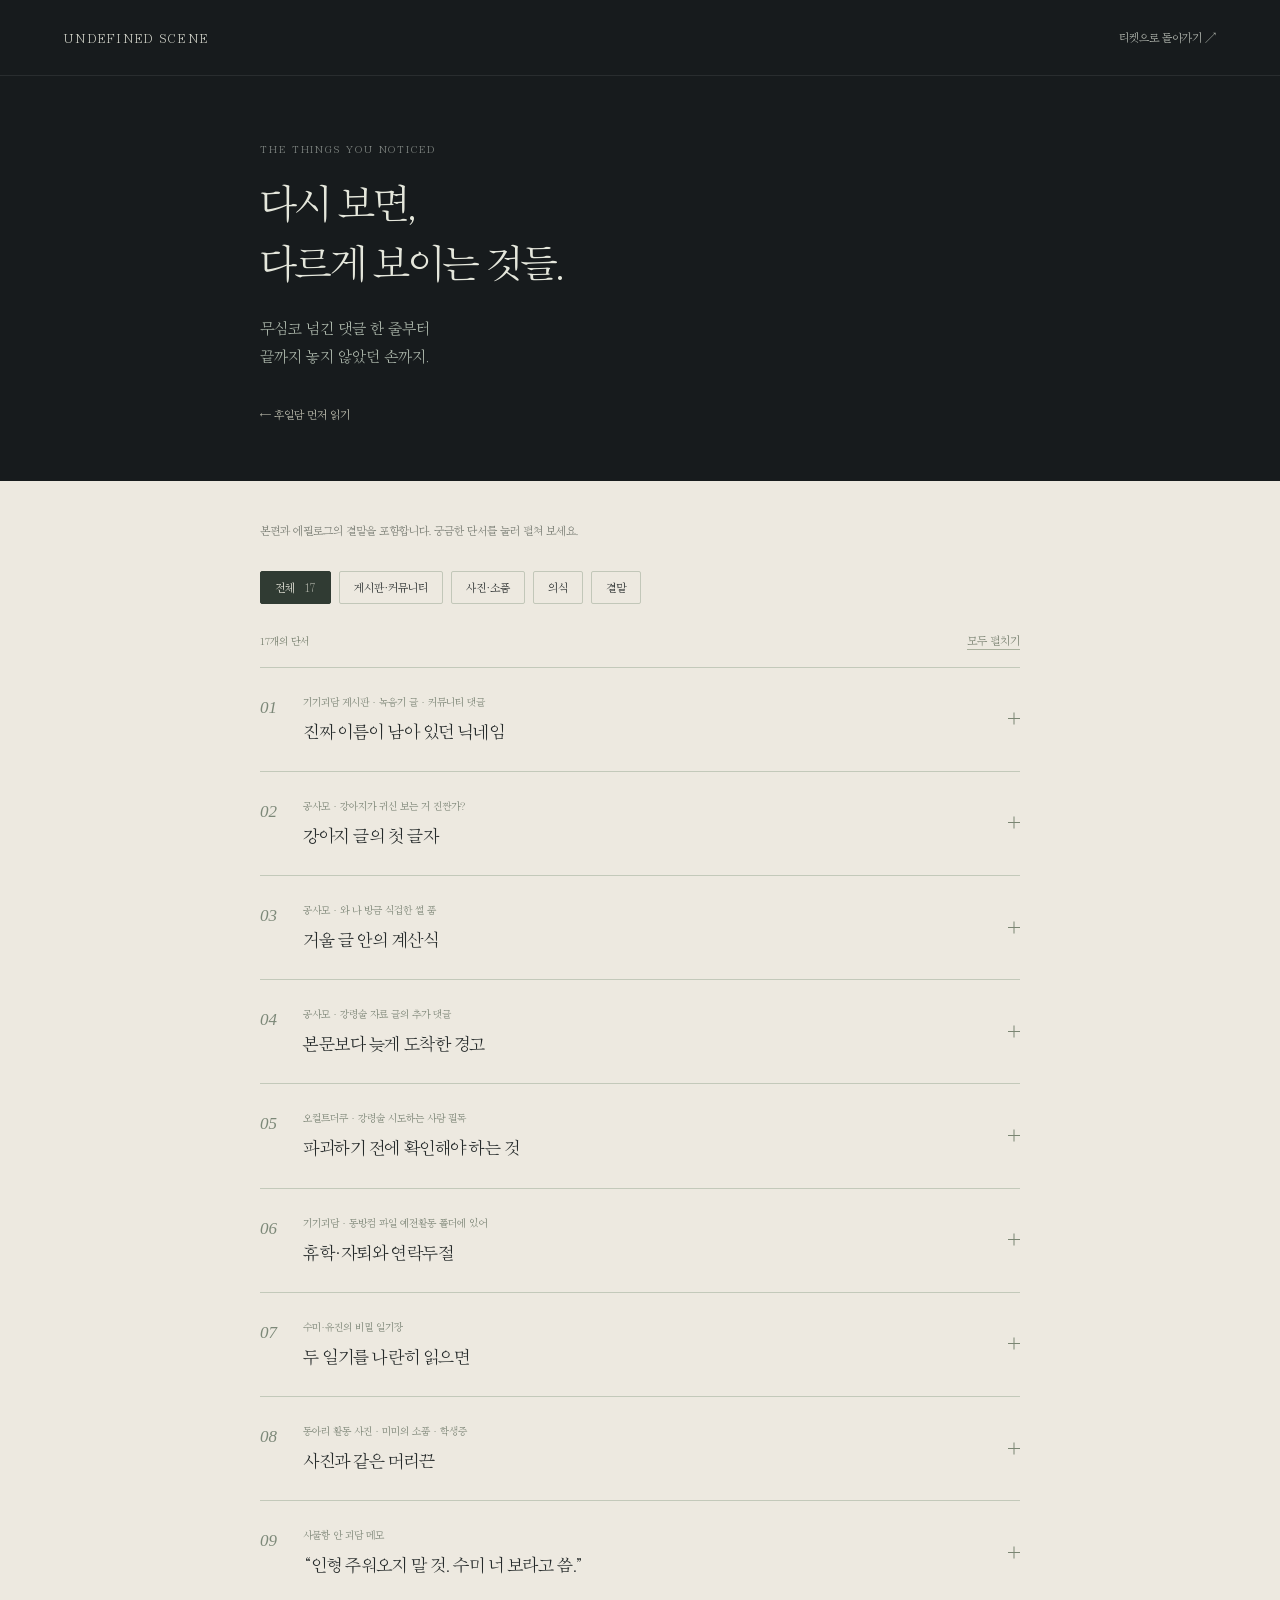
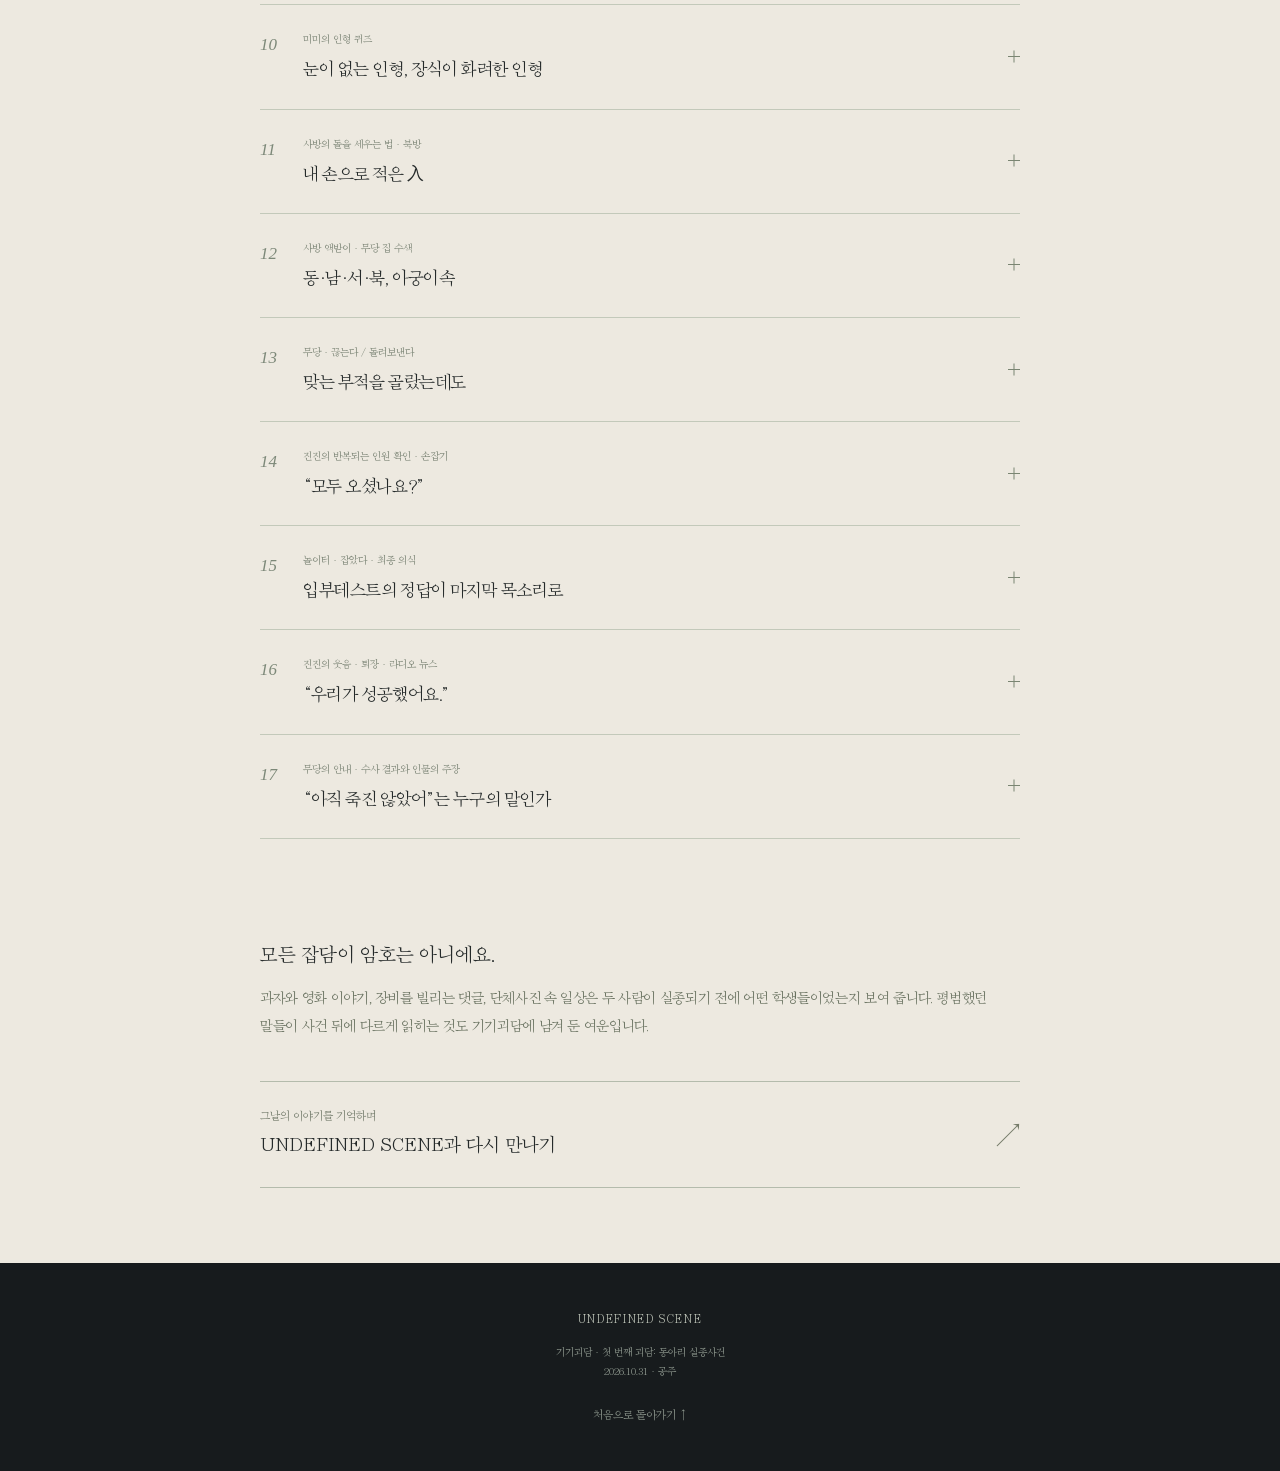
==== clues.html @ 936af092 "Center QR landing layout with prominent buttons and Pretendard typography" ====
<!doctype html><html lang="ko"><head><meta charset="utf-8"><meta name="viewport" content="width=device-width,initial-scale=1,viewport-fit=cover"><meta name="theme-color" content="#171b1d"><meta name="robots" content="noindex,nofollow"><title>숨은 단서와 이스터에그 · 기기괴담</title><meta name="description" content="게시판, 일기, 소품, 의식에 남겨 둔 단서를 다시 읽습니다."><meta property="og:title" content="기기괴담 · epilogue"><meta property="og:description" content="탐정 여러분께 남기는 마지막 이야기."><link rel="icon" href="assets/favicon.svg" type="image/svg+xml"><link rel="preload" href="assets/bookk-light.woff2" as="font" type="font/woff2" crossorigin><link rel="stylesheet" href="style.css?v=center-2"><script src="app.js" defer></script></head><body class="reading clues-page"><a class="skip" href="#main">본문으로 건너뛰기</a><header class="site-header"><a class="home-brand brand" href="./">UNDEFINED SCENE</a><a class="header-link" href="./">티켓으로 돌아가기 ↗</a></header>
<main id="main"><section class="clues-intro"><span class="eyebrow">THE THINGS YOU NOTICED</span><h1>다시 보면,<br>다르게 보이는 것들.</h1><p>무심코 넘긴 댓글 한 줄부터<br>끝까지 놓지 않았던 손까지.</p><a class="back-story" href="epilogue.html">← 후일담 먼저 읽기</a></section>
<div class="paper clues-paper"><div class="clues-column"><p class="reader-note">본편과 에필로그의 결말을 포함합니다. 궁금한 단서를 눌러 펼쳐 보세요.</p>
<nav class="clue-filters" aria-label="단서 분류"><button type="button" data-filter="all" aria-pressed="true">전체 <span>17</span></button><button type="button" data-filter="community" aria-pressed="false">게시판·커뮤니티</button><button type="button" data-filter="objects" aria-pressed="false">사진·소품</button><button type="button" data-filter="ritual" aria-pressed="false">의식</button><button type="button" data-filter="ending" aria-pressed="false">결말</button></nav>
<div class="clue-tools"><span id="clue-count" role="status">17개의 단서</span><button type="button" id="expand-all" aria-expanded="false">모두 펼치기</button></div><div id="clue-list"><details class="clue" data-category="community" id="clue-1"><summary><span class="clue-number">01</span><span><small>기기괴담 게시판 · 녹음기 글 · 커뮤니티 댓글</small><strong>진짜 이름이 남아 있던 닉네임</strong></span><span class="plus" aria-hidden="true"></span></summary><div class="clue-body"><p><b>jinjining은 박유진, itsme는 김수미</b>입니다. 녹음기 글에서 itsme가 “유진아”라고 부르면 jinjining이 자기 폰에 녹음이 있다고 답합니다. 공사모와 오컬트더쿠에서도 같은 닉네임이 이어지죠.</p><p>여러 커뮤니티의 기록은 두 학생이 정보를 구하고 의식을 준비한 하나의 동선입니다. 진진·미미라는 이름도 본명을 알고 나면 다시 들립니다.</p></div></details><details class="clue" data-category="community" id="clue-2"><summary><span class="clue-number">02</span><span><small>공사모 · 강아지가 귀신 보는 거 진짠가?</small><strong>강아지 글의 첫 글자</strong></span><span class="plus" aria-hidden="true"></span></summary><div class="clue-body"><p>줄바꿈을 따라 <b>각 줄의 첫 글자</b>를 읽으면 “강아지의 날 한 달 후”가 됩니다. 무서운 경험담처럼 보이는 글 안에 날짜를 찾는 지시가 들어 있습니다.</p><div class="acrostic" data-acrostic><p><b>강</b>아지가 귀신 본다는 거 진짜야?</p><p><b>아</b>니.. 요즘 우리 강아지가…</p><p><b>지</b>랄견 아니고 진짜…</p><p><b>의</b>젓하거든?</p><p><b>날</b> 진짜 좋아해서…</p><p><b>한</b>참을 짖는 거…</p><p><b>달</b>려가서 계속 그러니까…</p><p><b>후</b>.. 혹시 님들은 이런 적 없음?</p><button type="button" class="reveal-button" aria-pressed="false">첫 글자 표시하기</button></div><p>첨부 자료의 암호를 찾으라는 작성자의 말은, 같은 사람이 쓴 다른 글을 읽어 보라는 안내였습니다.</p></div></details><details class="clue" data-category="community" id="clue-3"><summary><span class="clue-number">03</span><span><small>공사모 · 와 나 방금 식겁한 썰 품</small><strong>거울 글 안의 계산식</strong></span><span class="plus" aria-hidden="true"></span></summary><div class="clue-body"><p>이 글도 같은 방식으로 읽습니다. 첫 글자는 <b>오 / 빼 / 기 / 이 / 더 / 하 / 기 / 사</b>. 즉, <b>5 − 2 + 4 = 7</b>입니다.</p><p>작성자 이름의 riddle과 “이전에 썼던 글”을 읽으라는 말이 풀이 방식의 힌트였습니다. 글의 공포 내용뿐 아니라 문장이 놓인 모양도 단서였던 거예요.</p></div></details><details class="clue" data-category="community" id="clue-4"><summary><span class="clue-number">04</span><span><small>공사모 · 강령술 자료 글의 추가 댓글</small><strong>본문보다 늦게 도착한 경고</strong></span><span class="plus" aria-hidden="true"></span></summary><div class="clue-body"><p>작성자는 가이드 음성을 메일로 보냈다고 한 뒤, 댓글에 빠진 절차를 덧붙입니다. <b>“끝내도 되겠습니까?”라고 물어야 한다</b>는 내용입니다.</p><p>본문이나 음성만 따라가고 추가 댓글을 놓치면 시작하는 법은 알면서 끝내는 법은 놓치게 됩니다. 학생들이 “그만하자”고 생각한 것과 실제로 의식이 끝난 것은 다를 수 있었습니다.</p></div></details><details class="clue" data-category="community" id="clue-5"><summary><span class="clue-number">05</span><span><small>오컬트더쿠 · 강령술 시도하는 사람 필독</small><strong>파괴하기 전에 확인해야 하는 것</strong></span><span class="plus" aria-hidden="true"></span></summary><div class="clue-body"><p>공지에는 “잡았다. 이제 네 자리는 없어.”라는 혼 파괴의 주술이 있지만, 더 중요한 문장이 뒤따릅니다. <b>그 안의 혼이 누구인지 먼저 확인하라.</b> 귀신이 이미 사람의 몸을 빼앗았을 수도 있다는 경고입니다.</p><p>인형에 든 것은 무조건 악귀이고 사람의 얼굴을 한 것은 무조건 사람이라고 믿으면 잘못된 대상을 공격할 수 있습니다. 마지막 환혼 의식과 이 공지의 파괴 주술은 같은 절차가 아닙니다.</p></div></details><details class="clue" data-category="community" id="clue-6"><summary><span class="clue-number">06</span><span><small>기기괴담 · 동방컴 파일 예전활동 폴더에 있어</small><strong>휴학·자퇴와 연락두절</strong></span><span class="plus" aria-hidden="true"></span></summary><div class="clue-body"><p>학교 명단에는 “휴학·자퇴”, 동아리 노트에는 “연락두절”이라고 적혀 있습니다. <b>같은 사람의 부재가 서로 다르게 기록</b>된 것입니다.</p><p>두 학생이 첫 사례가 아닐 수 있다는 복선입니다. 무당의 2년 전 과거와 선배의 실종이 이 기록에 연결됩니다. 특정 선배가 지금 어느 인형인지는 확정하지 않았습니다.</p></div></details><details class="clue" data-category="objects" id="clue-7"><summary><span class="clue-number">07</span><span><small>수미·유진의 비밀 일기장</small><strong>두 일기를 나란히 읽으면</strong></span><span class="plus" aria-hidden="true"></span></summary><div class="clue-body"><p>수미는 “전화한 적이 없다”고 쓰고 유진은 실제로 전화를 받았다고 씁니다. 수미는 집에 있었다고 하지만 유진은 동아리방에서 수미를 봤고 사진까지 갖고 있습니다.</p><p>어느 한쪽의 거짓말로는 설명되지 않습니다. <b>같은 몸에 다른 의지가 끼어들고 있다는 흔적</b>이 두 시점으로 남아 있습니다. 일기장은 필수 통과 문제 바깥에서 사건을 더 일찍 짐작하게 하는 보너스 기록입니다.</p></div></details><details class="clue" data-category="objects" id="clue-8"><summary><span class="clue-number">08</span><span><small>동아리 활동 사진 · 미미의 소품 · 학생증</small><strong>사진과 같은 머리끈</strong></span><span class="plus" aria-hidden="true"></span></summary><div class="clue-body"><p>미미는 사진 속 김수미와 같은 머리끈을 착용합니다. 학생증의 얼굴과 이름도 현장에서 만난 사람을 다시 보게 합니다.</p><p><b>머리끈은 몸의 주인을 알려 주지만 그 안의 혼까지 보증하지는 않습니다.</b> 본명을 불렀을 때의 순간적인 반응도 같은 방향의 단서입니다. 사진과 소품을 직접 이어 보도록 남겨 둔 복선입니다.</p></div></details><details class="clue" data-category="objects" id="clue-9"><summary><span class="clue-number">09</span><span><small>사물함 안 괴담 메모</small><strong>“인형 주워오지 말 것. 수미 너 보라고 씀.”</strong></span><span class="plus" aria-hidden="true"></span></summary><div class="clue-body"><p>웃으며 쓴 경고처럼 보이지만 실제로 수미는 길에서 인형을 주워 옵니다. 같은 메모에는 <b>이름 없는 인형에 이름을 붙이면 이름을 준 사람을 기억한다</b>는 이야기도 있습니다.</p><p>1막의 짧은 괴담이 2막 미미의 이름 짓기와 “이제 너희를 기억할 거야”라는 말로 돌아옵니다. 이름 짓기는 교환 조건이면서 여러분과 인형 사이에 개인적인 연결을 만드는 장면입니다.</p></div></details><details class="clue" data-category="objects" id="clue-10"><summary><span class="clue-number">10</span><span><small>미미의 인형 퀴즈</small><strong>눈이 없는 인형, 장식이 화려한 인형</strong></span><span class="plus" aria-hidden="true"></span></summary><div class="clue-body"><p>미미의 갑작스러운 비명과 자랑은 무작위로 하는 말이 아닙니다. 눈이 떨어진 인형의 고통, 화려한 장식을 좋아하는 인형의 욕망을 대신 말합니다.</p><p><b>이름을 붙인 네 인형, 퀴즈에서 고른 두 인형, 받아 온 빈 받이 두 개</b>는 서로 다른 역할입니다. 미미가 인형의 말을 듣는다는 설정이 퍼즐의 방식이 된 장면입니다.</p></div></details><details class="clue" data-category="ritual" id="clue-11"><summary><span class="clue-number">11</span><span><small>사방의 돌을 세우는 법 · 북방</small><strong>내 손으로 적은 入</strong></span><span class="plus" aria-hidden="true"></span></summary><div class="clue-body"><p>북방 돌의 안내는 빈 면에 <b>入(들 입)</b>을 적고 그 면을 의식의 중앙으로 향하게 하라고 합니다. 마지막 글자는 반드시 <b>의식에 참여하는 산 자가 제 손으로</b> 써야 한다고 강조합니다.</p><p>막는 돌이라고 믿고 준비했지만 문서의 말은 “귀환의 문”을 완성하라고 합니다. 참가자가 직접 결계의 마지막 조건을 완성하게 만든 단서입니다. 진진이 돌을 그대로 두게 한 것도 의식이 끝날 때까지 경계를 유지하려는 행동입니다.</p></div></details><details class="clue" data-category="ritual" id="clue-12"><summary><span class="clue-number">12</span><span><small>사방 액받이 · 무당 집 수색</small><strong>동·남·서·북, 아궁이속</strong></span><span class="plus" aria-hidden="true"></span></summary><div class="clue-body"><p>청룡(동·푸른 실), 주작(남·붉은 실), 백호(서·흰 실), 현무(북·검은 실)을 고릅니다. 동쪽에서 해가 움직이는 방향으로 읽으면 <b>아 → 궁 → 이 → 속</b>이 되어 의식도구를 찾을 장소가 나옵니다.</p><p>사방의 돌 네 개는 의식장의 경계를, 사방 인형 네 개는 중앙 의식의 네 방향을 맡습니다. 미미에게 받은 빈 받이 두 개와도 별개입니다. 각 팀은 서로 다른 부분을 완성하고 있었습니다.</p></div></details><details class="clue" data-category="ritual" id="clue-13"><summary><span class="clue-number">13</span><span><small>무당 · 끊는다 / 돌려보낸다</small><strong>맞는 부적을 골랐는데도</strong></span><span class="plus" aria-hidden="true"></span></summary><div class="clue-body"><p>‘붙은 것을 떼어내고 보내기’라는 질문에 맞는 답은 <b>끊는다 + 돌려보낸다</b>입니다. 그렇다고 그 부적을 건넨 사람이 여러분 편이라는 뜻은 아닙니다.</p><p>무당은 실제 지식과 그럴듯한 도움으로 신뢰를 얻습니다. 관건은 <b>누구의 연결을 끊고 무엇을 어디로 보내는 의식인지</b>였습니다. 작은 절차의 정답이 전체 목적의 안전함을 보장하지는 않았습니다.</p></div></details><details class="clue" data-category="ritual" id="clue-14"><summary><span class="clue-number">14</span><span><small>진진의 반복되는 인원 확인 · 손잡기</small><strong>“모두 오셨나요?”</strong></span><span class="plus" aria-hidden="true"></span></summary><div class="clue-body"><p>처음에는 뒤처진 사람을 챙기는 친절로 보입니다. 결말 뒤에는 의식에 필요한 몸이 모두 모였는지 확인하는 행동으로 읽힙니다.</p><p>서로 손을 잡게 하고 “놓으라고 하기 전까지” 이어 두는 것도 사람들을 환혼 의식에 연결하는 행위입니다. <b>진진에게 중요한 것은 한 사람도 빠지지 않는 것</b>이었습니다.</p></div></details><details class="clue" data-category="ending" id="clue-15"><summary><span class="clue-number">15</span><span><small>놀이터 · 잡았다 · 최종 의식</small><strong>입부테스트의 정답이 마지막 목소리로</strong></span><span class="plus" aria-hidden="true"></span></summary><div class="clue-body"><p>놀이터에서 귀신이 나타난 세 장소의 글자를 순서대로 이으면 <b>잡았다</b>가 됩니다. 복원된 제작 기록에서는 두 학생이 만든 장난스러운 공포 연출이었죠.</p><p>마지막에는 같은 세 글자가 여러분을 향합니다. 귀신을 찾는 게임으로 출발한 탐정들이 누군가에게 붙잡힌 대상이 되는 반전입니다.</p></div></details><details class="clue" data-category="ending" id="clue-16"><summary><span class="clue-number">16</span><span><small>진진의 웃음 · 퇴장 · 라디오 뉴스</small><strong>“우리가 성공했어요.”</strong></span><span class="plus" aria-hidden="true"></span></summary><div class="clue-body"><p>진진은 학생들을 구했다고 말하지 않고 <b>“우리가 성공했어요”</b>라고 기뻐합니다. 그 ‘우리’는 같은 의식을 하던 탐정들과 같은 편이 아니었습니다.</p><p>이어지는 집단 실종 보도가 그 말의 뜻을 뒤집습니다. 괴담을 해결하려고 모인 사람들의 사건이 또 하나 생겼고, 에필로그는 무당과 악귀 쪽에서 그 성공을 보여 줍니다.</p></div></details><details class="clue" data-category="ending" id="clue-17"><summary><span class="clue-number">17</span><span><small>무당의 안내 · 수사 결과와 인물의 주장</small><strong>“아직 죽진 않았어”는 누구의 말인가</strong></span><span class="plus" aria-hidden="true"></span></summary><div class="clue-body"><p>인물이 확신하는 말과 이야기 속에서 확인된 사실은 다릅니다. <b>무당의 구출 가능성에 대한 말은 참가자를 움직이기 위한 발언</b>으로 읽어야 합니다.</p><p>수사 화면에서 두 학생의 흔적을 찾았다는 것, 현장 협조자를 소개받았다는 것만으로 그 협조자의 정체가 검증되지는 않습니다. 반대로 한도윤까지 공모자였다는 설정은 없습니다.</p></div></details></div>
<aside class="afterword"><h2>모든 잡담이 암호는 아니에요.</h2><p>과자와 영화 이야기, 장비를 빌리는 댓글, 단체사진 속 일상은 두 사람이 실종되기 전에 어떤 학생들이었는지 보여 줍니다. 평범했던 말들이 사건 뒤에 다르게 읽히는 것도 기기괴담에 남겨 둔 여운입니다.</p></aside>
<a class="next-page" href="./"><span><small>그날의 이야기를 기억하며</small><strong>UNDEFINED SCENE과 다시 만나기</strong></span><span aria-hidden="true">↗</span></a>
</div></div></main><footer class="footer"><span>UNDEFINED SCENE</span><p>기기괴담 · 첫 번째 괴담: 동아리 실종사건<br>2026.10.31 · 공주</p><a href="./">처음으로 돌아가기 ↑</a></footer></body></html>
---- style.css ----
@font-face{font-family:Bookk;src:url("assets/bookk-light.woff2") format("woff2");font-weight:400;font-display:swap}
@font-face{font-family:Bookk;src:url("assets/bookk-bold.woff2") format("woff2");font-weight:700;font-display:swap}
:root{--ink:#252a2a;--night:#171b1d;--paper:#ede9e0;--muted:#858b87;--gold:#c4b4a0;--line:rgba(196,180,160,.24)}
*{box-sizing:border-box}html{scroll-behavior:smooth;scroll-padding-top:90px}body{margin:0;font-family:Bookk,serif;color:var(--ink);background:var(--night);word-break:keep-all;-webkit-font-smoothing:antialiased}a{color:inherit;text-decoration:none}button{font:inherit;color:inherit;cursor:pointer}img{display:block;max-width:100%}button,a,summary{-webkit-tap-highlight-color:transparent}a:focus-visible,button:focus-visible,summary:focus-visible{outline:2px solid #aa8053;outline-offset:5px}[hidden]{display:none!important}::selection{background:#b4bdb3;color:#171b1d}.skip{position:fixed;top:-100px;left:16px;z-index:99;padding:12px 18px;background:var(--paper);color:var(--ink)}.skip:focus{top:12px}.brand{font-size:12px;letter-spacing:.19em}.eyebrow{display:block;font-size:10px;letter-spacing:.19em;color:var(--muted)}.english-title{font-family:Georgia,"Times New Roman",serif;font-weight:400!important;letter-spacing:-.045em}.landing{color:#e7e3d9}.landing-grid{max-width:1600px;min-height:100svh;margin:auto;display:grid;grid-template-columns:1fr 1fr}.cover{position:relative;overflow:hidden;min-height:820px}.cover-image{position:absolute;width:100%;height:100%;object-fit:cover;object-position:64% center;max-width:none}.cover-shade{position:absolute;inset:0;background:linear-gradient(180deg,rgba(10,15,18,.62),rgba(10,15,18,.06) 54%,rgba(10,15,18,.8))}.cover-type{position:absolute;top:9%;left:12%;right:12%;display:flex;flex-direction:column;align-items:center}.cover-type .brand{margin-bottom:37px;color:#e0d9cb}.title-art{position:relative;overflow:hidden;aspect-ratio:1385/400;width:100%;max-width:400px}.title-art img{position:absolute;width:110.9%;max-width:none;left:-5.4%;top:-52%}.subtitle-art{position:relative;overflow:hidden;aspect-ratio:2420/340;width:88%;max-width:350px;margin-top:13px}.subtitle-art img{position:absolute;width:111.07%;max-width:none;left:-5.99%;top:-161.8%}.cover-date{font-size:11px;letter-spacing:.23em;margin-top:23px;color:#c7bdb1}.cover-epilogue{position:absolute;bottom:6%;left:11%;font:italic clamp(64px,7.5vw,115px)/1 Georgia,serif;color:#e9e4d8;letter-spacing:-.07em;opacity:.86}.landing-copy{padding:84px clamp(36px,5.2vw,84px) 36px;display:flex;flex-direction:column;justify-content:center}.landing-heading h1{font-size:clamp(29px,2.8vw,42px);font-weight:400;letter-spacing:-.05em;margin:23px 0 29px}.landing-heading p{font-size:15px;line-height:1.95;color:#c1c4bd;margin:0 0 17px}.link-list{border-top:1px solid var(--line);margin-top:30px}.link-row{display:flex;width:100%;align-items:center;gap:19px;padding:23px 0;border:0;border-bottom:1px solid var(--line);background:transparent;text-align:left;transition:color .2s,padding .2s}.link-no{font-size:10px;color:#93958c;align-self:flex-start;margin-top:5px}.link-row strong{display:block;font-size:17px;font-weight:400;letter-spacing:.02em}.link-row small{display:block;font-size:11px;color:#a1a69f;line-height:1.7;margin-top:7px}.row-arrow{font-family:serif;margin-left:auto;color:var(--gold);font-size:22px}.link-row:hover{color:white;padding-left:6px}.epilogue-link .english-title{font-size:30px;line-height:1}.spoiler-note{font-size:11px;color:#969d97;line-height:1.8;margin:23px 0 0}.link-status{font-size:12px;line-height:1.7;color:var(--gold);margin:10px 0 0;min-height:20px}.small-note{font-size:12px;line-height:1.8}.landing-signature{margin-top:26px;font-size:11px;color:#8a938e;line-height:2}.landing-signature span{display:block;letter-spacing:.14em;font-size:10px}.site-header{height:76px;padding:0 5vw;display:flex;align-items:center;justify-content:space-between;color:#d5d7cd;border-bottom:1px solid rgba(255,255,255,.08)}.header-link{font-size:11px;color:#b7bcb4}.article-hero{position:relative;overflow:hidden;min-height:590px;display:flex;align-items:center}.hero-photo{position:absolute;inset:0;background:linear-gradient(90deg,rgba(17,23,25,.98),rgba(17,23,25,.82) 45%,rgba(17,23,25,.18)),url("assets/corridor.webp") 70% 50%/cover}.article-hero-copy{position:relative;max-width:800px;width:100%;margin:auto;padding:62px 40px;color:#ece8df}.hero-english{font-size:56px;display:block;color:var(--gold);margin-bottom:37px}.edition{font-size:11px;letter-spacing:.04em;color:#afb8b1}.article-hero h1{font-size:clamp(32px,4.5vw,52px);font-weight:400;letter-spacing:-.05em;margin:18px 0 24px}.article-hero p{font-size:16px;line-height:1.85;color:#b9c0b8}.hero-meta{margin-top:33px;font-size:11px;color:#8f9a93}.hero-meta span{margin:0 12px}.paper{background:var(--paper)}.reading-nav{display:flex;gap:35px;justify-content:center;border-bottom:1px solid #d6d4c9;padding:24px;font-size:12px}.reading-nav a:hover{color:#8a5f39}.story-column{max-width:760px;padding:40px 40px 90px;margin:auto}.reader-note{font-size:11px;line-height:1.8;color:#767a71;margin:0 0 44px}.story-chapter{margin-bottom:72px}.chapter-no{display:block;font:italic 19px Georgia,serif;color:#8c887a;margin-bottom:17px}.story-chapter h2{font-weight:400;font-size:26px;letter-spacing:-.04em;margin:0 0 30px}.story-chapter p,.truth-section>p,.clue-body p,.afterword p{font-size:16px;line-height:2.05;margin:0 0 21px;letter-spacing:-.025em}.story-chapter .dialogue{margin:30px 0;font-size:19px;color:#525c51}.truth-section{border-top:1px solid #bbbeb1;padding-top:60px;margin-top:100px}.truth-section h2{font-weight:400;font-size:32px;line-height:1.5;letter-spacing:-.04em;margin:20px 0 32px}.identity-list{margin:36px 0 48px}.identity-list>div{display:grid;grid-template-columns:78px 1fr;gap:22px;padding:22px 0;border-bottom:1px solid #d5d5c8}.identity-list h3{margin:4px 0;font-size:16px;font-weight:700}.identity-list p{margin:0;font-size:14px;line-height:1.95;color:#555c52}.question-heading{font-size:18px;font-weight:700;margin:35px 0 17px}.next-page{display:flex;justify-content:space-between;align-items:center;gap:20px;padding:28px 0;border-top:1px solid #b4bbac;border-bottom:1px solid #b4bbac;margin-top:70px}.next-page small{display:block;color:#737b6b;font-size:11px;margin-bottom:11px}.next-page strong{font-weight:400;font-size:18px;line-height:1.5}.next-page>span:last-child{font-size:24px;color:#747a68}.thank-you{text-align:center;margin-top:85px}.thank-you h2{font-size:23px;line-height:1.7;font-weight:400}.thank-you p{font-size:14px;line-height:1.95;color:#697264;margin:22px 0 30px}.thank-you a{font-size:11px;border-bottom:1px solid #abb39f;padding-bottom:7px}.footer{padding:46px 24px 50px;text-align:center;color:#909a90}.footer>span{font-size:11px;letter-spacing:.15em;color:#c1c7bb}.footer p{font-size:10px;line-height:1.9;margin:18px 0 24px}.footer a{font-size:11px}.clues-intro{max-width:840px;margin:auto;padding:68px 40px 60px;color:#e5e7dc}.clues-intro h1{font-size:39px;font-weight:400;line-height:1.55;letter-spacing:-.05em;margin:20px 0}.clues-intro p{font-size:15px;line-height:1.9;color:#aeb9ad}.back-story{display:inline-block;font-size:11px;color:#c7c7b7;margin-top:22px}.clues-column{max-width:840px;padding:40px 40px 75px;margin:auto}.clues-column>.reader-note{margin-bottom:30px}.clue-filters{display:flex;gap:8px;flex-wrap:wrap}.clue-filters button{border:1px solid #c2c7b9;background:transparent;border-radius:2px;font-size:11px;padding:10px 14px}.clue-filters button[aria-pressed=true]{background:#303b33;color:#f0efe4;border-color:#303b33}.clue-filters span{margin-left:6px;opacity:.65}.clue-tools{display:flex;justify-content:space-between;align-items:center;color:#757e6d;font-size:10px;padding:28px 0 17px}.clue-tools button{border:0;border-bottom:1px solid #a9b09d;padding:3px 0;background:transparent;font-size:11px}.clue{border-top:1px solid #c3c9ba;scroll-margin-top:30px}.clue:last-child{border-bottom:1px solid #c3c9ba}.clue summary{list-style:none;display:flex;align-items:center;gap:20px;padding:26px 0;cursor:pointer}.clue summary::-webkit-details-marker{display:none}.clue-number{font:italic 17px Georgia,serif;color:#7c8878;align-self:flex-start;margin-top:4px;min-width:23px}.clue summary small{display:block;font-size:10px;line-height:1.6;color:#7b8475;margin-bottom:8px}.clue summary strong{font-size:17px;font-weight:400;line-height:1.6;letter-spacing:-.025em}.plus{margin-left:auto;min-width:12px;height:12px;position:relative}.plus:before,.plus:after{content:"";position:absolute;top:5px;width:12px;height:1px;background:#7a8572}.plus:after{transform:rotate(90deg)}.clue[open] .plus:after{display:none}.clue-body{padding:0 32px 24px 43px}.clue-body p{font-size:14px;line-height:2}.clue-body b{font-weight:700;color:#344333}.acrostic{padding:22px 24px;margin:26px 0;background:#e1e2d7;border-left:2px solid #9ca991}.acrostic p{font-size:12px;margin:0 0 8px;line-height:1.8}.acrostic b{font-weight:400;transition:background .2s}.acrostic.revealed b{background:#bccaa9;color:#253326;font-weight:700;padding:2px}.reveal-button{background:transparent;border:0;border-bottom:1px solid #97a18d;font-size:11px;padding:7px 0;margin-top:8px}.afterword{margin-top:55px;padding-top:35px}.afterword h2{font-size:19px;font-weight:400;margin-bottom:20px}.afterword p{font-size:14px;color:#697260}.clues-column>.next-page{margin-top:40px}
@media(min-width:1600px){.cover{min-height:950px}.landing-copy{padding-top:80px;padding-bottom:70px}}
@media(max-width:760px){.landing-grid{display:block}.cover{min-height:0;height:48svh;max-height:440px;min-height:350px}.cover-image{object-position:55% 60%}.cover-shade{background:linear-gradient(180deg,rgba(10,15,18,.5),rgba(10,15,18,.04) 47%,#171b1d)}.cover-type{top:9%;left:17%;right:17%}.cover-type .brand{font-size:9px;margin-bottom:21px}.subtitle-art{margin-top:10px}.cover-date{font-size:10px;margin-top:16px}.cover-epilogue{font-size:65px;bottom:7%;left:9%}.landing-copy{padding:25px 9% 38px}.landing-heading .eyebrow{font-size:9px}.landing-heading h1{font-size:29px;margin:18px 0 22px}.landing-heading p{font-size:14px;line-height:1.9;margin-bottom:14px}.link-list{margin-top:20px}.link-row{padding:21px 0;gap:16px}.link-row strong{font-size:16px}.link-row small{font-size:10px}.epilogue-link .english-title{font-size:28px}.landing-signature{margin-top:20px}.site-header{height:66px;padding:0 6%}.site-header .brand{font-size:9px;letter-spacing:.12em}.header-link{font-size:10px}.article-hero{min-height:500px}.article-hero-copy{padding:45px 8%}.hero-photo{background-image:linear-gradient(90deg,rgba(17,23,25,.93),rgba(17,23,25,.62)),url("assets/corridor.webp");background-position:62% center}.hero-english{font-size:48px;margin-bottom:37px}.article-hero h1{font-size:34px}.article-hero p{font-size:14px}.reading-nav{font-size:11px;padding:21px 20px;gap:30px}.story-column{padding:30px 8% 64px}.reader-note{font-size:10px;margin-bottom:40px}.story-chapter{margin-bottom:58px}.story-chapter h2{font-size:23px;margin-bottom:25px}.story-chapter p,.truth-section>p{font-size:15px;line-height:2.05}.story-chapter .dialogue{font-size:17px}.truth-section{margin-top:70px;padding-top:45px}.truth-section h2{font-size:28px}.identity-list>div{grid-template-columns:55px 1fr;gap:16px}.identity-list h3{font-size:14px}.identity-list p{font-size:13px}.question-heading{font-size:17px}.next-page{margin-top:50px;padding:25px 0}.next-page strong{font-size:16px}.next-page small{font-size:10px}.thank-you{margin-top:65px}.thank-you h2{font-size:21px}.thank-you p{font-size:13px}.thank-you a{font-size:10px}.clues-intro{padding:48px 8% 45px}.clues-intro h1{font-size:31px}.clues-intro p{font-size:14px}.clues-column{padding:30px 7% 55px}.clue-filters{gap:6px}.clue-filters button{font-size:10px;padding:9px 10px}.clue summary{gap:13px;padding:22px 0}.clue summary strong{font-size:15px}.clue summary small{font-size:9px}.clue-body{padding:0 0 20px 0}.clue-body p{font-size:14px}.clue-number{font-size:15px;min-width:21px}.acrostic{padding:17px 14px}.acrostic p{font-size:11px}.afterword h2{font-size:18px}}
@media(prefers-reduced-motion:reduce){html{scroll-behavior:auto}*{transition:none!important}}

/* Centered QR landing */
@font-face{font-family:Pretendard;src:url("assets/pretendard-regular.woff2") format("woff2");font-weight:400;font-display:swap}
@font-face{font-family:Pretendard;src:url("assets/pretendard-semibold.woff2") format("woff2");font-weight:600;font-display:swap}
.landing{font-family:Pretendard,-apple-system,BlinkMacSystemFont,"Apple SD Gothic Neo",sans-serif}
.landing-grid{display:flex;flex-direction:column;align-items:center;justify-content:center;min-height:100svh;max-width:none;padding:42px 0 30px;position:relative;isolation:isolate}
.landing .cover{position:static;min-height:0;height:auto;max-height:none;width:min(410px,100%);padding:0 30px 25px;overflow:visible}
.landing .cover-image{position:fixed;inset:0;width:100%;height:100%;object-fit:cover;object-position:68% center;z-index:-2}
.landing .cover-shade{position:fixed;inset:0;z-index:-1;background:linear-gradient(180deg,rgba(12,18,22,.64),rgba(12,18,22,.8) 55%,rgba(12,18,22,.95))}
.landing .cover-type{position:relative;top:auto;left:auto;right:auto;align-items:center;text-align:center}
.landing .cover-type .brand{font-size:10px;font-weight:600;letter-spacing:.22em;margin-bottom:26px;color:#dddcd5}
.landing .title-art{width:100%}.landing .subtitle-art{width:88%;margin-top:10px}
.landing .cover-date{font-size:10px;letter-spacing:.22em;margin-top:18px;color:#b7bdbd}
.landing .cover-epilogue{position:static;display:block;text-align:center;font:italic 37px/1.1 Georgia,serif;letter-spacing:-.055em;opacity:1;color:#e5e0d6;margin-top:24px}
.landing .landing-copy{display:flex;align-items:stretch;width:min(470px,100%);padding:0 24px;text-align:center}
.landing .link-list{display:grid;gap:12px;border:0;margin:0}
.landing .link-row{position:relative;display:flex;justify-content:center;align-items:center;min-height:84px;padding:19px 45px;border:1px solid #515b5e;border-radius:12px;background:rgba(37,46,51,.94);text-align:center;color:#f1f1ed;gap:0;box-shadow:0 5px 20px rgba(0,0,0,.1);transition:background .18s,border-color .18s,transform .18s}
.landing .link-row strong{font-size:17px;font-weight:600;letter-spacing:.01em;line-height:1.35}
.landing .link-row small{font-size:11px;line-height:1.5;color:#bdc5c7;margin-top:6px;letter-spacing:0}
.landing .row-arrow{position:absolute;right:22px;margin:0;font-family:Pretendard,sans-serif;font-size:21px;color:#b6c0c3}
.landing .link-row:hover{padding-left:45px;background:#354247;border-color:#7e929b;transform:translateY(-2px)}
.landing .epilogue-link{background:#e8e3d8;color:#242c2f;border-color:#e8e3d8}
.landing .epilogue-link .english-title{font-size:30px;line-height:1.1}
.landing .epilogue-link small,.landing .epilogue-link .row-arrow{color:#596264}
.landing .epilogue-link:hover{background:#f6f1e7;border-color:#f6f1e7}
.landing .spoiler-note{font-size:11px;line-height:1.7;color:#b0b8ba;text-align:center;margin:20px 0 0}
.landing .landing-signature{font-size:10px;line-height:1.6;color:#89979c;margin-top:23px;text-align:center}
@media(max-width:760px){.landing-grid{padding:32px 0 25px}.landing .cover{width:320px;max-width:100%;padding:0 23px 23px}.landing .cover-type .brand{font-size:9px;margin-bottom:23px}.landing .cover-epilogue{font-size:34px;margin-top:20px}.landing .landing-copy{width:min(420px,100%);padding:0 24px}.landing .link-row{min-height:80px;padding:17px 35px}.landing .link-row:hover{padding-left:35px}.landing .link-row strong{font-size:16px}.landing .link-row small{font-size:10px}.landing .row-arrow{right:17px;font-size:19px}.landing .spoiler-note{font-size:10px;margin-top:18px}.landing .landing-signature{margin-top:20px}.landing .cover-image{object-position:66% center}}
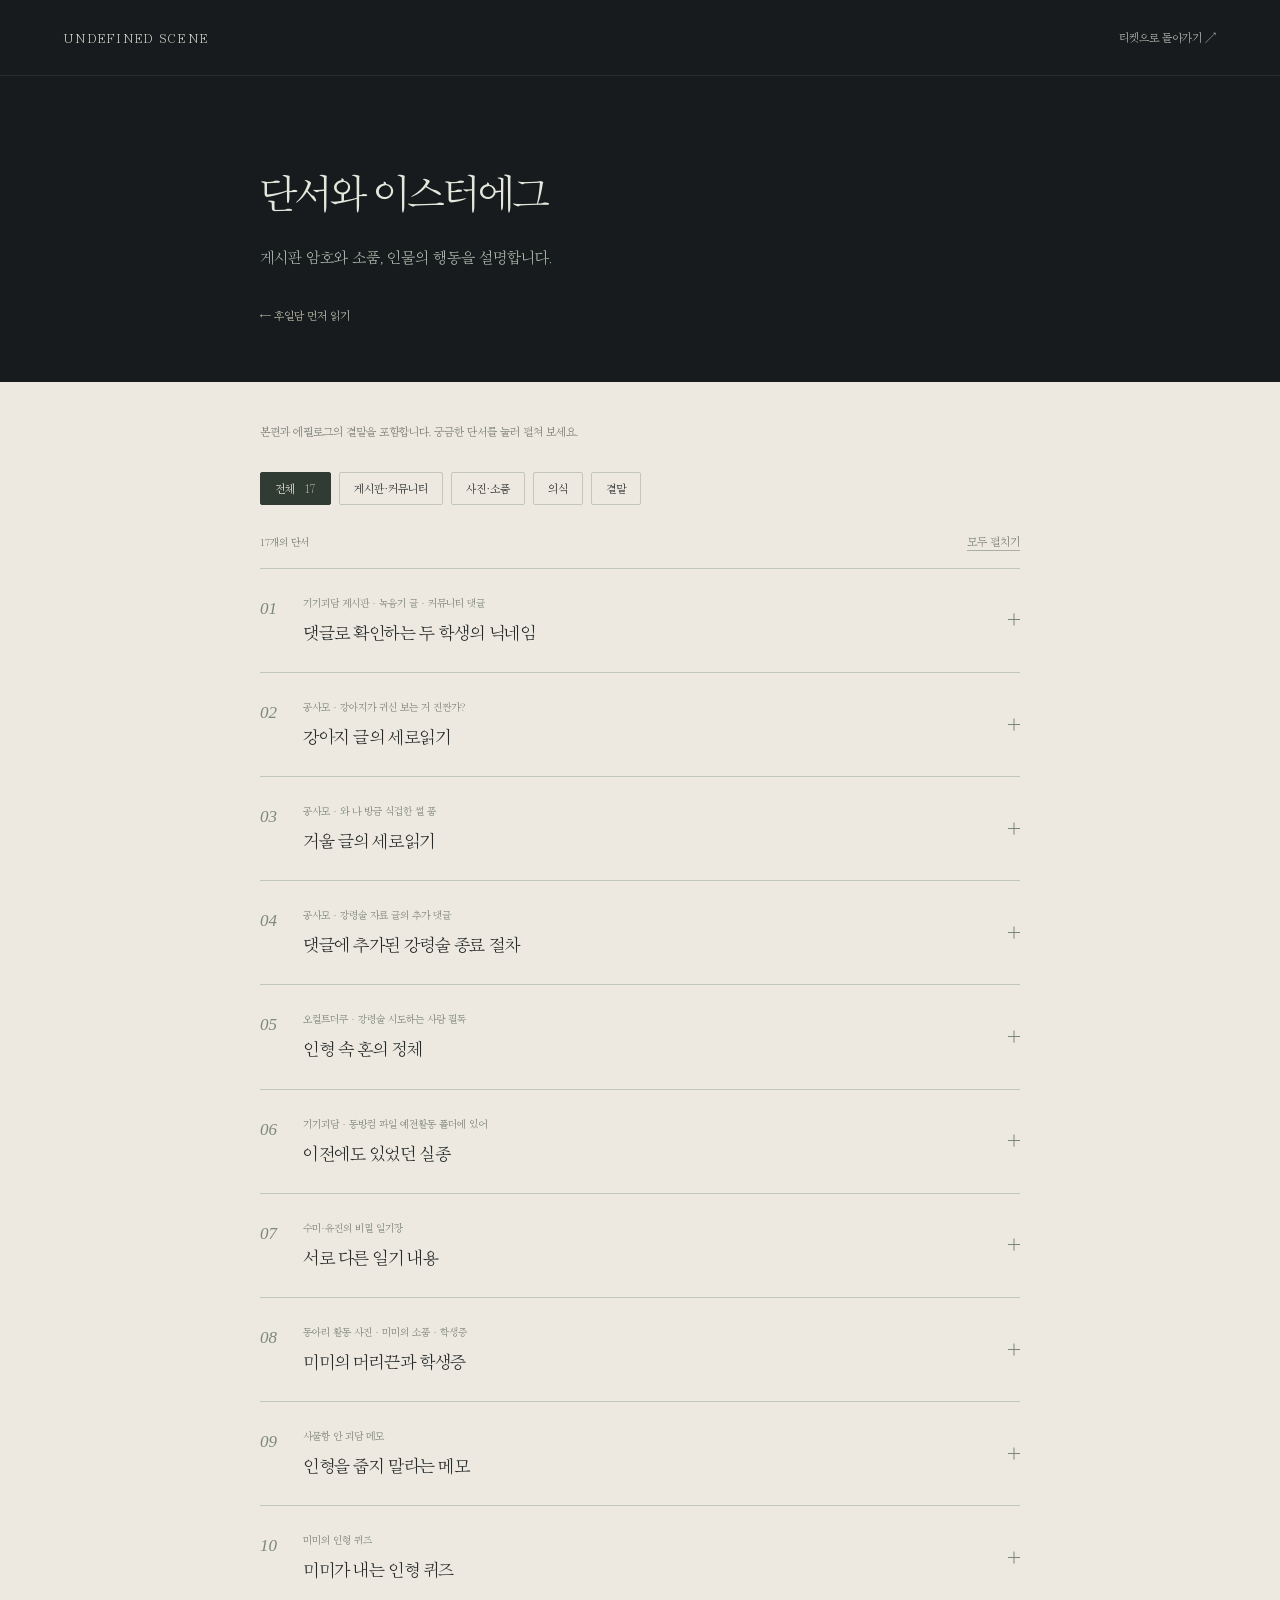
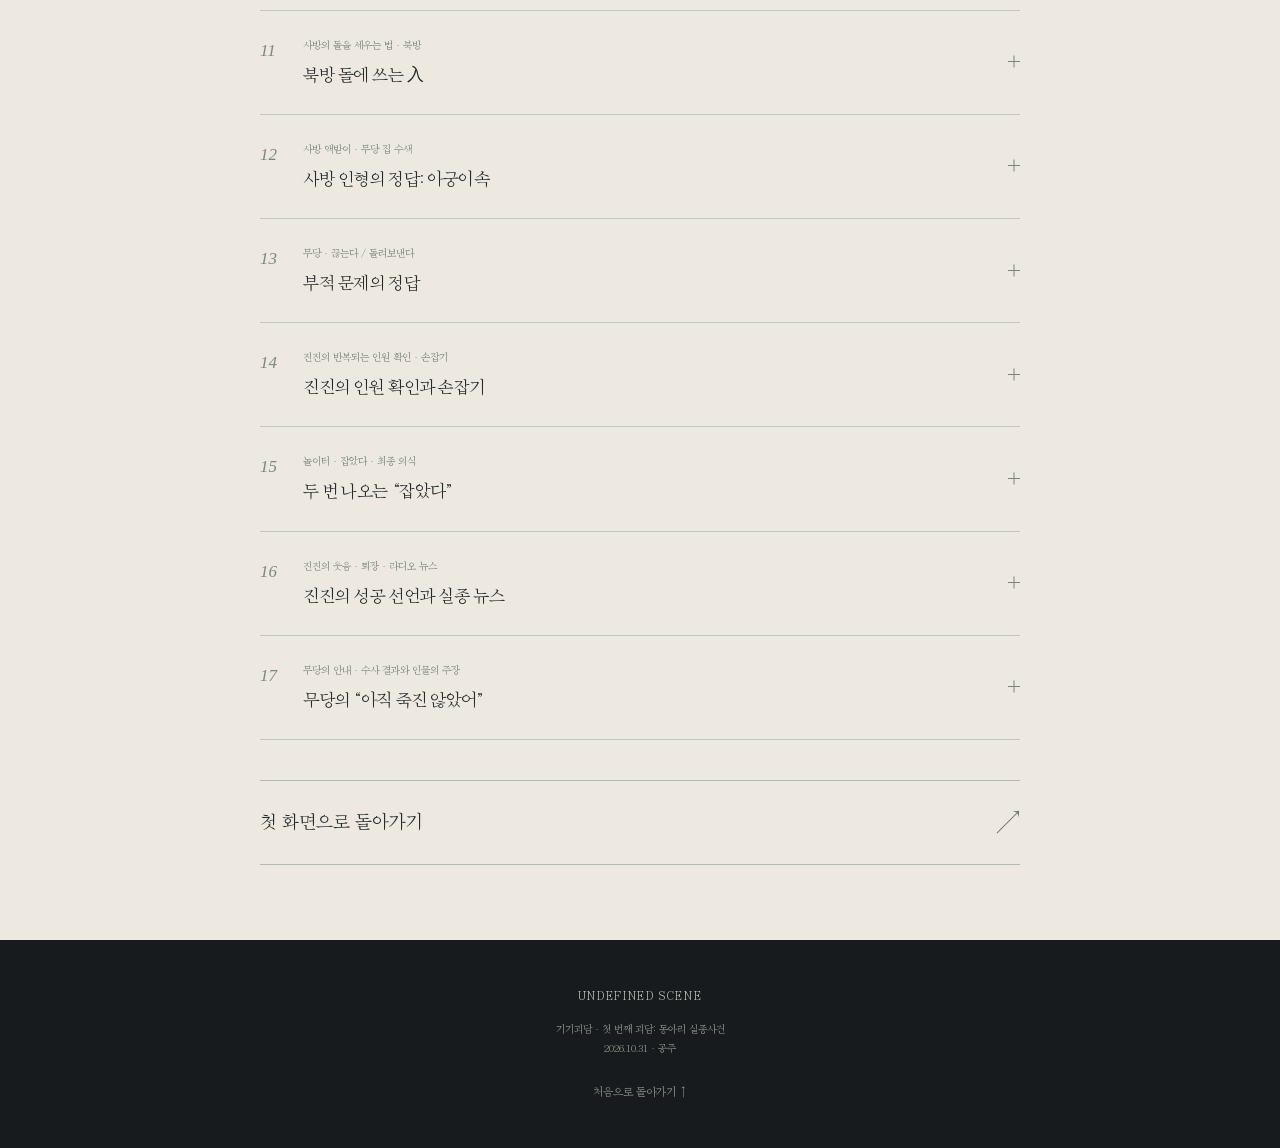
==== commit 8d26d6e5: "Rewrite epilogue as short scenes and simplify all clue explanations" ====
--- a/clues.html
+++ b/clues.html
@@ -1,8 +1,8 @@
-<!doctype html><html lang="ko"><head><meta charset="utf-8"><meta name="viewport" content="width=device-width,initial-scale=1,viewport-fit=cover"><meta name="theme-color" content="#171b1d"><meta name="robots" content="noindex,nofollow"><title>숨은 단서와 이스터에그 · 기기괴담</title><meta name="description" content="게시판, 일기, 소품, 의식에 남겨 둔 단서를 다시 읽습니다."><meta property="og:title" content="기기괴담 · epilogue"><meta property="og:description" content="탐정 여러분께 남기는 마지막 이야기."><link rel="icon" href="assets/favicon.svg" type="image/svg+xml"><link rel="preload" href="assets/bookk-light.woff2" as="font" type="font/woff2" crossorigin><link rel="stylesheet" href="style.css?v=center-2"><script src="app.js" defer></script></head><body class="reading clues-page"><a class="skip" href="#main">본문으로 건너뛰기</a><header class="site-header"><a class="home-brand brand" href="./">UNDEFINED SCENE</a><a class="header-link" href="./">티켓으로 돌아가기 ↗</a></header>
-<main id="main"><section class="clues-intro"><span class="eyebrow">THE THINGS YOU NOTICED</span><h1>다시 보면,<br>다르게 보이는 것들.</h1><p>무심코 넘긴 댓글 한 줄부터<br>끝까지 놓지 않았던 손까지.</p><a class="back-story" href="epilogue.html">← 후일담 먼저 읽기</a></section>
+<!doctype html><html lang="ko"><head><meta charset="utf-8"><meta name="viewport" content="width=device-width,initial-scale=1,viewport-fit=cover"><meta name="theme-color" content="#171b1d"><meta name="robots" content="noindex,nofollow"><title>숨은 단서와 이스터에그 · 기기괴담</title><meta name="description" content="게시판, 일기, 소품, 의식에 남겨 둔 단서를 다시 읽습니다."><meta property="og:title" content="기기괴담 · epilogue"><meta property="og:description" content="기기괴담 후일담과 해설."><link rel="icon" href="assets/favicon.svg" type="image/svg+xml"><link rel="preload" href="assets/bookk-light.woff2?v=copy-3" as="font" type="font/woff2" crossorigin><link rel="stylesheet" href="style.css?v=copy-3"><script src="app.js" defer></script></head><body class="reading clues-page"><a class="skip" href="#main">본문으로 건너뛰기</a><header class="site-header"><a class="home-brand brand" href="./">UNDEFINED SCENE</a><a class="header-link" href="./">티켓으로 돌아가기 ↗</a></header>
+<main id="main"><section class="clues-intro"><h1>단서와 이스터에그</h1><p>게시판 암호와 소품, 인물의 행동을 설명합니다.</p><a class="back-story" href="epilogue.html">← 후일담 먼저 읽기</a></section>
 <div class="paper clues-paper"><div class="clues-column"><p class="reader-note">본편과 에필로그의 결말을 포함합니다. 궁금한 단서를 눌러 펼쳐 보세요.</p>
 <nav class="clue-filters" aria-label="단서 분류"><button type="button" data-filter="all" aria-pressed="true">전체 <span>17</span></button><button type="button" data-filter="community" aria-pressed="false">게시판·커뮤니티</button><button type="button" data-filter="objects" aria-pressed="false">사진·소품</button><button type="button" data-filter="ritual" aria-pressed="false">의식</button><button type="button" data-filter="ending" aria-pressed="false">결말</button></nav>
-<div class="clue-tools"><span id="clue-count" role="status">17개의 단서</span><button type="button" id="expand-all" aria-expanded="false">모두 펼치기</button></div><div id="clue-list"><details class="clue" data-category="community" id="clue-1"><summary><span class="clue-number">01</span><span><small>기기괴담 게시판 · 녹음기 글 · 커뮤니티 댓글</small><strong>진짜 이름이 남아 있던 닉네임</strong></span><span class="plus" aria-hidden="true"></span></summary><div class="clue-body"><p><b>jinjining은 박유진, itsme는 김수미</b>입니다. 녹음기 글에서 itsme가 “유진아”라고 부르면 jinjining이 자기 폰에 녹음이 있다고 답합니다. 공사모와 오컬트더쿠에서도 같은 닉네임이 이어지죠.</p><p>여러 커뮤니티의 기록은 두 학생이 정보를 구하고 의식을 준비한 하나의 동선입니다. 진진·미미라는 이름도 본명을 알고 나면 다시 들립니다.</p></div></details><details class="clue" data-category="community" id="clue-2"><summary><span class="clue-number">02</span><span><small>공사모 · 강아지가 귀신 보는 거 진짠가?</small><strong>강아지 글의 첫 글자</strong></span><span class="plus" aria-hidden="true"></span></summary><div class="clue-body"><p>줄바꿈을 따라 <b>각 줄의 첫 글자</b>를 읽으면 “강아지의 날 한 달 후”가 됩니다. 무서운 경험담처럼 보이는 글 안에 날짜를 찾는 지시가 들어 있습니다.</p><div class="acrostic" data-acrostic><p><b>강</b>아지가 귀신 본다는 거 진짜야?</p><p><b>아</b>니.. 요즘 우리 강아지가…</p><p><b>지</b>랄견 아니고 진짜…</p><p><b>의</b>젓하거든?</p><p><b>날</b> 진짜 좋아해서…</p><p><b>한</b>참을 짖는 거…</p><p><b>달</b>려가서 계속 그러니까…</p><p><b>후</b>.. 혹시 님들은 이런 적 없음?</p><button type="button" class="reveal-button" aria-pressed="false">첫 글자 표시하기</button></div><p>첨부 자료의 암호를 찾으라는 작성자의 말은, 같은 사람이 쓴 다른 글을 읽어 보라는 안내였습니다.</p></div></details><details class="clue" data-category="community" id="clue-3"><summary><span class="clue-number">03</span><span><small>공사모 · 와 나 방금 식겁한 썰 품</small><strong>거울 글 안의 계산식</strong></span><span class="plus" aria-hidden="true"></span></summary><div class="clue-body"><p>이 글도 같은 방식으로 읽습니다. 첫 글자는 <b>오 / 빼 / 기 / 이 / 더 / 하 / 기 / 사</b>. 즉, <b>5 − 2 + 4 = 7</b>입니다.</p><p>작성자 이름의 riddle과 “이전에 썼던 글”을 읽으라는 말이 풀이 방식의 힌트였습니다. 글의 공포 내용뿐 아니라 문장이 놓인 모양도 단서였던 거예요.</p></div></details><details class="clue" data-category="community" id="clue-4"><summary><span class="clue-number">04</span><span><small>공사모 · 강령술 자료 글의 추가 댓글</small><strong>본문보다 늦게 도착한 경고</strong></span><span class="plus" aria-hidden="true"></span></summary><div class="clue-body"><p>작성자는 가이드 음성을 메일로 보냈다고 한 뒤, 댓글에 빠진 절차를 덧붙입니다. <b>“끝내도 되겠습니까?”라고 물어야 한다</b>는 내용입니다.</p><p>본문이나 음성만 따라가고 추가 댓글을 놓치면 시작하는 법은 알면서 끝내는 법은 놓치게 됩니다. 학생들이 “그만하자”고 생각한 것과 실제로 의식이 끝난 것은 다를 수 있었습니다.</p></div></details><details class="clue" data-category="community" id="clue-5"><summary><span class="clue-number">05</span><span><small>오컬트더쿠 · 강령술 시도하는 사람 필독</small><strong>파괴하기 전에 확인해야 하는 것</strong></span><span class="plus" aria-hidden="true"></span></summary><div class="clue-body"><p>공지에는 “잡았다. 이제 네 자리는 없어.”라는 혼 파괴의 주술이 있지만, 더 중요한 문장이 뒤따릅니다. <b>그 안의 혼이 누구인지 먼저 확인하라.</b> 귀신이 이미 사람의 몸을 빼앗았을 수도 있다는 경고입니다.</p><p>인형에 든 것은 무조건 악귀이고 사람의 얼굴을 한 것은 무조건 사람이라고 믿으면 잘못된 대상을 공격할 수 있습니다. 마지막 환혼 의식과 이 공지의 파괴 주술은 같은 절차가 아닙니다.</p></div></details><details class="clue" data-category="community" id="clue-6"><summary><span class="clue-number">06</span><span><small>기기괴담 · 동방컴 파일 예전활동 폴더에 있어</small><strong>휴학·자퇴와 연락두절</strong></span><span class="plus" aria-hidden="true"></span></summary><div class="clue-body"><p>학교 명단에는 “휴학·자퇴”, 동아리 노트에는 “연락두절”이라고 적혀 있습니다. <b>같은 사람의 부재가 서로 다르게 기록</b>된 것입니다.</p><p>두 학생이 첫 사례가 아닐 수 있다는 복선입니다. 무당의 2년 전 과거와 선배의 실종이 이 기록에 연결됩니다. 특정 선배가 지금 어느 인형인지는 확정하지 않았습니다.</p></div></details><details class="clue" data-category="objects" id="clue-7"><summary><span class="clue-number">07</span><span><small>수미·유진의 비밀 일기장</small><strong>두 일기를 나란히 읽으면</strong></span><span class="plus" aria-hidden="true"></span></summary><div class="clue-body"><p>수미는 “전화한 적이 없다”고 쓰고 유진은 실제로 전화를 받았다고 씁니다. 수미는 집에 있었다고 하지만 유진은 동아리방에서 수미를 봤고 사진까지 갖고 있습니다.</p><p>어느 한쪽의 거짓말로는 설명되지 않습니다. <b>같은 몸에 다른 의지가 끼어들고 있다는 흔적</b>이 두 시점으로 남아 있습니다. 일기장은 필수 통과 문제 바깥에서 사건을 더 일찍 짐작하게 하는 보너스 기록입니다.</p></div></details><details class="clue" data-category="objects" id="clue-8"><summary><span class="clue-number">08</span><span><small>동아리 활동 사진 · 미미의 소품 · 학생증</small><strong>사진과 같은 머리끈</strong></span><span class="plus" aria-hidden="true"></span></summary><div class="clue-body"><p>미미는 사진 속 김수미와 같은 머리끈을 착용합니다. 학생증의 얼굴과 이름도 현장에서 만난 사람을 다시 보게 합니다.</p><p><b>머리끈은 몸의 주인을 알려 주지만 그 안의 혼까지 보증하지는 않습니다.</b> 본명을 불렀을 때의 순간적인 반응도 같은 방향의 단서입니다. 사진과 소품을 직접 이어 보도록 남겨 둔 복선입니다.</p></div></details><details class="clue" data-category="objects" id="clue-9"><summary><span class="clue-number">09</span><span><small>사물함 안 괴담 메모</small><strong>“인형 주워오지 말 것. 수미 너 보라고 씀.”</strong></span><span class="plus" aria-hidden="true"></span></summary><div class="clue-body"><p>웃으며 쓴 경고처럼 보이지만 실제로 수미는 길에서 인형을 주워 옵니다. 같은 메모에는 <b>이름 없는 인형에 이름을 붙이면 이름을 준 사람을 기억한다</b>는 이야기도 있습니다.</p><p>1막의 짧은 괴담이 2막 미미의 이름 짓기와 “이제 너희를 기억할 거야”라는 말로 돌아옵니다. 이름 짓기는 교환 조건이면서 여러분과 인형 사이에 개인적인 연결을 만드는 장면입니다.</p></div></details><details class="clue" data-category="objects" id="clue-10"><summary><span class="clue-number">10</span><span><small>미미의 인형 퀴즈</small><strong>눈이 없는 인형, 장식이 화려한 인형</strong></span><span class="plus" aria-hidden="true"></span></summary><div class="clue-body"><p>미미의 갑작스러운 비명과 자랑은 무작위로 하는 말이 아닙니다. 눈이 떨어진 인형의 고통, 화려한 장식을 좋아하는 인형의 욕망을 대신 말합니다.</p><p><b>이름을 붙인 네 인형, 퀴즈에서 고른 두 인형, 받아 온 빈 받이 두 개</b>는 서로 다른 역할입니다. 미미가 인형의 말을 듣는다는 설정이 퍼즐의 방식이 된 장면입니다.</p></div></details><details class="clue" data-category="ritual" id="clue-11"><summary><span class="clue-number">11</span><span><small>사방의 돌을 세우는 법 · 북방</small><strong>내 손으로 적은 入</strong></span><span class="plus" aria-hidden="true"></span></summary><div class="clue-body"><p>북방 돌의 안내는 빈 면에 <b>入(들 입)</b>을 적고 그 면을 의식의 중앙으로 향하게 하라고 합니다. 마지막 글자는 반드시 <b>의식에 참여하는 산 자가 제 손으로</b> 써야 한다고 강조합니다.</p><p>막는 돌이라고 믿고 준비했지만 문서의 말은 “귀환의 문”을 완성하라고 합니다. 참가자가 직접 결계의 마지막 조건을 완성하게 만든 단서입니다. 진진이 돌을 그대로 두게 한 것도 의식이 끝날 때까지 경계를 유지하려는 행동입니다.</p></div></details><details class="clue" data-category="ritual" id="clue-12"><summary><span class="clue-number">12</span><span><small>사방 액받이 · 무당 집 수색</small><strong>동·남·서·북, 아궁이속</strong></span><span class="plus" aria-hidden="true"></span></summary><div class="clue-body"><p>청룡(동·푸른 실), 주작(남·붉은 실), 백호(서·흰 실), 현무(북·검은 실)을 고릅니다. 동쪽에서 해가 움직이는 방향으로 읽으면 <b>아 → 궁 → 이 → 속</b>이 되어 의식도구를 찾을 장소가 나옵니다.</p><p>사방의 돌 네 개는 의식장의 경계를, 사방 인형 네 개는 중앙 의식의 네 방향을 맡습니다. 미미에게 받은 빈 받이 두 개와도 별개입니다. 각 팀은 서로 다른 부분을 완성하고 있었습니다.</p></div></details><details class="clue" data-category="ritual" id="clue-13"><summary><span class="clue-number">13</span><span><small>무당 · 끊는다 / 돌려보낸다</small><strong>맞는 부적을 골랐는데도</strong></span><span class="plus" aria-hidden="true"></span></summary><div class="clue-body"><p>‘붙은 것을 떼어내고 보내기’라는 질문에 맞는 답은 <b>끊는다 + 돌려보낸다</b>입니다. 그렇다고 그 부적을 건넨 사람이 여러분 편이라는 뜻은 아닙니다.</p><p>무당은 실제 지식과 그럴듯한 도움으로 신뢰를 얻습니다. 관건은 <b>누구의 연결을 끊고 무엇을 어디로 보내는 의식인지</b>였습니다. 작은 절차의 정답이 전체 목적의 안전함을 보장하지는 않았습니다.</p></div></details><details class="clue" data-category="ritual" id="clue-14"><summary><span class="clue-number">14</span><span><small>진진의 반복되는 인원 확인 · 손잡기</small><strong>“모두 오셨나요?”</strong></span><span class="plus" aria-hidden="true"></span></summary><div class="clue-body"><p>처음에는 뒤처진 사람을 챙기는 친절로 보입니다. 결말 뒤에는 의식에 필요한 몸이 모두 모였는지 확인하는 행동으로 읽힙니다.</p><p>서로 손을 잡게 하고 “놓으라고 하기 전까지” 이어 두는 것도 사람들을 환혼 의식에 연결하는 행위입니다. <b>진진에게 중요한 것은 한 사람도 빠지지 않는 것</b>이었습니다.</p></div></details><details class="clue" data-category="ending" id="clue-15"><summary><span class="clue-number">15</span><span><small>놀이터 · 잡았다 · 최종 의식</small><strong>입부테스트의 정답이 마지막 목소리로</strong></span><span class="plus" aria-hidden="true"></span></summary><div class="clue-body"><p>놀이터에서 귀신이 나타난 세 장소의 글자를 순서대로 이으면 <b>잡았다</b>가 됩니다. 복원된 제작 기록에서는 두 학생이 만든 장난스러운 공포 연출이었죠.</p><p>마지막에는 같은 세 글자가 여러분을 향합니다. 귀신을 찾는 게임으로 출발한 탐정들이 누군가에게 붙잡힌 대상이 되는 반전입니다.</p></div></details><details class="clue" data-category="ending" id="clue-16"><summary><span class="clue-number">16</span><span><small>진진의 웃음 · 퇴장 · 라디오 뉴스</small><strong>“우리가 성공했어요.”</strong></span><span class="plus" aria-hidden="true"></span></summary><div class="clue-body"><p>진진은 학생들을 구했다고 말하지 않고 <b>“우리가 성공했어요”</b>라고 기뻐합니다. 그 ‘우리’는 같은 의식을 하던 탐정들과 같은 편이 아니었습니다.</p><p>이어지는 집단 실종 보도가 그 말의 뜻을 뒤집습니다. 괴담을 해결하려고 모인 사람들의 사건이 또 하나 생겼고, 에필로그는 무당과 악귀 쪽에서 그 성공을 보여 줍니다.</p></div></details><details class="clue" data-category="ending" id="clue-17"><summary><span class="clue-number">17</span><span><small>무당의 안내 · 수사 결과와 인물의 주장</small><strong>“아직 죽진 않았어”는 누구의 말인가</strong></span><span class="plus" aria-hidden="true"></span></summary><div class="clue-body"><p>인물이 확신하는 말과 이야기 속에서 확인된 사실은 다릅니다. <b>무당의 구출 가능성에 대한 말은 참가자를 움직이기 위한 발언</b>으로 읽어야 합니다.</p><p>수사 화면에서 두 학생의 흔적을 찾았다는 것, 현장 협조자를 소개받았다는 것만으로 그 협조자의 정체가 검증되지는 않습니다. 반대로 한도윤까지 공모자였다는 설정은 없습니다.</p></div></details></div>
-<aside class="afterword"><h2>모든 잡담이 암호는 아니에요.</h2><p>과자와 영화 이야기, 장비를 빌리는 댓글, 단체사진 속 일상은 두 사람이 실종되기 전에 어떤 학생들이었는지 보여 줍니다. 평범했던 말들이 사건 뒤에 다르게 읽히는 것도 기기괴담에 남겨 둔 여운입니다.</p></aside>
-<a class="next-page" href="./"><span><small>그날의 이야기를 기억하며</small><strong>UNDEFINED SCENE과 다시 만나기</strong></span><span aria-hidden="true">↗</span></a>
+<div class="clue-tools"><span id="clue-count" role="status">17개의 단서</span><button type="button" id="expand-all" aria-expanded="false">모두 펼치기</button></div><div id="clue-list"><details class="clue" data-category="community" id="clue-1"><summary><span class="clue-number">01</span><span><small>기기괴담 게시판 · 녹음기 글 · 커뮤니티 댓글</small><strong>댓글로 확인하는 두 학생의 닉네임</strong></span><span class="plus" aria-hidden="true"></span></summary><div class="clue-body"><p><b>jinjining은 박유진, itsme는 김수미</b>입니다. 녹음기 글에서 itsme가 “유진아”라고 부르자 jinjining이 자기 휴대폰에 녹음돼 있다고 답합니다.</p><p>두 계정은 공사모와 오컬트더쿠에서도 활동합니다. 같은 닉네임으로 쓴 글과 댓글을 모으면 강령술 정보를 찾아보고 의식을 준비한 과정을 확인할 수 있습니다.</p></div></details><details class="clue" data-category="community" id="clue-2"><summary><span class="clue-number">02</span><span><small>공사모 · 강아지가 귀신 보는 거 진짠가?</small><strong>강아지 글의 세로읽기</strong></span><span class="plus" aria-hidden="true"></span></summary><div class="clue-body"><p>각 줄의 첫 글자를 읽으면 <b>“강아지의 날 한 달 후”</b>가 됩니다. 첨부 자료의 암호를 풀기 위한 날짜 힌트입니다.</p><div class="acrostic" data-acrostic><p><b>강</b>아지가 귀신 본다는 거 진짜야?</p><p><b>아</b>니.. 요즘 우리 강아지가…</p><p><b>지</b>랄견 아니고 진짜…</p><p><b>의</b>젓하거든?</p><p><b>날</b> 진짜 좋아해서…</p><p><b>한</b>참을 짖는 거…</p><p><b>달</b>려가서 계속 그러니까…</p><p><b>후</b>.. 혹시 님들은 이런 적 없음?</p><button type="button" class="reveal-button" aria-pressed="false">첫 글자 표시하기</button></div><p>작성자가 전에 쓴 글을 찾아보라고 한 이유가 이 암호 때문입니다.</p></div></details><details class="clue" data-category="community" id="clue-3"><summary><span class="clue-number">03</span><span><small>공사모 · 와 나 방금 식겁한 썰 품</small><strong>거울 글의 세로읽기</strong></span><span class="plus" aria-hidden="true"></span></summary><div class="clue-body"><p>첫 글자를 읽으면 <b>오 / 빼 / 기 / 이 / 더 / 하 / 기 / 사</b>입니다. 계산하면 <b>5 − 2 + 4 = 7</b>이 나옵니다.</p><p>작성자 이름에 들어간 riddle과 이전 글을 읽어 보라는 댓글이 힌트입니다.</p></div></details><details class="clue" data-category="community" id="clue-4"><summary><span class="clue-number">04</span><span><small>공사모 · 강령술 자료 글의 추가 댓글</small><strong>댓글에 추가된 강령술 종료 절차</strong></span><span class="plus" aria-hidden="true"></span></summary><div class="clue-body"><p>가이드 음성을 보낸 작성자는 나중에 댓글로 빠뜨린 절차를 알려 줍니다. 의식을 마치려면 <b>“끝내도 되겠습니까?”라고 물어야 한다</b>는 내용입니다.</p><p>학생들이 의식을 제대로 끝내지 못했을 가능성을 보여 주는 댓글입니다.</p></div></details><details class="clue" data-category="community" id="clue-5"><summary><span class="clue-number">05</span><span><small>오컬트더쿠 · 강령술 시도하는 사람 필독</small><strong>인형 속 혼의 정체</strong></span><span class="plus" aria-hidden="true"></span></summary><div class="clue-body"><p>오컬트더쿠 공지에는 혼을 파괴하는 주술 <b>“잡았다. 이제 네 자리는 없어.”</b>가 나옵니다. 사용하기 전에 인형 안의 혼이 누구인지 확인하라는 경고도 있습니다.</p><p>악귀가 이미 사람의 몸을 차지했다면 인형 안에는 사람의 혼이 갇혀 있을 수 있기 때문입니다. 이 파괴 주술은 마지막에 진행한 환혼 의식과는 별개입니다.</p></div></details><details class="clue" data-category="community" id="clue-6"><summary><span class="clue-number">06</span><span><small>기기괴담 · 동방컴 파일 예전활동 폴더에 있어</small><strong>이전에도 있었던 실종</strong></span><span class="plus" aria-hidden="true"></span></summary><div class="clue-body"><p>같은 선배를 두고 학교 명단에는 <b>“휴학·자퇴”</b>, 동아리 노트에는 <b>“연락두절”</b>이라고 적혀 있습니다.</p><p>수미와 유진 이전에도 실종된 사람이 있었다는 단서입니다. 무당이 악귀와 거래하기 시작한 2년 전부터의 사건과 관련이 있습니다. 선배의 혼이 어느 인형에 있는지는 밝혀지지 않았습니다.</p></div></details><details class="clue" data-category="objects" id="clue-7"><summary><span class="clue-number">07</span><span><small>수미·유진의 비밀 일기장</small><strong>서로 다른 일기 내용</strong></span><span class="plus" aria-hidden="true"></span></summary><div class="clue-body"><p>수미는 전화를 건 적이 없다고 쓰지만 유진은 수미에게 전화를 받았다고 씁니다. 수미가 집에 있었다는 날, 유진은 동아리방에서 수미를 봤고 사진도 찍었습니다.</p><p><b>수미가 기억하지 못하는 동안 악귀가 수미의 몸으로 행동한 것</b>입니다. 두 일기를 비교하면 빙의가 진행되고 있음을 알 수 있습니다.</p></div></details><details class="clue" data-category="objects" id="clue-8"><summary><span class="clue-number">08</span><span><small>동아리 활동 사진 · 미미의 소품 · 학생증</small><strong>미미의 머리끈과 학생증</strong></span><span class="plus" aria-hidden="true"></span></summary><div class="clue-body"><p>미미는 동아리 활동 사진 속 김수미와 같은 머리끈을 하고 있습니다. 학생증의 얼굴도 같습니다.</p><p>미미가 <b>김수미의 몸을 차지하고 있다는 단서</b>입니다. 본명을 불렀을 때 보이는 반응도 관련이 있습니다.</p></div></details><details class="clue" data-category="objects" id="clue-9"><summary><span class="clue-number">09</span><span><small>사물함 안 괴담 메모</small><strong>인형을 줍지 말라는 메모</strong></span><span class="plus" aria-hidden="true"></span></summary><div class="clue-body"><p>사물함 메모에는 <b>“인형 주워오지 말 것. 수미 너 보라고 씀.”</b>이라고 적혀 있습니다. 수미가 인형을 주워 온 일과 연결됩니다.</p><p>같은 메모에는 이름 없는 인형에 이름을 붙이면 이름을 준 사람을 기억한다는 내용도 있습니다. 미미가 이름 짓기를 시킨 뒤 “이제 너희를 기억할 거야”라고 하는 이유입니다.</p></div></details><details class="clue" data-category="objects" id="clue-10"><summary><span class="clue-number">10</span><span><small>미미의 인형 퀴즈</small><strong>미미가 내는 인형 퀴즈</strong></span><span class="plus" aria-hidden="true"></span></summary><div class="clue-body"><p>미미는 눈이 떨어진 인형의 아픔을 표현하고, 장식이 화려한 인형의 자랑을 대신합니다. 말을 듣고 해당 인형을 찾는 문제입니다.</p><p>이 장면에는 <b>이름을 붙이는 네 인형, 퀴즈의 정답인 두 인형, 의식용으로 받는 빈 받이 두 개</b>가 나옵니다. 서로 다른 인형들이므로 구분해야 합니다.</p></div></details><details class="clue" data-category="ritual" id="clue-11"><summary><span class="clue-number">11</span><span><small>사방의 돌을 세우는 법 · 북방</small><strong>북방 돌에 쓰는 入</strong></span><span class="plus" aria-hidden="true"></span></summary><div class="clue-body"><p>안내문은 북방 돌의 빈 면에 <b>入(들 입)</b>을 쓰고 그 면을 의식장 중앙으로 향하게 하라고 합니다. 의식에 참여하는 산 사람이 직접 써야 한다는 조건도 있습니다.</p><p>참가자가 이 글자를 쓰면서 안내문에 적힌 “귀환의 문”이 완성됩니다. 진진이 돌을 치우지 못하게 한 이유는 의식이 끝날 때까지 결계가 필요했기 때문입니다.</p></div></details><details class="clue" data-category="ritual" id="clue-12"><summary><span class="clue-number">12</span><span><small>사방 액받이 · 무당 집 수색</small><strong>사방 인형의 정답: 아궁이속</strong></span><span class="plus" aria-hidden="true"></span></summary><div class="clue-body"><p>청룡은 동쪽·푸른 실, 주작은 남쪽·붉은 실, 백호는 서쪽·흰 실, 현무는 북쪽·검은 실입니다. 해당 인형의 글자를 동·남·서·북 순서로 읽으면 <b>아 → 궁 → 이 → 속</b>이 됩니다. 의식도구를 찾을 장소입니다.</p><p>사방의 돌 네 개는 의식장 경계에, 사방 인형 네 개는 중앙 의식에 사용합니다. 미미에게 받은 빈 받이 두 개도 따로 필요합니다.</p></div></details><details class="clue" data-category="ritual" id="clue-13"><summary><span class="clue-number">13</span><span><small>무당 · 끊는다 / 돌려보낸다</small><strong>부적 문제의 정답</strong></span><span class="plus" aria-hidden="true"></span></summary><div class="clue-body"><p>붙은 것을 떼어 내서 보내려면 <b>끊는다 + 돌려보낸다</b>를 골라야 합니다.</p><p>무당은 문제를 풀게 하고 필요한 물건을 주면서 참가자들이 자신의 지시를 따르도록 합니다. 실제로 준비하고 있던 것은 참가자의 몸을 악귀에게 넘기는 의식이었습니다.</p></div></details><details class="clue" data-category="ritual" id="clue-14"><summary><span class="clue-number">14</span><span><small>진진의 반복되는 인원 확인 · 손잡기</small><strong>진진의 인원 확인과 손잡기</strong></span><span class="plus" aria-hidden="true"></span></summary><div class="clue-body"><p>진진은 의식에 참가시킬 사람이 모두 모였는지 반복해서 확인합니다. 인형 속 악귀들에게 줄 몸이 필요했기 때문입니다.</p><p>참가자들이 서로 손을 잡고 주문을 외우는 것도 환혼 의식의 절차입니다. 진진은 자신이 말하기 전까지 손을 놓지 못하게 합니다.</p></div></details><details class="clue" data-category="ending" id="clue-15"><summary><span class="clue-number">15</span><span><small>놀이터 · 잡았다 · 최종 의식</small><strong>두 번 나오는 “잡았다”</strong></span><span class="plus" aria-hidden="true"></span></summary><div class="clue-body"><p>놀이터에서 귀신이 나타난 세 장소의 글자를 순서대로 이으면 <b>“잡았다”</b>가 됩니다. 수미와 유진이 만든 입부테스트의 정답입니다.</p><p>마지막 의식에서도 같은 말이 나옵니다. 이때는 악귀들이 참가자들을 붙잡았다는 뜻입니다.</p></div></details><details class="clue" data-category="ending" id="clue-16"><summary><span class="clue-number">16</span><span><small>진진의 웃음 · 퇴장 · 라디오 뉴스</small><strong>진진의 성공 선언과 실종 뉴스</strong></span><span class="plus" aria-hidden="true"></span></summary><div class="clue-body"><p>진진이 말한 <b>“우리가 성공했어요”</b>는 인형 속 악귀들이 사람의 몸을 얻는 데 성공했다는 뜻입니다.</p><p>이어서 나오는 집단 실종 뉴스는 의식에 참여한 사람들에게 벌어진 일을 알립니다. 학생들을 구했다고 생각한 참가자들이 실종자가 된 결말입니다.</p></div></details><details class="clue" data-category="ending" id="clue-17"><summary><span class="clue-number">17</span><span><small>무당의 안내 · 수사 결과와 인물의 주장</small><strong>무당의 “아직 죽진 않았어”</strong></span><span class="plus" aria-hidden="true"></span></summary><div class="clue-body"><p>무당은 학생들을 구할 수 있는 것처럼 말하며 참가자들을 의식에 끌어들입니다. <b>무당의 말만으로 두 학생의 생사나 구출 가능성이 확인된 것은 아닙니다.</b></p><p>한도윤은 무당과 진진의 계획을 모르는 협력자입니다. 그가 안내했다고 해서 현장에서 만난 사람들까지 믿을 수 있었던 것은 아닙니다.</p></div></details></div>
+
+<a class="next-page" href="./"><span><strong>첫 화면으로 돌아가기</strong></span><span aria-hidden="true">↗</span></a>
 </div></div></main><footer class="footer"><span>UNDEFINED SCENE</span><p>기기괴담 · 첫 번째 괴담: 동아리 실종사건<br>2026.10.31 · 공주</p><a href="./">처음으로 돌아가기 ↑</a></footer></body></html>
--- a/style.css
+++ b/style.css
@@ -1,5 +1,5 @@
-@font-face{font-family:Bookk;src:url("assets/bookk-light.woff2") format("woff2");font-weight:400;font-display:swap}
-@font-face{font-family:Bookk;src:url("assets/bookk-bold.woff2") format("woff2");font-weight:700;font-display:swap}
+@font-face{font-family:Bookk;src:url("assets/bookk-light.woff2?v=copy-3") format("woff2");font-weight:400;font-display:swap}
+@font-face{font-family:Bookk;src:url("assets/bookk-bold.woff2?v=copy-3") format("woff2");font-weight:700;font-display:swap}
 :root{--ink:#252a2a;--night:#171b1d;--paper:#ede9e0;--muted:#858b87;--gold:#c4b4a0;--line:rgba(196,180,160,.24)}
 *{box-sizing:border-box}html{scroll-behavior:smooth;scroll-padding-top:90px}body{margin:0;font-family:Bookk,serif;color:var(--ink);background:var(--night);word-break:keep-all;-webkit-font-smoothing:antialiased}a{color:inherit;text-decoration:none}button{font:inherit;color:inherit;cursor:pointer}img{display:block;max-width:100%}button,a,summary{-webkit-tap-highlight-color:transparent}a:focus-visible,button:focus-visible,summary:focus-visible{outline:2px solid #aa8053;outline-offset:5px}[hidden]{display:none!important}::selection{background:#b4bdb3;color:#171b1d}.skip{position:fixed;top:-100px;left:16px;z-index:99;padding:12px 18px;background:var(--paper);color:var(--ink)}.skip:focus{top:12px}.brand{font-size:12px;letter-spacing:.19em}.eyebrow{display:block;font-size:10px;letter-spacing:.19em;color:var(--muted)}.english-title{font-family:Georgia,"Times New Roman",serif;font-weight:400!important;letter-spacing:-.045em}.landing{color:#e7e3d9}.landing-grid{max-width:1600px;min-height:100svh;margin:auto;display:grid;grid-template-columns:1fr 1fr}.cover{position:relative;overflow:hidden;min-height:820px}.cover-image{position:absolute;width:100%;height:100%;object-fit:cover;object-position:64% center;max-width:none}.cover-shade{position:absolute;inset:0;background:linear-gradient(180deg,rgba(10,15,18,.62),rgba(10,15,18,.06) 54%,rgba(10,15,18,.8))}.cover-type{position:absolute;top:9%;left:12%;right:12%;display:flex;flex-direction:column;align-items:center}.cover-type .brand{margin-bottom:37px;color:#e0d9cb}.title-art{position:relative;overflow:hidden;aspect-ratio:1385/400;width:100%;max-width:400px}.title-art img{position:absolute;width:110.9%;max-width:none;left:-5.4%;top:-52%}.subtitle-art{position:relative;overflow:hidden;aspect-ratio:2420/340;width:88%;max-width:350px;margin-top:13px}.subtitle-art img{position:absolute;width:111.07%;max-width:none;left:-5.99%;top:-161.8%}.cover-date{font-size:11px;letter-spacing:.23em;margin-top:23px;color:#c7bdb1}.cover-epilogue{position:absolute;bottom:6%;left:11%;font:italic clamp(64px,7.5vw,115px)/1 Georgia,serif;color:#e9e4d8;letter-spacing:-.07em;opacity:.86}.landing-copy{padding:84px clamp(36px,5.2vw,84px) 36px;display:flex;flex-direction:column;justify-content:center}.landing-heading h1{font-size:clamp(29px,2.8vw,42px);font-weight:400;letter-spacing:-.05em;margin:23px 0 29px}.landing-heading p{font-size:15px;line-height:1.95;color:#c1c4bd;margin:0 0 17px}.link-list{border-top:1px solid var(--line);margin-top:30px}.link-row{display:flex;width:100%;align-items:center;gap:19px;padding:23px 0;border:0;border-bottom:1px solid var(--line);background:transparent;text-align:left;transition:color .2s,padding .2s}.link-no{font-size:10px;color:#93958c;align-self:flex-start;margin-top:5px}.link-row strong{display:block;font-size:17px;font-weight:400;letter-spacing:.02em}.link-row small{display:block;font-size:11px;color:#a1a69f;line-height:1.7;margin-top:7px}.row-arrow{font-family:serif;margin-left:auto;color:var(--gold);font-size:22px}.link-row:hover{color:white;padding-left:6px}.epilogue-link .english-title{font-size:30px;line-height:1}.spoiler-note{font-size:11px;color:#969d97;line-height:1.8;margin:23px 0 0}.link-status{font-size:12px;line-height:1.7;color:var(--gold);margin:10px 0 0;min-height:20px}.small-note{font-size:12px;line-height:1.8}.landing-signature{margin-top:26px;font-size:11px;color:#8a938e;line-height:2}.landing-signature span{display:block;letter-spacing:.14em;font-size:10px}.site-header{height:76px;padding:0 5vw;display:flex;align-items:center;justify-content:space-between;color:#d5d7cd;border-bottom:1px solid rgba(255,255,255,.08)}.header-link{font-size:11px;color:#b7bcb4}.article-hero{position:relative;overflow:hidden;min-height:590px;display:flex;align-items:center}.hero-photo{position:absolute;inset:0;background:linear-gradient(90deg,rgba(17,23,25,.98),rgba(17,23,25,.82) 45%,rgba(17,23,25,.18)),url("assets/corridor.webp") 70% 50%/cover}.article-hero-copy{position:relative;max-width:800px;width:100%;margin:auto;padding:62px 40px;color:#ece8df}.hero-english{font-size:56px;display:block;color:var(--gold);margin-bottom:37px}.edition{font-size:11px;letter-spacing:.04em;color:#afb8b1}.article-hero h1{font-size:clamp(32px,4.5vw,52px);font-weight:400;letter-spacing:-.05em;margin:18px 0 24px}.article-hero p{font-size:16px;line-height:1.85;color:#b9c0b8}.hero-meta{margin-top:33px;font-size:11px;color:#8f9a93}.hero-meta span{margin:0 12px}.paper{background:var(--paper)}.reading-nav{display:flex;gap:35px;justify-content:center;border-bottom:1px solid #d6d4c9;padding:24px;font-size:12px}.reading-nav a:hover{color:#8a5f39}.story-column{max-width:760px;padding:40px 40px 90px;margin:auto}.reader-note{font-size:11px;line-height:1.8;color:#767a71;margin:0 0 44px}.story-chapter{margin-bottom:72px}.chapter-no{display:block;font:italic 19px Georgia,serif;color:#8c887a;margin-bottom:17px}.story-chapter h2{font-weight:400;font-size:26px;letter-spacing:-.04em;margin:0 0 30px}.story-chapter p,.truth-section>p,.clue-body p,.afterword p{font-size:16px;line-height:2.05;margin:0 0 21px;letter-spacing:-.025em}.story-chapter .dialogue{margin:30px 0;font-size:19px;color:#525c51}.truth-section{border-top:1px solid #bbbeb1;padding-top:60px;margin-top:100px}.truth-section h2{font-weight:400;font-size:32px;line-height:1.5;letter-spacing:-.04em;margin:20px 0 32px}.identity-list{margin:36px 0 48px}.identity-list>div{display:grid;grid-template-columns:78px 1fr;gap:22px;padding:22px 0;border-bottom:1px solid #d5d5c8}.identity-list h3{margin:4px 0;font-size:16px;font-weight:700}.identity-list p{margin:0;font-size:14px;line-height:1.95;color:#555c52}.question-heading{font-size:18px;font-weight:700;margin:35px 0 17px}.next-page{display:flex;justify-content:space-between;align-items:center;gap:20px;padding:28px 0;border-top:1px solid #b4bbac;border-bottom:1px solid #b4bbac;margin-top:70px}.next-page small{display:block;color:#737b6b;font-size:11px;margin-bottom:11px}.next-page strong{font-weight:400;font-size:18px;line-height:1.5}.next-page>span:last-child{font-size:24px;color:#747a68}.thank-you{text-align:center;margin-top:85px}.thank-you h2{font-size:23px;line-height:1.7;font-weight:400}.thank-you p{font-size:14px;line-height:1.95;color:#697264;margin:22px 0 30px}.thank-you a{font-size:11px;border-bottom:1px solid #abb39f;padding-bottom:7px}.footer{padding:46px 24px 50px;text-align:center;color:#909a90}.footer>span{font-size:11px;letter-spacing:.15em;color:#c1c7bb}.footer p{font-size:10px;line-height:1.9;margin:18px 0 24px}.footer a{font-size:11px}.clues-intro{max-width:840px;margin:auto;padding:68px 40px 60px;color:#e5e7dc}.clues-intro h1{font-size:39px;font-weight:400;line-height:1.55;letter-spacing:-.05em;margin:20px 0}.clues-intro p{font-size:15px;line-height:1.9;color:#aeb9ad}.back-story{display:inline-block;font-size:11px;color:#c7c7b7;margin-top:22px}.clues-column{max-width:840px;padding:40px 40px 75px;margin:auto}.clues-column>.reader-note{margin-bottom:30px}.clue-filters{display:flex;gap:8px;flex-wrap:wrap}.clue-filters button{border:1px solid #c2c7b9;background:transparent;border-radius:2px;font-size:11px;padding:10px 14px}.clue-filters button[aria-pressed=true]{background:#303b33;color:#f0efe4;border-color:#303b33}.clue-filters span{margin-left:6px;opacity:.65}.clue-tools{display:flex;justify-content:space-between;align-items:center;color:#757e6d;font-size:10px;padding:28px 0 17px}.clue-tools button{border:0;border-bottom:1px solid #a9b09d;padding:3px 0;background:transparent;font-size:11px}.clue{border-top:1px solid #c3c9ba;scroll-margin-top:30px}.clue:last-child{border-bottom:1px solid #c3c9ba}.clue summary{list-style:none;display:flex;align-items:center;gap:20px;padding:26px 0;cursor:pointer}.clue summary::-webkit-details-marker{display:none}.clue-number{font:italic 17px Georgia,serif;color:#7c8878;align-self:flex-start;margin-top:4px;min-width:23px}.clue summary small{display:block;font-size:10px;line-height:1.6;color:#7b8475;margin-bottom:8px}.clue summary strong{font-size:17px;font-weight:400;line-height:1.6;letter-spacing:-.025em}.plus{margin-left:auto;min-width:12px;height:12px;position:relative}.plus:before,.plus:after{content:"";position:absolute;top:5px;width:12px;height:1px;background:#7a8572}.plus:after{transform:rotate(90deg)}.clue[open] .plus:after{display:none}.clue-body{padding:0 32px 24px 43px}.clue-body p{font-size:14px;line-height:2}.clue-body b{font-weight:700;color:#344333}.acrostic{padding:22px 24px;margin:26px 0;background:#e1e2d7;border-left:2px solid #9ca991}.acrostic p{font-size:12px;margin:0 0 8px;line-height:1.8}.acrostic b{font-weight:400;transition:background .2s}.acrostic.revealed b{background:#bccaa9;color:#253326;font-weight:700;padding:2px}.reveal-button{background:transparent;border:0;border-bottom:1px solid #97a18d;font-size:11px;padding:7px 0;margin-top:8px}.afterword{margin-top:55px;padding-top:35px}.afterword h2{font-size:19px;font-weight:400;margin-bottom:20px}.afterword p{font-size:14px;color:#697260}.clues-column>.next-page{margin-top:40px}
 @media(min-width:1600px){.cover{min-height:950px}.landing-copy{padding-top:80px;padding-bottom:70px}}
@@ -7,8 +7,8 @@
 @media(prefers-reduced-motion:reduce){html{scroll-behavior:auto}*{transition:none!important}}
 
 /* Centered QR landing */
-@font-face{font-family:Pretendard;src:url("assets/pretendard-regular.woff2") format("woff2");font-weight:400;font-display:swap}
-@font-face{font-family:Pretendard;src:url("assets/pretendard-semibold.woff2") format("woff2");font-weight:600;font-display:swap}
+@font-face{font-family:Pretendard;src:url("assets/pretendard-regular.woff2?v=copy-3") format("woff2");font-weight:400;font-display:swap}
+@font-face{font-family:Pretendard;src:url("assets/pretendard-semibold.woff2?v=copy-3") format("woff2");font-weight:600;font-display:swap}
 .landing{font-family:Pretendard,-apple-system,BlinkMacSystemFont,"Apple SD Gothic Neo",sans-serif}
 .landing-grid{display:flex;flex-direction:column;align-items:center;justify-content:center;min-height:100svh;max-width:none;padding:42px 0 30px;position:relative;isolation:isolate}
 .landing .cover{position:static;min-height:0;height:auto;max-height:none;width:min(410px,100%);padding:0 30px 25px;overflow:visible}
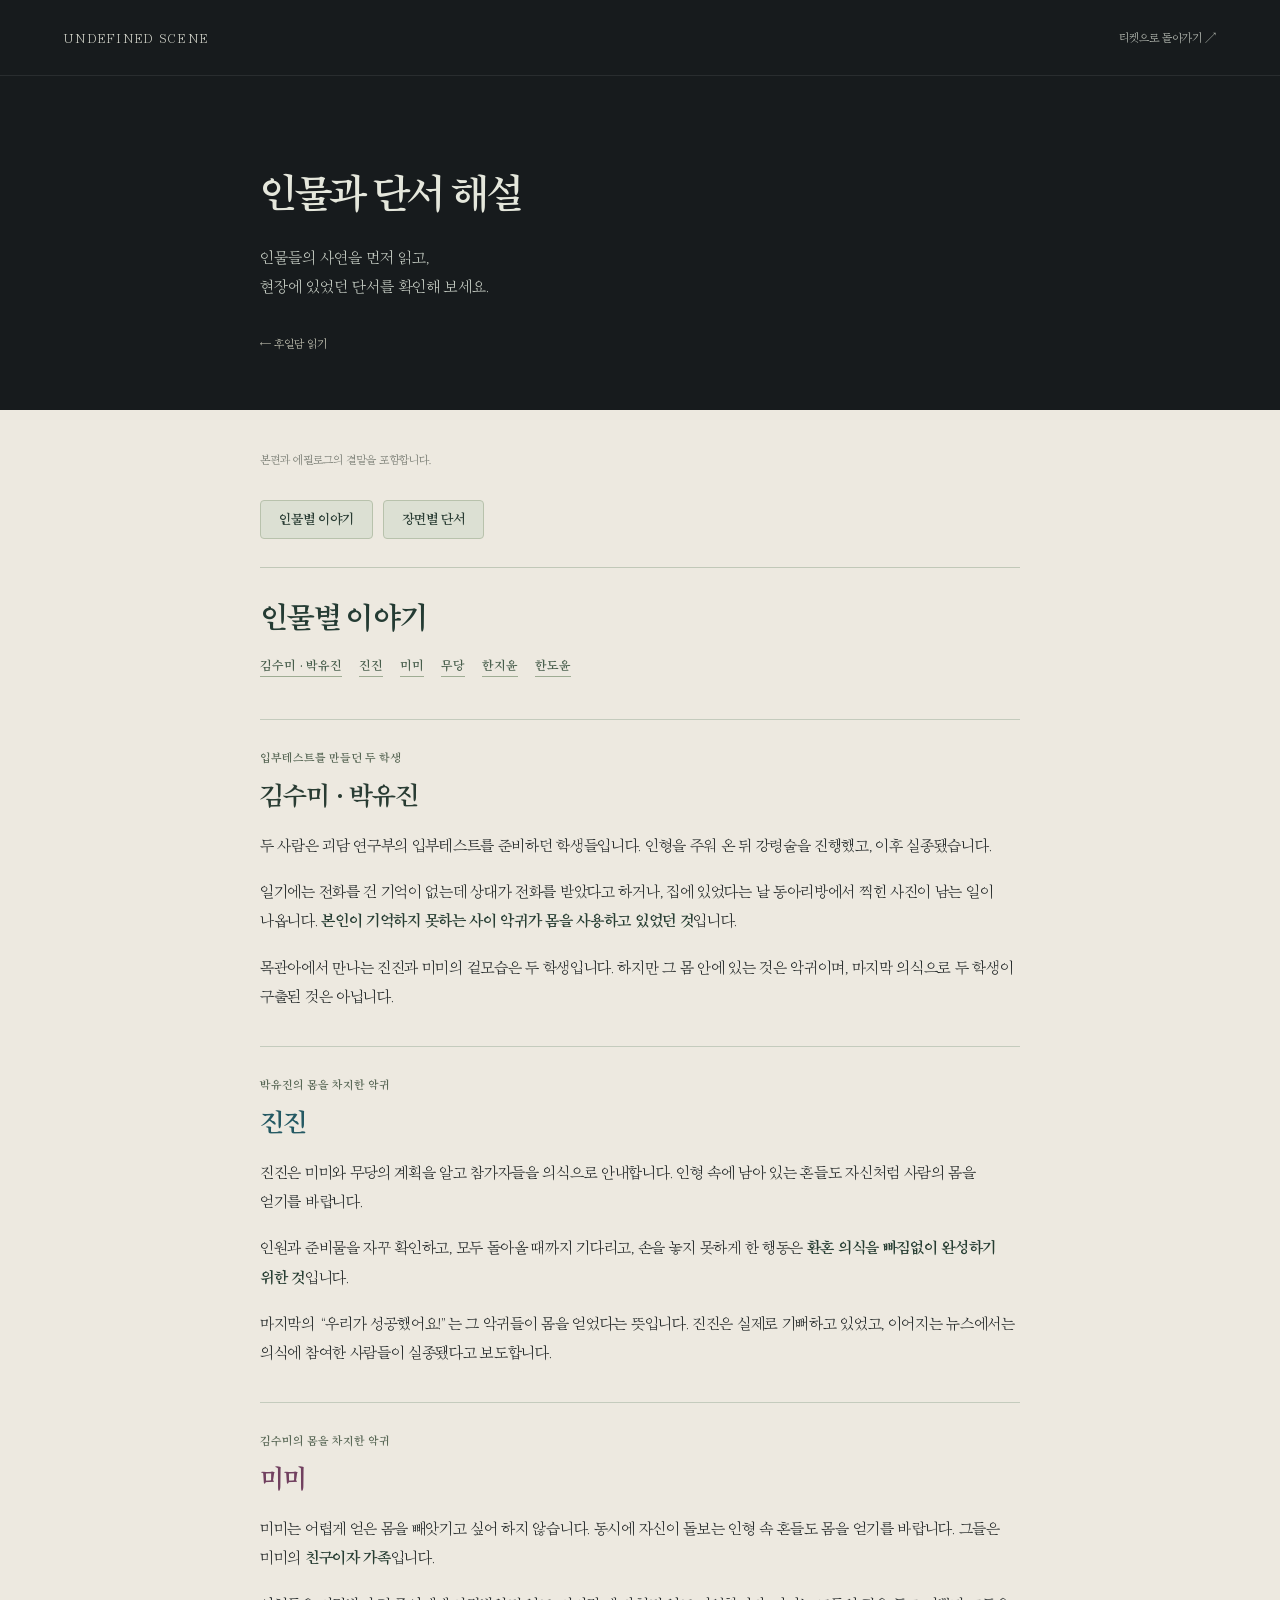
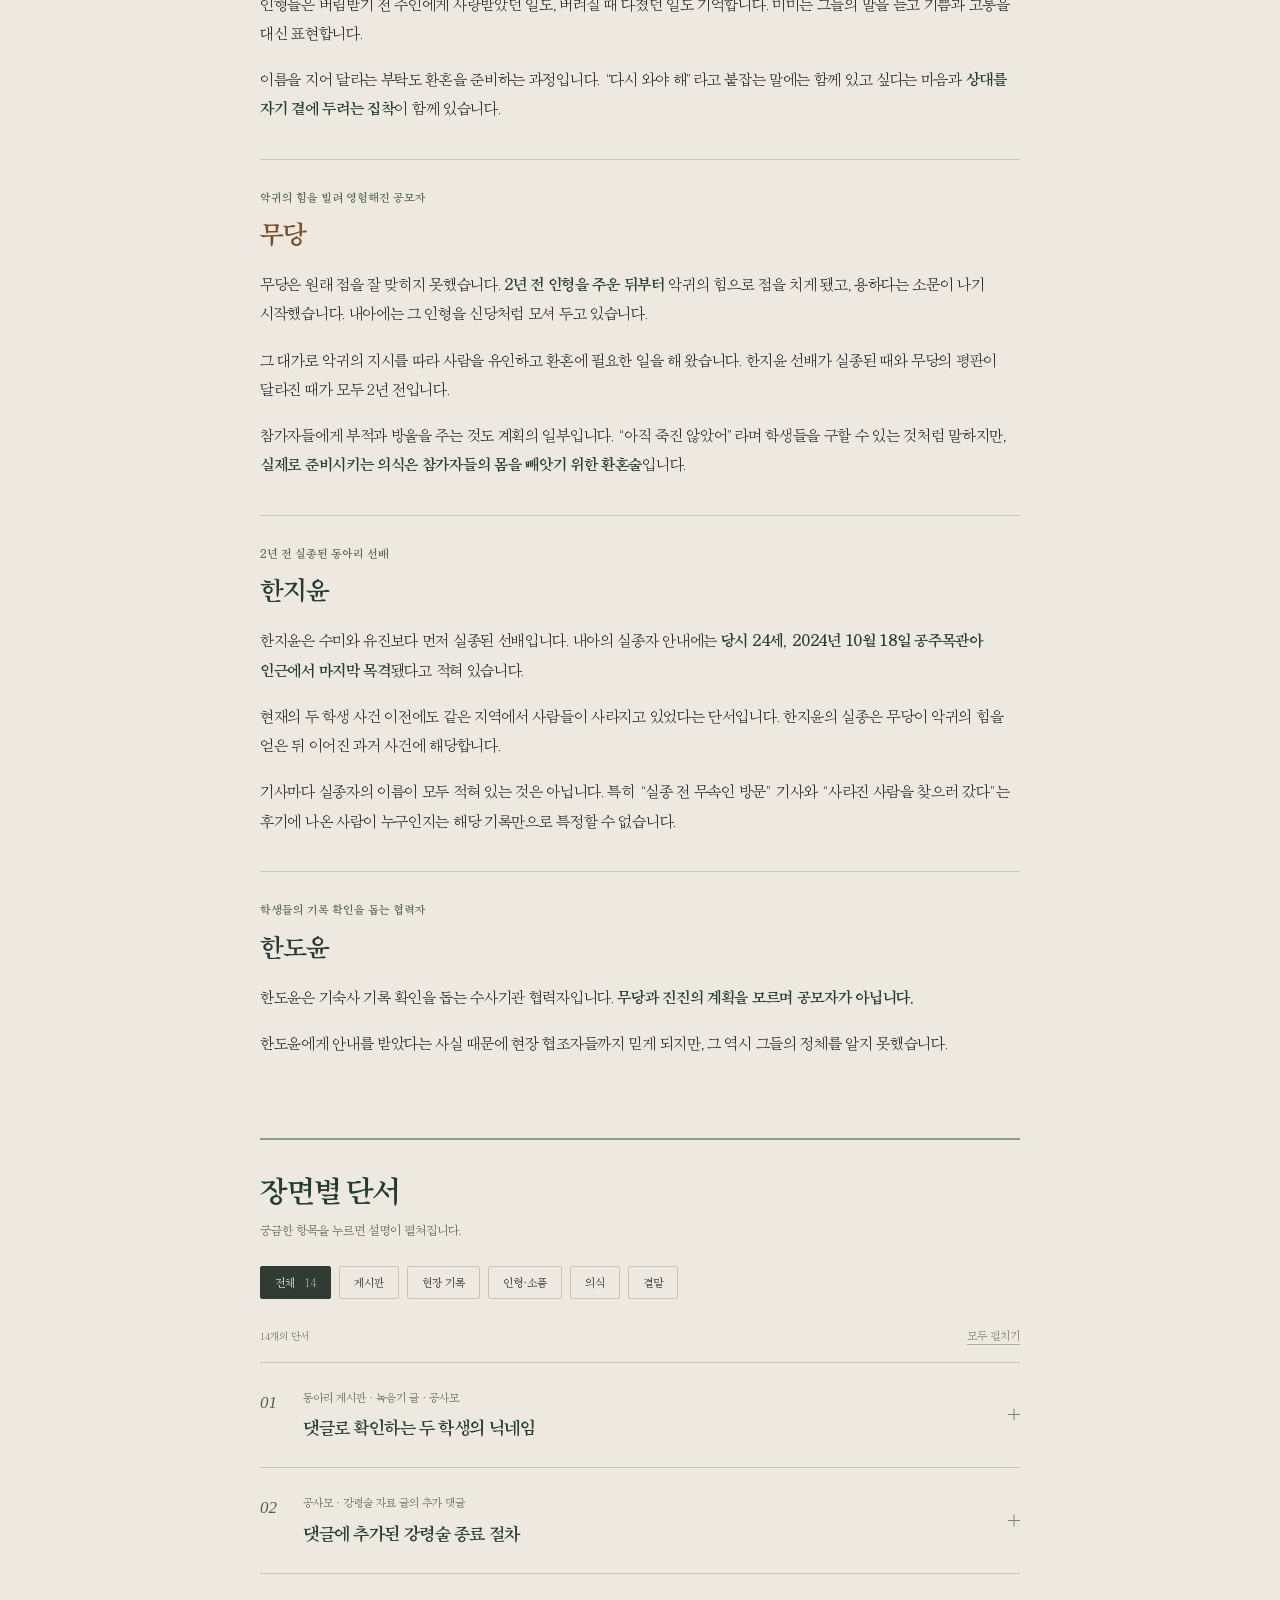
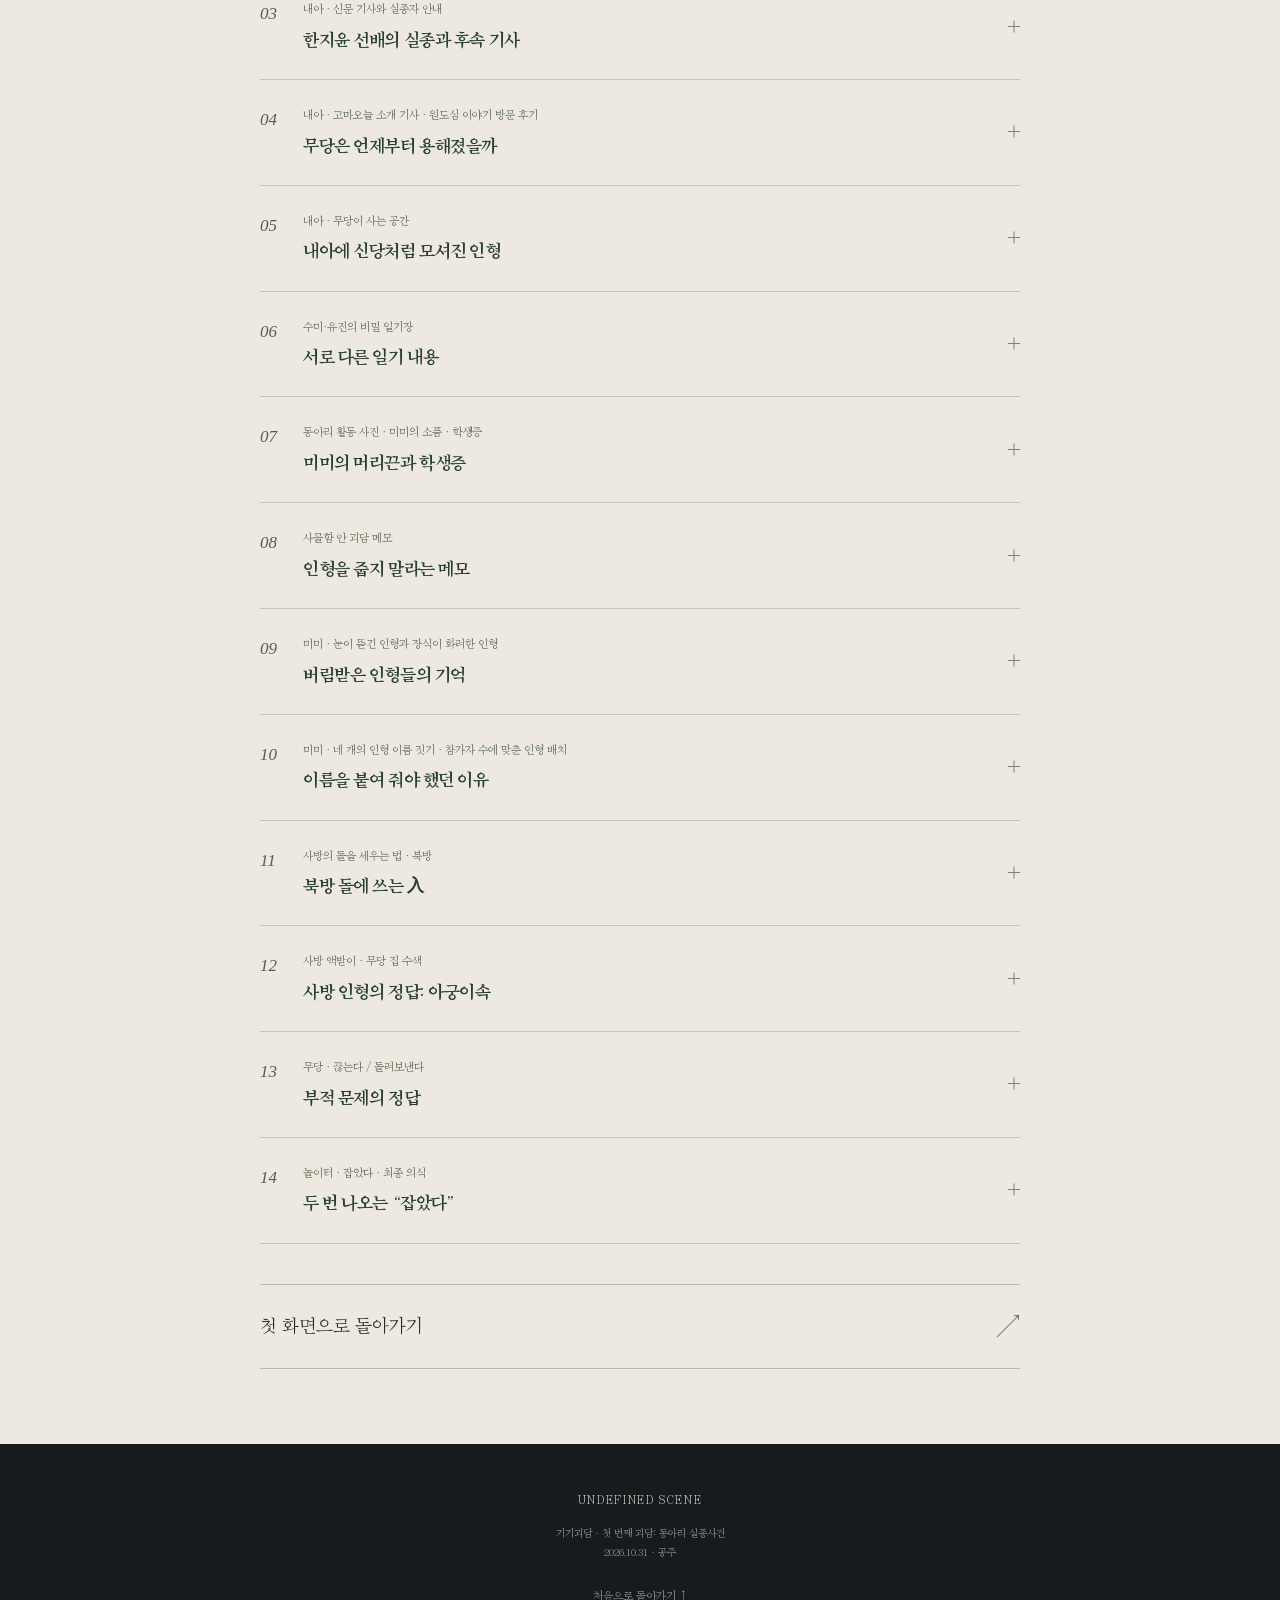
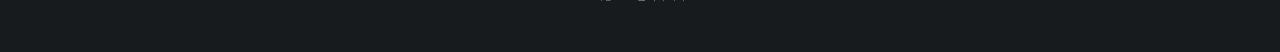
==== commit dcb80892: "Rebuild guide around character stories and current on-site evidence" ====
--- a/clues.html
+++ b/clues.html
@@ -1,8 +1,13 @@
-<!doctype html><html lang="ko"><head><meta charset="utf-8"><meta name="viewport" content="width=device-width,initial-scale=1,viewport-fit=cover"><meta name="theme-color" content="#171b1d"><meta name="robots" content="noindex,nofollow"><title>숨은 단서와 이스터에그 · 기기괴담</title><meta name="description" content="게시판, 일기, 소품, 의식에 남겨 둔 단서를 다시 읽습니다."><meta property="og:title" content="기기괴담 · epilogue"><meta property="og:description" content="기기괴담 후일담과 해설."><link rel="icon" href="assets/favicon.svg" type="image/svg+xml"><link rel="preload" href="assets/bookk-light.woff2?v=copy-3" as="font" type="font/woff2" crossorigin><link rel="stylesheet" href="style.css?v=copy-3"><script src="app.js" defer></script></head><body class="reading clues-page"><a class="skip" href="#main">본문으로 건너뛰기</a><header class="site-header"><a class="home-brand brand" href="./">UNDEFINED SCENE</a><a class="header-link" href="./">티켓으로 돌아가기 ↗</a></header>
-<main id="main"><section class="clues-intro"><h1>단서와 이스터에그</h1><p>게시판 암호와 소품, 인물의 행동을 설명합니다.</p><a class="back-story" href="epilogue.html">← 후일담 먼저 읽기</a></section>
-<div class="paper clues-paper"><div class="clues-column"><p class="reader-note">본편과 에필로그의 결말을 포함합니다. 궁금한 단서를 눌러 펼쳐 보세요.</p>
-<nav class="clue-filters" aria-label="단서 분류"><button type="button" data-filter="all" aria-pressed="true">전체 <span>17</span></button><button type="button" data-filter="community" aria-pressed="false">게시판·커뮤니티</button><button type="button" data-filter="objects" aria-pressed="false">사진·소품</button><button type="button" data-filter="ritual" aria-pressed="false">의식</button><button type="button" data-filter="ending" aria-pressed="false">결말</button></nav>
-<div class="clue-tools"><span id="clue-count" role="status">17개의 단서</span><button type="button" id="expand-all" aria-expanded="false">모두 펼치기</button></div><div id="clue-list"><details class="clue" data-category="community" id="clue-1"><summary><span class="clue-number">01</span><span><small>기기괴담 게시판 · 녹음기 글 · 커뮤니티 댓글</small><strong>댓글로 확인하는 두 학생의 닉네임</strong></span><span class="plus" aria-hidden="true"></span></summary><div class="clue-body"><p><b>jinjining은 박유진, itsme는 김수미</b>입니다. 녹음기 글에서 itsme가 “유진아”라고 부르자 jinjining이 자기 휴대폰에 녹음돼 있다고 답합니다.</p><p>두 계정은 공사모와 오컬트더쿠에서도 활동합니다. 같은 닉네임으로 쓴 글과 댓글을 모으면 강령술 정보를 찾아보고 의식을 준비한 과정을 확인할 수 있습니다.</p></div></details><details class="clue" data-category="community" id="clue-2"><summary><span class="clue-number">02</span><span><small>공사모 · 강아지가 귀신 보는 거 진짠가?</small><strong>강아지 글의 세로읽기</strong></span><span class="plus" aria-hidden="true"></span></summary><div class="clue-body"><p>각 줄의 첫 글자를 읽으면 <b>“강아지의 날 한 달 후”</b>가 됩니다. 첨부 자료의 암호를 풀기 위한 날짜 힌트입니다.</p><div class="acrostic" data-acrostic><p><b>강</b>아지가 귀신 본다는 거 진짜야?</p><p><b>아</b>니.. 요즘 우리 강아지가…</p><p><b>지</b>랄견 아니고 진짜…</p><p><b>의</b>젓하거든?</p><p><b>날</b> 진짜 좋아해서…</p><p><b>한</b>참을 짖는 거…</p><p><b>달</b>려가서 계속 그러니까…</p><p><b>후</b>.. 혹시 님들은 이런 적 없음?</p><button type="button" class="reveal-button" aria-pressed="false">첫 글자 표시하기</button></div><p>작성자가 전에 쓴 글을 찾아보라고 한 이유가 이 암호 때문입니다.</p></div></details><details class="clue" data-category="community" id="clue-3"><summary><span class="clue-number">03</span><span><small>공사모 · 와 나 방금 식겁한 썰 품</small><strong>거울 글의 세로읽기</strong></span><span class="plus" aria-hidden="true"></span></summary><div class="clue-body"><p>첫 글자를 읽으면 <b>오 / 빼 / 기 / 이 / 더 / 하 / 기 / 사</b>입니다. 계산하면 <b>5 − 2 + 4 = 7</b>이 나옵니다.</p><p>작성자 이름에 들어간 riddle과 이전 글을 읽어 보라는 댓글이 힌트입니다.</p></div></details><details class="clue" data-category="community" id="clue-4"><summary><span class="clue-number">04</span><span><small>공사모 · 강령술 자료 글의 추가 댓글</small><strong>댓글에 추가된 강령술 종료 절차</strong></span><span class="plus" aria-hidden="true"></span></summary><div class="clue-body"><p>가이드 음성을 보낸 작성자는 나중에 댓글로 빠뜨린 절차를 알려 줍니다. 의식을 마치려면 <b>“끝내도 되겠습니까?”라고 물어야 한다</b>는 내용입니다.</p><p>학생들이 의식을 제대로 끝내지 못했을 가능성을 보여 주는 댓글입니다.</p></div></details><details class="clue" data-category="community" id="clue-5"><summary><span class="clue-number">05</span><span><small>오컬트더쿠 · 강령술 시도하는 사람 필독</small><strong>인형 속 혼의 정체</strong></span><span class="plus" aria-hidden="true"></span></summary><div class="clue-body"><p>오컬트더쿠 공지에는 혼을 파괴하는 주술 <b>“잡았다. 이제 네 자리는 없어.”</b>가 나옵니다. 사용하기 전에 인형 안의 혼이 누구인지 확인하라는 경고도 있습니다.</p><p>악귀가 이미 사람의 몸을 차지했다면 인형 안에는 사람의 혼이 갇혀 있을 수 있기 때문입니다. 이 파괴 주술은 마지막에 진행한 환혼 의식과는 별개입니다.</p></div></details><details class="clue" data-category="community" id="clue-6"><summary><span class="clue-number">06</span><span><small>기기괴담 · 동방컴 파일 예전활동 폴더에 있어</small><strong>이전에도 있었던 실종</strong></span><span class="plus" aria-hidden="true"></span></summary><div class="clue-body"><p>같은 선배를 두고 학교 명단에는 <b>“휴학·자퇴”</b>, 동아리 노트에는 <b>“연락두절”</b>이라고 적혀 있습니다.</p><p>수미와 유진 이전에도 실종된 사람이 있었다는 단서입니다. 무당이 악귀와 거래하기 시작한 2년 전부터의 사건과 관련이 있습니다. 선배의 혼이 어느 인형에 있는지는 밝혀지지 않았습니다.</p></div></details><details class="clue" data-category="objects" id="clue-7"><summary><span class="clue-number">07</span><span><small>수미·유진의 비밀 일기장</small><strong>서로 다른 일기 내용</strong></span><span class="plus" aria-hidden="true"></span></summary><div class="clue-body"><p>수미는 전화를 건 적이 없다고 쓰지만 유진은 수미에게 전화를 받았다고 씁니다. 수미가 집에 있었다는 날, 유진은 동아리방에서 수미를 봤고 사진도 찍었습니다.</p><p><b>수미가 기억하지 못하는 동안 악귀가 수미의 몸으로 행동한 것</b>입니다. 두 일기를 비교하면 빙의가 진행되고 있음을 알 수 있습니다.</p></div></details><details class="clue" data-category="objects" id="clue-8"><summary><span class="clue-number">08</span><span><small>동아리 활동 사진 · 미미의 소품 · 학생증</small><strong>미미의 머리끈과 학생증</strong></span><span class="plus" aria-hidden="true"></span></summary><div class="clue-body"><p>미미는 동아리 활동 사진 속 김수미와 같은 머리끈을 하고 있습니다. 학생증의 얼굴도 같습니다.</p><p>미미가 <b>김수미의 몸을 차지하고 있다는 단서</b>입니다. 본명을 불렀을 때 보이는 반응도 관련이 있습니다.</p></div></details><details class="clue" data-category="objects" id="clue-9"><summary><span class="clue-number">09</span><span><small>사물함 안 괴담 메모</small><strong>인형을 줍지 말라는 메모</strong></span><span class="plus" aria-hidden="true"></span></summary><div class="clue-body"><p>사물함 메모에는 <b>“인형 주워오지 말 것. 수미 너 보라고 씀.”</b>이라고 적혀 있습니다. 수미가 인형을 주워 온 일과 연결됩니다.</p><p>같은 메모에는 이름 없는 인형에 이름을 붙이면 이름을 준 사람을 기억한다는 내용도 있습니다. 미미가 이름 짓기를 시킨 뒤 “이제 너희를 기억할 거야”라고 하는 이유입니다.</p></div></details><details class="clue" data-category="objects" id="clue-10"><summary><span class="clue-number">10</span><span><small>미미의 인형 퀴즈</small><strong>미미가 내는 인형 퀴즈</strong></span><span class="plus" aria-hidden="true"></span></summary><div class="clue-body"><p>미미는 눈이 떨어진 인형의 아픔을 표현하고, 장식이 화려한 인형의 자랑을 대신합니다. 말을 듣고 해당 인형을 찾는 문제입니다.</p><p>이 장면에는 <b>이름을 붙이는 네 인형, 퀴즈의 정답인 두 인형, 의식용으로 받는 빈 받이 두 개</b>가 나옵니다. 서로 다른 인형들이므로 구분해야 합니다.</p></div></details><details class="clue" data-category="ritual" id="clue-11"><summary><span class="clue-number">11</span><span><small>사방의 돌을 세우는 법 · 북방</small><strong>북방 돌에 쓰는 入</strong></span><span class="plus" aria-hidden="true"></span></summary><div class="clue-body"><p>안내문은 북방 돌의 빈 면에 <b>入(들 입)</b>을 쓰고 그 면을 의식장 중앙으로 향하게 하라고 합니다. 의식에 참여하는 산 사람이 직접 써야 한다는 조건도 있습니다.</p><p>참가자가 이 글자를 쓰면서 안내문에 적힌 “귀환의 문”이 완성됩니다. 진진이 돌을 치우지 못하게 한 이유는 의식이 끝날 때까지 결계가 필요했기 때문입니다.</p></div></details><details class="clue" data-category="ritual" id="clue-12"><summary><span class="clue-number">12</span><span><small>사방 액받이 · 무당 집 수색</small><strong>사방 인형의 정답: 아궁이속</strong></span><span class="plus" aria-hidden="true"></span></summary><div class="clue-body"><p>청룡은 동쪽·푸른 실, 주작은 남쪽·붉은 실, 백호는 서쪽·흰 실, 현무는 북쪽·검은 실입니다. 해당 인형의 글자를 동·남·서·북 순서로 읽으면 <b>아 → 궁 → 이 → 속</b>이 됩니다. 의식도구를 찾을 장소입니다.</p><p>사방의 돌 네 개는 의식장 경계에, 사방 인형 네 개는 중앙 의식에 사용합니다. 미미에게 받은 빈 받이 두 개도 따로 필요합니다.</p></div></details><details class="clue" data-category="ritual" id="clue-13"><summary><span class="clue-number">13</span><span><small>무당 · 끊는다 / 돌려보낸다</small><strong>부적 문제의 정답</strong></span><span class="plus" aria-hidden="true"></span></summary><div class="clue-body"><p>붙은 것을 떼어 내서 보내려면 <b>끊는다 + 돌려보낸다</b>를 골라야 합니다.</p><p>무당은 문제를 풀게 하고 필요한 물건을 주면서 참가자들이 자신의 지시를 따르도록 합니다. 실제로 준비하고 있던 것은 참가자의 몸을 악귀에게 넘기는 의식이었습니다.</p></div></details><details class="clue" data-category="ritual" id="clue-14"><summary><span class="clue-number">14</span><span><small>진진의 반복되는 인원 확인 · 손잡기</small><strong>진진의 인원 확인과 손잡기</strong></span><span class="plus" aria-hidden="true"></span></summary><div class="clue-body"><p>진진은 의식에 참가시킬 사람이 모두 모였는지 반복해서 확인합니다. 인형 속 악귀들에게 줄 몸이 필요했기 때문입니다.</p><p>참가자들이 서로 손을 잡고 주문을 외우는 것도 환혼 의식의 절차입니다. 진진은 자신이 말하기 전까지 손을 놓지 못하게 합니다.</p></div></details><details class="clue" data-category="ending" id="clue-15"><summary><span class="clue-number">15</span><span><small>놀이터 · 잡았다 · 최종 의식</small><strong>두 번 나오는 “잡았다”</strong></span><span class="plus" aria-hidden="true"></span></summary><div class="clue-body"><p>놀이터에서 귀신이 나타난 세 장소의 글자를 순서대로 이으면 <b>“잡았다”</b>가 됩니다. 수미와 유진이 만든 입부테스트의 정답입니다.</p><p>마지막 의식에서도 같은 말이 나옵니다. 이때는 악귀들이 참가자들을 붙잡았다는 뜻입니다.</p></div></details><details class="clue" data-category="ending" id="clue-16"><summary><span class="clue-number">16</span><span><small>진진의 웃음 · 퇴장 · 라디오 뉴스</small><strong>진진의 성공 선언과 실종 뉴스</strong></span><span class="plus" aria-hidden="true"></span></summary><div class="clue-body"><p>진진이 말한 <b>“우리가 성공했어요”</b>는 인형 속 악귀들이 사람의 몸을 얻는 데 성공했다는 뜻입니다.</p><p>이어서 나오는 집단 실종 뉴스는 의식에 참여한 사람들에게 벌어진 일을 알립니다. 학생들을 구했다고 생각한 참가자들이 실종자가 된 결말입니다.</p></div></details><details class="clue" data-category="ending" id="clue-17"><summary><span class="clue-number">17</span><span><small>무당의 안내 · 수사 결과와 인물의 주장</small><strong>무당의 “아직 죽진 않았어”</strong></span><span class="plus" aria-hidden="true"></span></summary><div class="clue-body"><p>무당은 학생들을 구할 수 있는 것처럼 말하며 참가자들을 의식에 끌어들입니다. <b>무당의 말만으로 두 학생의 생사나 구출 가능성이 확인된 것은 아닙니다.</b></p><p>한도윤은 무당과 진진의 계획을 모르는 협력자입니다. 그가 안내했다고 해서 현장에서 만난 사람들까지 믿을 수 있었던 것은 아닙니다.</p></div></details></div>
-
+<!doctype html><html lang="ko"><head><meta charset="utf-8"><meta name="viewport" content="width=device-width,initial-scale=1,viewport-fit=cover"><meta name="theme-color" content="#171b1d"><meta name="robots" content="noindex,nofollow"><title>인물과 단서 해설 · 기기괴담</title><meta name="description" content="인물들의 사연과 현장 기록, 인형과 의식의 의미를 정리했습니다."><meta property="og:title" content="기기괴담 · epilogue"><meta property="og:description" content="기기괴담 후일담과 해설."><link rel="icon" href="assets/favicon.svg" type="image/svg+xml"><link rel="preload" href="assets/bookk-light.woff2?v=guide-8" as="font" type="font/woff2" crossorigin><link rel="stylesheet" href="style.css?v=guide-8"><script src="app.js?v=guide-8" defer></script></head><body class="reading clues-page"><a class="skip" href="#main">본문으로 건너뛰기</a><header class="site-header"><a class="home-brand brand" href="./">UNDEFINED SCENE</a><a class="header-link" href="./">티켓으로 돌아가기 ↗</a></header>
+<main id="main"><section class="clues-intro"><h1>인물과 단서 해설</h1><p>인물들의 사연을 먼저 읽고,<br>현장에 있었던 단서를 확인해 보세요.</p><a class="back-story" href="epilogue.html">← 후일담 읽기</a></section>
+<div class="paper clues-paper"><div class="clues-column"><p class="reader-note">본편과 에필로그의 결말을 포함합니다.</p>
+<nav class="guide-nav" aria-label="해설 목차"><a href="#characters">인물별 이야기</a><a href="#elements">장면별 단서</a></nav>
+<section class="character-section" id="characters"><h2 class="guide-section-title">인물별 이야기</h2>
+<nav class="character-index" aria-label="인물 바로가기"><a href="#character-students">김수미 · 박유진</a><a href="#character-jinjin">진진</a><a href="#character-mimi">미미</a><a href="#character-shaman">무당</a><a href="#character-jiyun">한지윤</a><a href="#character-doyun">한도윤</a></nav>
+<article class="character-card character-students" id="character-students"><span class="character-role">입부테스트를 만들던 두 학생</span><h3>김수미 · 박유진</h3><div class="character-body"><p>두 사람은 괴담 연구부의 입부테스트를 준비하던 학생들입니다. 인형을 주워 온 뒤 강령술을 진행했고, 이후 실종됐습니다.</p><p>일기에는 전화를 건 기억이 없는데 상대가 전화를 받았다고 하거나, 집에 있었다는 날 동아리방에서 찍힌 사진이 남는 일이 나옵니다. <b>본인이 기억하지 못하는 사이 악귀가 몸을 사용하고 있었던 것</b>입니다.</p><p>목관아에서 만나는 진진과 미미의 겉모습은 두 학생입니다. 하지만 그 몸 안에 있는 것은 악귀이며, 마지막 의식으로 두 학생이 구출된 것은 아닙니다.</p></div></article><article class="character-card character-jinjin" id="character-jinjin"><span class="character-role">박유진의 몸을 차지한 악귀</span><h3>진진</h3><div class="character-body"><p>진진은 미미와 무당의 계획을 알고 참가자들을 의식으로 안내합니다. 인형 속에 남아 있는 혼들도 자신처럼 사람의 몸을 얻기를 바랍니다.</p><p>인원과 준비물을 자꾸 확인하고, 모두 돌아올 때까지 기다리고, 손을 놓지 못하게 한 행동은 <b>환혼 의식을 빠짐없이 완성하기 위한 것</b>입니다.</p><p>마지막의 “우리가 성공했어요!”는 그 악귀들이 몸을 얻었다는 뜻입니다. 진진은 실제로 기뻐하고 있었고, 이어지는 뉴스에서는 의식에 참여한 사람들이 실종됐다고 보도합니다.</p></div></article><article class="character-card character-mimi" id="character-mimi"><span class="character-role">김수미의 몸을 차지한 악귀</span><h3>미미</h3><div class="character-body"><p>미미는 어렵게 얻은 몸을 빼앗기고 싶어 하지 않습니다. 동시에 자신이 돌보는 인형 속 혼들도 몸을 얻기를 바랍니다. 그들은 미미의 <b>친구이자 가족</b>입니다.</p><p>인형들은 버림받기 전 주인에게 사랑받았던 일도, 버려질 때 다쳤던 일도 기억합니다. 미미는 그들의 말을 듣고 기쁨과 고통을 대신 표현합니다.</p><p>이름을 지어 달라는 부탁도 환혼을 준비하는 과정입니다. “다시 와야 해”라고 붙잡는 말에는 함께 있고 싶다는 마음과 <b>상대를 자기 곁에 두려는 집착</b>이 함께 있습니다.</p></div></article><article class="character-card character-shaman" id="character-shaman"><span class="character-role">악귀의 힘을 빌려 영험해진 공모자</span><h3>무당</h3><div class="character-body"><p>무당은 원래 점을 잘 맞히지 못했습니다. <b>2년 전 인형을 주운 뒤부터</b> 악귀의 힘으로 점을 치게 됐고, 용하다는 소문이 나기 시작했습니다. 내아에는 그 인형을 신당처럼 모셔 두고 있습니다.</p><p>그 대가로 악귀의 지시를 따라 사람을 유인하고 환혼에 필요한 일을 해 왔습니다. 한지윤 선배가 실종된 때와 무당의 평판이 달라진 때가 모두 2년 전입니다.</p><p>참가자들에게 부적과 방울을 주는 것도 계획의 일부입니다. “아직 죽진 않았어”라며 학생들을 구할 수 있는 것처럼 말하지만, <b>실제로 준비시키는 의식은 참가자들의 몸을 빼앗기 위한 환혼술</b>입니다.</p></div></article><article class="character-card character-jiyun" id="character-jiyun"><span class="character-role">2년 전 실종된 동아리 선배</span><h3>한지윤</h3><div class="character-body"><p>한지윤은 수미와 유진보다 먼저 실종된 선배입니다. 내아의 실종자 안내에는 <b>당시 24세, 2024년 10월 18일 공주목관아 인근에서 마지막 목격</b>됐다고 적혀 있습니다.</p><p>현재의 두 학생 사건 이전에도 같은 지역에서 사람들이 사라지고 있었다는 단서입니다. 한지윤의 실종은 무당이 악귀의 힘을 얻은 뒤 이어진 과거 사건에 해당합니다.</p><p>기사마다 실종자의 이름이 모두 적혀 있는 것은 아닙니다. 특히 “실종 전 무속인 방문” 기사와 “사라진 사람을 찾으러 갔다”는 후기에 나온 사람이 누구인지는 해당 기록만으로 특정할 수 없습니다.</p></div></article><article class="character-card character-doyun" id="character-doyun"><span class="character-role">학생들의 기록 확인을 돕는 협력자</span><h3>한도윤</h3><div class="character-body"><p>한도윤은 기숙사 기록 확인을 돕는 수사기관 협력자입니다. <b>무당과 진진의 계획을 모르며 공모자가 아닙니다.</b></p><p>한도윤에게 안내를 받았다는 사실 때문에 현장 협조자들까지 믿게 되지만, 그 역시 그들의 정체를 알지 못했습니다.</p></div></article></section>
+<section id="elements" class="elements-section"><h2 class="guide-section-title">장면별 단서</h2><p class="section-description">궁금한 항목을 누르면 설명이 펼쳐집니다.</p>
+<nav class="clue-filters" aria-label="단서 분류"><button type="button" data-filter="all" aria-pressed="true">전체 <span>14</span></button><button type="button" data-filter="community" aria-pressed="false">게시판</button><button type="button" data-filter="records" aria-pressed="false">현장 기록</button><button type="button" data-filter="objects" aria-pressed="false">인형·소품</button><button type="button" data-filter="ritual" aria-pressed="false">의식</button><button type="button" data-filter="ending" aria-pressed="false">결말</button></nav>
+<div class="clue-tools"><span id="clue-count" role="status">14개의 단서</span><button type="button" id="expand-all" aria-expanded="false">모두 펼치기</button></div><div id="clue-list"><details class="clue" data-category="community" id="clue-1"><summary><span class="clue-number">01</span><span><small>동아리 게시판 · 녹음기 글 · 공사모</small><strong>댓글로 확인하는 두 학생의 닉네임</strong></span><span class="plus" aria-hidden="true"></span></summary><div class="clue-body"><p><b>jinjining은 박유진, itsme는 김수미</b>입니다. 녹음기 글에서 itsme가 “유진아”라고 부르자 jinjining이 자기 휴대폰에 녹음돼 있다고 답합니다.</p><p>동아리 게시판과 공사모에 남긴 글과 댓글을 함께 보면 두 사람이 강령술을 준비한 과정을 확인할 수 있습니다.</p></div></details><details class="clue" data-category="community" id="clue-2"><summary><span class="clue-number">02</span><span><small>공사모 · 강령술 자료 글의 추가 댓글</small><strong>댓글에 추가된 강령술 종료 절차</strong></span><span class="plus" aria-hidden="true"></span></summary><div class="clue-body"><p>가이드 음성을 보낸 작성자는 나중에 댓글로 빠뜨린 절차를 알려 줍니다. 의식을 마치려면 <b>“끝내도 되겠습니까?”라고 물어야 한다</b>는 내용입니다.</p><p>학생들이 의식을 제대로 끝내지 못했을 가능성을 보여 주는 댓글입니다.</p></div></details><details class="clue" data-category="records" id="clue-3"><summary><span class="clue-number">03</span><span><small>내아 · 신문 기사와 실종자 안내</small><strong>한지윤 선배의 실종과 후속 기사</strong></span><span class="plus" aria-hidden="true"></span></summary><div class="clue-body"><p><b>한지윤은 수미와 유진보다 2년 먼저 실종된 동아리 선배</b>입니다. 내아에 붙인 기사와 실종자 안내에서 사건을 확인할 수 있습니다.</p><div class="evidence-list"><div><span>2024.10.18 · 마지막 목격</span><h4>한지윤, 당시 24세</h4><p>「고마오늘」의 실종자 안내에는 공주목관아 인근에서 마지막으로 목격됐고, 이후 연락이 닿지 않는다고 적혀 있습니다.</p></div><div><span>2024.10.20 · 고마오늘</span><h4>공주목관아 인근 20대 여성 연락 두절</h4><p>10월 18일 마지막 목격 이후 가족과 지인의 연락에 응답하지 않았으며, 휴대전화 사용 기록도 확인되지 않았다는 기사입니다.</p></div><div><span>2024.11.07 · 공주생활신문</span><h4>원도심서 또 실종 신고</h4><p>원도심에서 실종 신고가 잇따르고 있음을 알립니다. 당시 경찰은 사건 간 연관성이 확인되지 않았다고 밝혔습니다.</p></div><div><span>2024.11.16 · 금강지역신문</span><h4>실종 전 무속인 방문 정황 확인</h4><p>실종 신고 중 한 건에서 당사자가 연락이 끊기기 전 목관아 인근 무속인을 방문한 정황이 확인됩니다. 기사에는 그 사람의 이름이 나오지 않으며, 방문과 실종의 직접적인 연관성도 아직 밝혀지지 않았다고 적혀 있습니다.</p></div></div><p>본편의 설정에서는 무당이 이 시기 실종 사건들에 관여했습니다. <b>기사에 남은 정황과 에필로그에서 밝혀지는 무당의 정체를 함께 읽는 단서</b>입니다.</p></div></details><details class="clue" data-category="records" id="clue-4"><summary><span class="clue-number">04</span><span><small>내아 · 고마오늘 소개 기사 · 원도심 이야기 방문 후기</small><strong>무당은 언제부터 용해졌을까</strong></span><span class="plus" aria-hidden="true"></span></summary><div class="clue-body"><p>2026년 10월 31일 「고마오늘」에는 무당이 <b>약 2년 전부터</b> 입소문을 타기 시작했다고 나옵니다. 그전에는 점이 맞지 않아 발길을 끊는 사람도 있었다는 내용이 함께 실려 있습니다.</p><div class="evidence-list"><div><span>2024.10.12 · 보리차**의 방문 후기</span><blockquote>전에 엄마랑 왔을 때는 잘 모르겠다는 생각이었는데 이번에는 좀 달랐어요. 따로 말씀드리지 않은 집안 사정을 짚으셔서 놀랐습니다.</blockquote></div><div><span>2024.10.31 · 모서리**의 방문 후기</span><p>사라진 사람을 찾아 달라고 방문한 손님은 무당에게 이런 말을 들었다고 적었습니다.</p><blockquote>돌아오는 게 아니라 다른 데로 가야 하는 애다</blockquote></div></div><p>무당의 평판이 달라진 시기와 실종 사건들이 발생한 시기는 모두 <b>2024년</b>입니다. 이는 무당이 인형 속 악귀의 힘을 얻고 사람들을 의식에 끌어들이기 시작한 때와 맞물립니다.</p><p>“다른 데로 가야 한다”는 말은 혼을 다른 몸으로 옮기는 환혼과 연결해 볼 수 있는 복선입니다. 후기에는 사라진 사람의 이름이 적혀 있지 않습니다.</p></div></details><details class="clue" data-category="objects" id="clue-5"><summary><span class="clue-number">05</span><span><small>내아 · 무당이 사는 공간</small><strong>내아에 신당처럼 모셔진 인형</strong></span><span class="plus" aria-hidden="true"></span></summary><div class="clue-body"><p>무당이 사는 내아에는 <b>인형이 신당처럼 모셔져 있습니다.</b> 무당이 인형 속 악귀를 신처럼 받들고 있다는 것을 보여 주는 배치입니다.</p><p>무당의 영험함은 그 악귀에게서 얻은 힘입니다. 인형을 모신 공간, 2년 전부터 달라진 평판, 이전 실종 사건의 기록을 함께 보면 무당과 악귀의 관계를 짐작할 수 있습니다.</p></div></details><details class="clue" data-category="objects" id="clue-6"><summary><span class="clue-number">06</span><span><small>수미·유진의 비밀 일기장</small><strong>서로 다른 일기 내용</strong></span><span class="plus" aria-hidden="true"></span></summary><div class="clue-body"><p>수미는 전화를 건 적이 없다고 쓰지만 유진은 수미에게 전화를 받았다고 씁니다. 수미가 집에 있었다는 날, 유진은 동아리방에서 수미를 봤고 사진도 찍었습니다.</p><p><b>수미가 기억하지 못하는 동안 악귀가 수미의 몸으로 행동한 것</b>입니다. 두 일기를 비교하면 빙의가 진행되고 있음을 알 수 있습니다.</p></div></details><details class="clue" data-category="objects" id="clue-7"><summary><span class="clue-number">07</span><span><small>동아리 활동 사진 · 미미의 소품 · 학생증</small><strong>미미의 머리끈과 학생증</strong></span><span class="plus" aria-hidden="true"></span></summary><div class="clue-body"><p>미미는 동아리 활동 사진 속 김수미와 같은 머리끈을 하고 있습니다. 학생증의 얼굴도 같습니다.</p><p>미미가 <b>김수미의 몸을 차지하고 있다는 단서</b>입니다. 본명을 불렀을 때 보이는 반응도 관련이 있습니다.</p></div></details><details class="clue" data-category="objects" id="clue-8"><summary><span class="clue-number">08</span><span><small>사물함 안 괴담 메모</small><strong>인형을 줍지 말라는 메모</strong></span><span class="plus" aria-hidden="true"></span></summary><div class="clue-body"><p>사물함 메모에는 <b>“인형 주워오지 말 것. 수미 너 보라고 씀.”</b>이라고 적혀 있습니다. 수미가 인형을 주워 온 일을 가리킵니다.</p><p>같은 메모에는 이름 없는 인형에 이름을 붙이면 이름을 준 사람을 기억한다는 이야기도 있습니다. 이후 미미가 이름을 지어 달라고 하는 장면과 연결됩니다.</p></div></details><details class="clue" data-category="objects" id="clue-9"><summary><span class="clue-number">09</span><span><small>미미 · 눈이 뜯긴 인형과 장식이 화려한 인형</small><strong>버림받은 인형들의 기억</strong></span><span class="plus" aria-hidden="true"></span></summary><div class="clue-body"><p>미미가 돌보는 인형들은 <b>버림받은 인형들</b>입니다. 미미는 그 안의 혼이 하는 말을 듣고, 그들이 겪은 일을 대신 표현합니다.</p><p>눈이 없는 인형은 <b>버려질 때 눈이 뜯긴 아픔</b>을 기억합니다. 미미가 “아무것도 안 보여”, “아파”라고 외치는 장면은 그때의 고통을 표현한 것입니다.</p><p>장식이 화려한 인형은 예전 주인이 무척 아끼며 보석 같은 장식도 달아 주던 인형입니다. “민지도 이런 나를 좋아했어”라는 말에는 <b>주인에게 사랑받았던 기억</b>이 담겨 있습니다. 자신의 장식을 자랑하고 빼앗기지 않으려는 태도도 그 기억에서 나옵니다.</p></div></details><details class="clue" data-category="ritual" id="clue-10"><summary><span class="clue-number">10</span><span><small>미미 · 네 개의 인형 이름 짓기 · 참가자 수에 맞춘 인형 배치</small><strong>이름을 붙여 줘야 했던 이유</strong></span><span class="plus" aria-hidden="true"></span></summary><div class="clue-body"><p>참가자들은 <b>이름이 없던 네 개의 인형</b>에 이름을 붙여 줍니다. 작품에서는 이름을 얻은 인형이 자신을 살아 있는 존재로 느끼게 된다는 설정을 사용합니다.</p><p>그래서 이름을 지어 주는 행위는 <b>환혼술을 진행하기 위해 필요한 절차</b>였습니다. 미미가 부탁을 들어줘야 인형을 내어 주겠다고 한 것도 참가자들이 이 절차에 참여하게 하기 위해서입니다.</p><p><b>현장에 놓인 인형의 수는 참가자 수에 맞춰져 있습니다.</b> 환혼할 혼과 몸의 수를 맞춰 준비한 것입니다. 이름을 지어 주는 네 개의 인형은 이 가운데 이름이 없던 인형들입니다.</p></div></details><details class="clue" data-category="ritual" id="clue-11"><summary><span class="clue-number">11</span><span><small>사방의 돌을 세우는 법 · 북방</small><strong>북방 돌에 쓰는 入</strong></span><span class="plus" aria-hidden="true"></span></summary><div class="clue-body"><p>안내문은 북방 돌의 빈 면에 <b>入(들 입)</b>을 쓰고 그 면을 의식장 중앙으로 향하게 하라고 합니다. 의식에 참여하는 산 사람이 직접 써야 한다는 조건도 있습니다.</p><p>참가자가 이 글자를 쓰면서 안내문에 적힌 “귀환의 문”이 완성됩니다. 진진이 돌을 치우지 못하게 한 이유는 의식이 끝날 때까지 결계가 필요했기 때문입니다.</p></div></details><details class="clue" data-category="ritual" id="clue-12"><summary><span class="clue-number">12</span><span><small>사방 액받이 · 무당 집 수색</small><strong>사방 인형의 정답: 아궁이속</strong></span><span class="plus" aria-hidden="true"></span></summary><div class="clue-body"><p>청룡은 동쪽·푸른 실, 주작은 남쪽·붉은 실, 백호는 서쪽·흰 실, 현무는 북쪽·검은 실입니다. 해당 인형의 글자를 동·남·서·북 순서로 읽으면 <b>아 → 궁 → 이 → 속</b>이 됩니다. 의식도구를 찾을 장소입니다.</p><p>사방의 돌 네 개는 의식장 경계에, 사방 인형 네 개는 중앙 의식에 사용합니다. 미미에게 받은 빈 받이 두 개도 따로 필요합니다.</p></div></details><details class="clue" data-category="ritual" id="clue-13"><summary><span class="clue-number">13</span><span><small>무당 · 끊는다 / 돌려보낸다</small><strong>부적 문제의 정답</strong></span><span class="plus" aria-hidden="true"></span></summary><div class="clue-body"><p>붙은 것을 떼어 내서 보내려면 <b>끊는다 + 돌려보낸다</b>를 골라야 합니다.</p><p>무당은 문제를 풀게 하고 필요한 물건을 주면서 참가자들이 자신의 지시를 따르도록 합니다. 실제로 준비하고 있던 것은 참가자의 몸을 악귀에게 넘기는 의식이었습니다.</p></div></details><details class="clue" data-category="ending" id="clue-14"><summary><span class="clue-number">14</span><span><small>놀이터 · 잡았다 · 최종 의식</small><strong>두 번 나오는 “잡았다”</strong></span><span class="plus" aria-hidden="true"></span></summary><div class="clue-body"><p>놀이터에서 귀신이 나타난 세 장소의 글자를 순서대로 이으면 <b>“잡았다”</b>가 됩니다. 수미와 유진이 만든 입부테스트의 정답입니다.</p><p>마지막 의식에서도 같은 말이 나옵니다. 이때는 악귀들이 참가자들을 붙잡았다는 뜻입니다.</p></div></details></div>
+</section>
 <a class="next-page" href="./"><span><strong>첫 화면으로 돌아가기</strong></span><span aria-hidden="true">↗</span></a>
 </div></div></main><footer class="footer"><span>UNDEFINED SCENE</span><p>기기괴담 · 첫 번째 괴담: 동아리 실종사건<br>2026.10.31 · 공주</p><a href="./">처음으로 돌아가기 ↑</a></footer></body></html>
--- a/style.css
+++ b/style.css
@@ -1,5 +1,5 @@
-@font-face{font-family:Bookk;src:url("assets/bookk-light.woff2?v=copy-3") format("woff2");font-weight:400;font-display:swap}
-@font-face{font-family:Bookk;src:url("assets/bookk-bold.woff2?v=copy-3") format("woff2");font-weight:700;font-display:swap}
+@font-face{font-family:Bookk;src:url("assets/bookk-light.woff2?v=guide-8") format("woff2");font-weight:400;font-display:swap}
+@font-face{font-family:Bookk;src:url("assets/bookk-bold.woff2?v=guide-8") format("woff2");font-weight:700;font-display:swap}
 :root{--ink:#252a2a;--night:#171b1d;--paper:#ede9e0;--muted:#858b87;--gold:#c4b4a0;--line:rgba(196,180,160,.24)}
 *{box-sizing:border-box}html{scroll-behavior:smooth;scroll-padding-top:90px}body{margin:0;font-family:Bookk,serif;color:var(--ink);background:var(--night);word-break:keep-all;-webkit-font-smoothing:antialiased}a{color:inherit;text-decoration:none}button{font:inherit;color:inherit;cursor:pointer}img{display:block;max-width:100%}button,a,summary{-webkit-tap-highlight-color:transparent}a:focus-visible,button:focus-visible,summary:focus-visible{outline:2px solid #aa8053;outline-offset:5px}[hidden]{display:none!important}::selection{background:#b4bdb3;color:#171b1d}.skip{position:fixed;top:-100px;left:16px;z-index:99;padding:12px 18px;background:var(--paper);color:var(--ink)}.skip:focus{top:12px}.brand{font-size:12px;letter-spacing:.19em}.eyebrow{display:block;font-size:10px;letter-spacing:.19em;color:var(--muted)}.english-title{font-family:Georgia,"Times New Roman",serif;font-weight:400!important;letter-spacing:-.045em}.landing{color:#e7e3d9}.landing-grid{max-width:1600px;min-height:100svh;margin:auto;display:grid;grid-template-columns:1fr 1fr}.cover{position:relative;overflow:hidden;min-height:820px}.cover-image{position:absolute;width:100%;height:100%;object-fit:cover;object-position:64% center;max-width:none}.cover-shade{position:absolute;inset:0;background:linear-gradient(180deg,rgba(10,15,18,.62),rgba(10,15,18,.06) 54%,rgba(10,15,18,.8))}.cover-type{position:absolute;top:9%;left:12%;right:12%;display:flex;flex-direction:column;align-items:center}.cover-type .brand{margin-bottom:37px;color:#e0d9cb}.title-art{position:relative;overflow:hidden;aspect-ratio:1385/400;width:100%;max-width:400px}.title-art img{position:absolute;width:110.9%;max-width:none;left:-5.4%;top:-52%}.subtitle-art{position:relative;overflow:hidden;aspect-ratio:2420/340;width:88%;max-width:350px;margin-top:13px}.subtitle-art img{position:absolute;width:111.07%;max-width:none;left:-5.99%;top:-161.8%}.cover-date{font-size:11px;letter-spacing:.23em;margin-top:23px;color:#c7bdb1}.cover-epilogue{position:absolute;bottom:6%;left:11%;font:italic clamp(64px,7.5vw,115px)/1 Georgia,serif;color:#e9e4d8;letter-spacing:-.07em;opacity:.86}.landing-copy{padding:84px clamp(36px,5.2vw,84px) 36px;display:flex;flex-direction:column;justify-content:center}.landing-heading h1{font-size:clamp(29px,2.8vw,42px);font-weight:400;letter-spacing:-.05em;margin:23px 0 29px}.landing-heading p{font-size:15px;line-height:1.95;color:#c1c4bd;margin:0 0 17px}.link-list{border-top:1px solid var(--line);margin-top:30px}.link-row{display:flex;width:100%;align-items:center;gap:19px;padding:23px 0;border:0;border-bottom:1px solid var(--line);background:transparent;text-align:left;transition:color .2s,padding .2s}.link-no{font-size:10px;color:#93958c;align-self:flex-start;margin-top:5px}.link-row strong{display:block;font-size:17px;font-weight:400;letter-spacing:.02em}.link-row small{display:block;font-size:11px;color:#a1a69f;line-height:1.7;margin-top:7px}.row-arrow{font-family:serif;margin-left:auto;color:var(--gold);font-size:22px}.link-row:hover{color:white;padding-left:6px}.epilogue-link .english-title{font-size:30px;line-height:1}.spoiler-note{font-size:11px;color:#969d97;line-height:1.8;margin:23px 0 0}.link-status{font-size:12px;line-height:1.7;color:var(--gold);margin:10px 0 0;min-height:20px}.small-note{font-size:12px;line-height:1.8}.landing-signature{margin-top:26px;font-size:11px;color:#8a938e;line-height:2}.landing-signature span{display:block;letter-spacing:.14em;font-size:10px}.site-header{height:76px;padding:0 5vw;display:flex;align-items:center;justify-content:space-between;color:#d5d7cd;border-bottom:1px solid rgba(255,255,255,.08)}.header-link{font-size:11px;color:#b7bcb4}.article-hero{position:relative;overflow:hidden;min-height:590px;display:flex;align-items:center}.hero-photo{position:absolute;inset:0;background:linear-gradient(90deg,rgba(17,23,25,.98),rgba(17,23,25,.82) 45%,rgba(17,23,25,.18)),url("assets/corridor.webp") 70% 50%/cover}.article-hero-copy{position:relative;max-width:800px;width:100%;margin:auto;padding:62px 40px;color:#ece8df}.hero-english{font-size:56px;display:block;color:var(--gold);margin-bottom:37px}.edition{font-size:11px;letter-spacing:.04em;color:#afb8b1}.article-hero h1{font-size:clamp(32px,4.5vw,52px);font-weight:400;letter-spacing:-.05em;margin:18px 0 24px}.article-hero p{font-size:16px;line-height:1.85;color:#b9c0b8}.hero-meta{margin-top:33px;font-size:11px;color:#8f9a93}.hero-meta span{margin:0 12px}.paper{background:var(--paper)}.reading-nav{display:flex;gap:35px;justify-content:center;border-bottom:1px solid #d6d4c9;padding:24px;font-size:12px}.reading-nav a:hover{color:#8a5f39}.story-column{max-width:760px;padding:40px 40px 90px;margin:auto}.reader-note{font-size:11px;line-height:1.8;color:#767a71;margin:0 0 44px}.story-chapter{margin-bottom:72px}.chapter-no{display:block;font:italic 19px Georgia,serif;color:#8c887a;margin-bottom:17px}.story-chapter h2{font-weight:400;font-size:26px;letter-spacing:-.04em;margin:0 0 30px}.story-chapter p,.truth-section>p,.clue-body p,.afterword p{font-size:16px;line-height:2.05;margin:0 0 21px;letter-spacing:-.025em}.story-chapter .dialogue{margin:30px 0;font-size:19px;color:#525c51}.truth-section{border-top:1px solid #bbbeb1;padding-top:60px;margin-top:100px}.truth-section h2{font-weight:400;font-size:32px;line-height:1.5;letter-spacing:-.04em;margin:20px 0 32px}.identity-list{margin:36px 0 48px}.identity-list>div{display:grid;grid-template-columns:78px 1fr;gap:22px;padding:22px 0;border-bottom:1px solid #d5d5c8}.identity-list h3{margin:4px 0;font-size:16px;font-weight:700}.identity-list p{margin:0;font-size:14px;line-height:1.95;color:#555c52}.question-heading{font-size:18px;font-weight:700;margin:35px 0 17px}.next-page{display:flex;justify-content:space-between;align-items:center;gap:20px;padding:28px 0;border-top:1px solid #b4bbac;border-bottom:1px solid #b4bbac;margin-top:70px}.next-page small{display:block;color:#737b6b;font-size:11px;margin-bottom:11px}.next-page strong{font-weight:400;font-size:18px;line-height:1.5}.next-page>span:last-child{font-size:24px;color:#747a68}.thank-you{text-align:center;margin-top:85px}.thank-you h2{font-size:23px;line-height:1.7;font-weight:400}.thank-you p{font-size:14px;line-height:1.95;color:#697264;margin:22px 0 30px}.thank-you a{font-size:11px;border-bottom:1px solid #abb39f;padding-bottom:7px}.footer{padding:46px 24px 50px;text-align:center;color:#909a90}.footer>span{font-size:11px;letter-spacing:.15em;color:#c1c7bb}.footer p{font-size:10px;line-height:1.9;margin:18px 0 24px}.footer a{font-size:11px}.clues-intro{max-width:840px;margin:auto;padding:68px 40px 60px;color:#e5e7dc}.clues-intro h1{font-size:39px;font-weight:400;line-height:1.55;letter-spacing:-.05em;margin:20px 0}.clues-intro p{font-size:15px;line-height:1.9;color:#aeb9ad}.back-story{display:inline-block;font-size:11px;color:#c7c7b7;margin-top:22px}.clues-column{max-width:840px;padding:40px 40px 75px;margin:auto}.clues-column>.reader-note{margin-bottom:30px}.clue-filters{display:flex;gap:8px;flex-wrap:wrap}.clue-filters button{border:1px solid #c2c7b9;background:transparent;border-radius:2px;font-size:11px;padding:10px 14px}.clue-filters button[aria-pressed=true]{background:#303b33;color:#f0efe4;border-color:#303b33}.clue-filters span{margin-left:6px;opacity:.65}.clue-tools{display:flex;justify-content:space-between;align-items:center;color:#757e6d;font-size:10px;padding:28px 0 17px}.clue-tools button{border:0;border-bottom:1px solid #a9b09d;padding:3px 0;background:transparent;font-size:11px}.clue{border-top:1px solid #c3c9ba;scroll-margin-top:30px}.clue:last-child{border-bottom:1px solid #c3c9ba}.clue summary{list-style:none;display:flex;align-items:center;gap:20px;padding:26px 0;cursor:pointer}.clue summary::-webkit-details-marker{display:none}.clue-number{font:italic 17px Georgia,serif;color:#7c8878;align-self:flex-start;margin-top:4px;min-width:23px}.clue summary small{display:block;font-size:10px;line-height:1.6;color:#7b8475;margin-bottom:8px}.clue summary strong{font-size:17px;font-weight:400;line-height:1.6;letter-spacing:-.025em}.plus{margin-left:auto;min-width:12px;height:12px;position:relative}.plus:before,.plus:after{content:"";position:absolute;top:5px;width:12px;height:1px;background:#7a8572}.plus:after{transform:rotate(90deg)}.clue[open] .plus:after{display:none}.clue-body{padding:0 32px 24px 43px}.clue-body p{font-size:14px;line-height:2}.clue-body b{font-weight:700;color:#344333}.acrostic{padding:22px 24px;margin:26px 0;background:#e1e2d7;border-left:2px solid #9ca991}.acrostic p{font-size:12px;margin:0 0 8px;line-height:1.8}.acrostic b{font-weight:400;transition:background .2s}.acrostic.revealed b{background:#bccaa9;color:#253326;font-weight:700;padding:2px}.reveal-button{background:transparent;border:0;border-bottom:1px solid #97a18d;font-size:11px;padding:7px 0;margin-top:8px}.afterword{margin-top:55px;padding-top:35px}.afterword h2{font-size:19px;font-weight:400;margin-bottom:20px}.afterword p{font-size:14px;color:#697260}.clues-column>.next-page{margin-top:40px}
 @media(min-width:1600px){.cover{min-height:950px}.landing-copy{padding-top:80px;padding-bottom:70px}}
@@ -7,8 +7,8 @@
 @media(prefers-reduced-motion:reduce){html{scroll-behavior:auto}*{transition:none!important}}
 
 /* Centered QR landing */
-@font-face{font-family:Pretendard;src:url("assets/pretendard-regular.woff2?v=copy-3") format("woff2");font-weight:400;font-display:swap}
-@font-face{font-family:Pretendard;src:url("assets/pretendard-semibold.woff2?v=copy-3") format("woff2");font-weight:600;font-display:swap}
+@font-face{font-family:Pretendard;src:url("assets/pretendard-regular.woff2?v=dialogue-4") format("woff2");font-weight:400;font-display:swap}
+@font-face{font-family:Pretendard;src:url("assets/pretendard-semibold.woff2?v=dialogue-4") format("woff2");font-weight:600;font-display:swap}
 .landing{font-family:Pretendard,-apple-system,BlinkMacSystemFont,"Apple SD Gothic Neo",sans-serif}
 .landing-grid{display:flex;flex-direction:column;align-items:center;justify-content:center;min-height:100svh;max-width:none;padding:42px 0 30px;position:relative;isolation:isolate}
 .landing .cover{position:static;min-height:0;height:auto;max-height:none;width:min(410px,100%);padding:0 30px 25px;overflow:visible}
@@ -33,3 +33,45 @@
 .landing .spoiler-note{font-size:11px;line-height:1.7;color:#b0b8ba;text-align:center;margin:20px 0 0}
 .landing .landing-signature{font-size:10px;line-height:1.6;color:#89979c;margin-top:23px;text-align:center}
 @media(max-width:760px){.landing-grid{padding:32px 0 25px}.landing .cover{width:320px;max-width:100%;padding:0 23px 23px}.landing .cover-type .brand{font-size:9px;margin-bottom:23px}.landing .cover-epilogue{font-size:34px;margin-top:20px}.landing .landing-copy{width:min(420px,100%);padding:0 24px}.landing .link-row{min-height:80px;padding:17px 35px}.landing .link-row:hover{padding-left:35px}.landing .link-row strong{font-size:16px}.landing .link-row small{font-size:10px}.landing .row-arrow{right:17px;font-size:19px}.landing .spoiler-note{font-size:10px;margin-top:18px}.landing .landing-signature{margin-top:20px}.landing .cover-image{object-position:66% center}}
+
+/* Character dialogue and story emphasis */
+.story-chapter h2{font-weight:700;color:#293a38}
+.story-chapter .dialogue{font-size:18px;line-height:1.85;margin:27px 0;letter-spacing:-.02em}
+.story-chapter .voice-jinjin{color:#245963}
+.story-chapter .voice-shaman{color:#78502d}
+.story-chapter .voice-mimi{color:#71405f}
+.story-chapter strong{font-weight:700}
+.story-chapter .voice-emphasis{color:inherit}
+.story-chapter .memory-emphasis{color:#304b4c}
+.story-chapter .reveal-emphasis{color:#71405f}
+.truth-section h2,.question-heading{color:#304b4c}
+@media(max-width:760px){.story-chapter .dialogue{font-size:17px;line-height:1.9;margin:25px 0}}
+
+/* Character-first guide */
+.clues-intro h1,.article-hero h1{font-weight:700}
+.clues-intro p{color:#c4cbc2}
+.guide-nav{display:flex;gap:10px;padding-bottom:28px;border-bottom:1px solid #c1c8b8;margin-bottom:35px}
+.guide-nav a{padding:12px 18px;background:#dce0d3;border:1px solid #b8c2ac;border-radius:4px;font-size:13px;font-weight:700;color:#293c33}
+.guide-nav a:hover{background:#cbd3c1}
+.guide-section-title{font-size:29px;font-weight:700;letter-spacing:-.04em;color:#243b33;margin:0 0 22px}
+.character-index{display:flex;gap:9px 17px;flex-wrap:wrap;margin-bottom:23px;padding-bottom:19px}
+.character-index a{font-size:12px;font-weight:700;color:#485e4c;border-bottom:1px solid #9eac93;padding:5px 0}
+.character-card{border-top:1px solid #c4cbbd;padding:29px 0 18px;scroll-margin-top:28px}
+.character-role{display:block;color:#586755;font-size:11px;font-weight:700;line-height:1.7;margin-bottom:10px}
+.character-card h3{font-size:25px;line-height:1.4;font-weight:700;letter-spacing:-.035em;margin:0 0 18px;color:#293c33}
+.character-jinjin h3{color:#245963}.character-mimi h3{color:#71405f}.character-shaman h3{color:#78502d}
+.character-body p{font-size:15px;line-height:1.95;letter-spacing:-.02em;margin:0 0 17px}
+.character-body b{font-weight:700;color:#263d32}
+.elements-section{border-top:2px solid #8b9c81;margin-top:45px;padding-top:37px;scroll-margin-top:28px}
+.section-description{font-size:12px;line-height:1.8;color:#586755;margin:-8px 0 24px}
+.clue summary strong{font-weight:700;color:#283e31}
+.clue summary small{color:#5b6853;font-size:11px}
+.clue-number{color:#50614a}
+.evidence-list{margin:24px 0 28px;padding:0 20px;background:#e0e4d8;border-left:3px solid #7c9072}
+.evidence-list>div{padding:20px 0;border-bottom:1px solid #c4cdbb}
+.evidence-list>div:last-child{border-bottom:0}
+.evidence-list span{display:block;font-size:11px;line-height:1.7;color:#506347;font-weight:700}
+.evidence-list h4{font-size:15px;line-height:1.65;font-weight:700;margin:8px 0 11px;color:#2d4533}
+.evidence-list p{font-size:13px;margin:10px 0 0}
+.evidence-list blockquote{font-size:14px;font-weight:700;line-height:1.9;margin:12px 0 0;color:#4a4834}
+@media(max-width:760px){.guide-section-title{font-size:25px}.guide-nav a{font-size:12px;padding:12px 14px}.character-card h3{font-size:23px}.character-body p{font-size:14px;line-height:1.95}.character-index{gap:7px 15px}.character-index a{font-size:11px}.clue summary strong{font-size:16px}.clue summary small{font-size:10px}.evidence-list{padding:0 15px}.evidence-list h4{font-size:14px}.evidence-list blockquote{font-size:13px}}
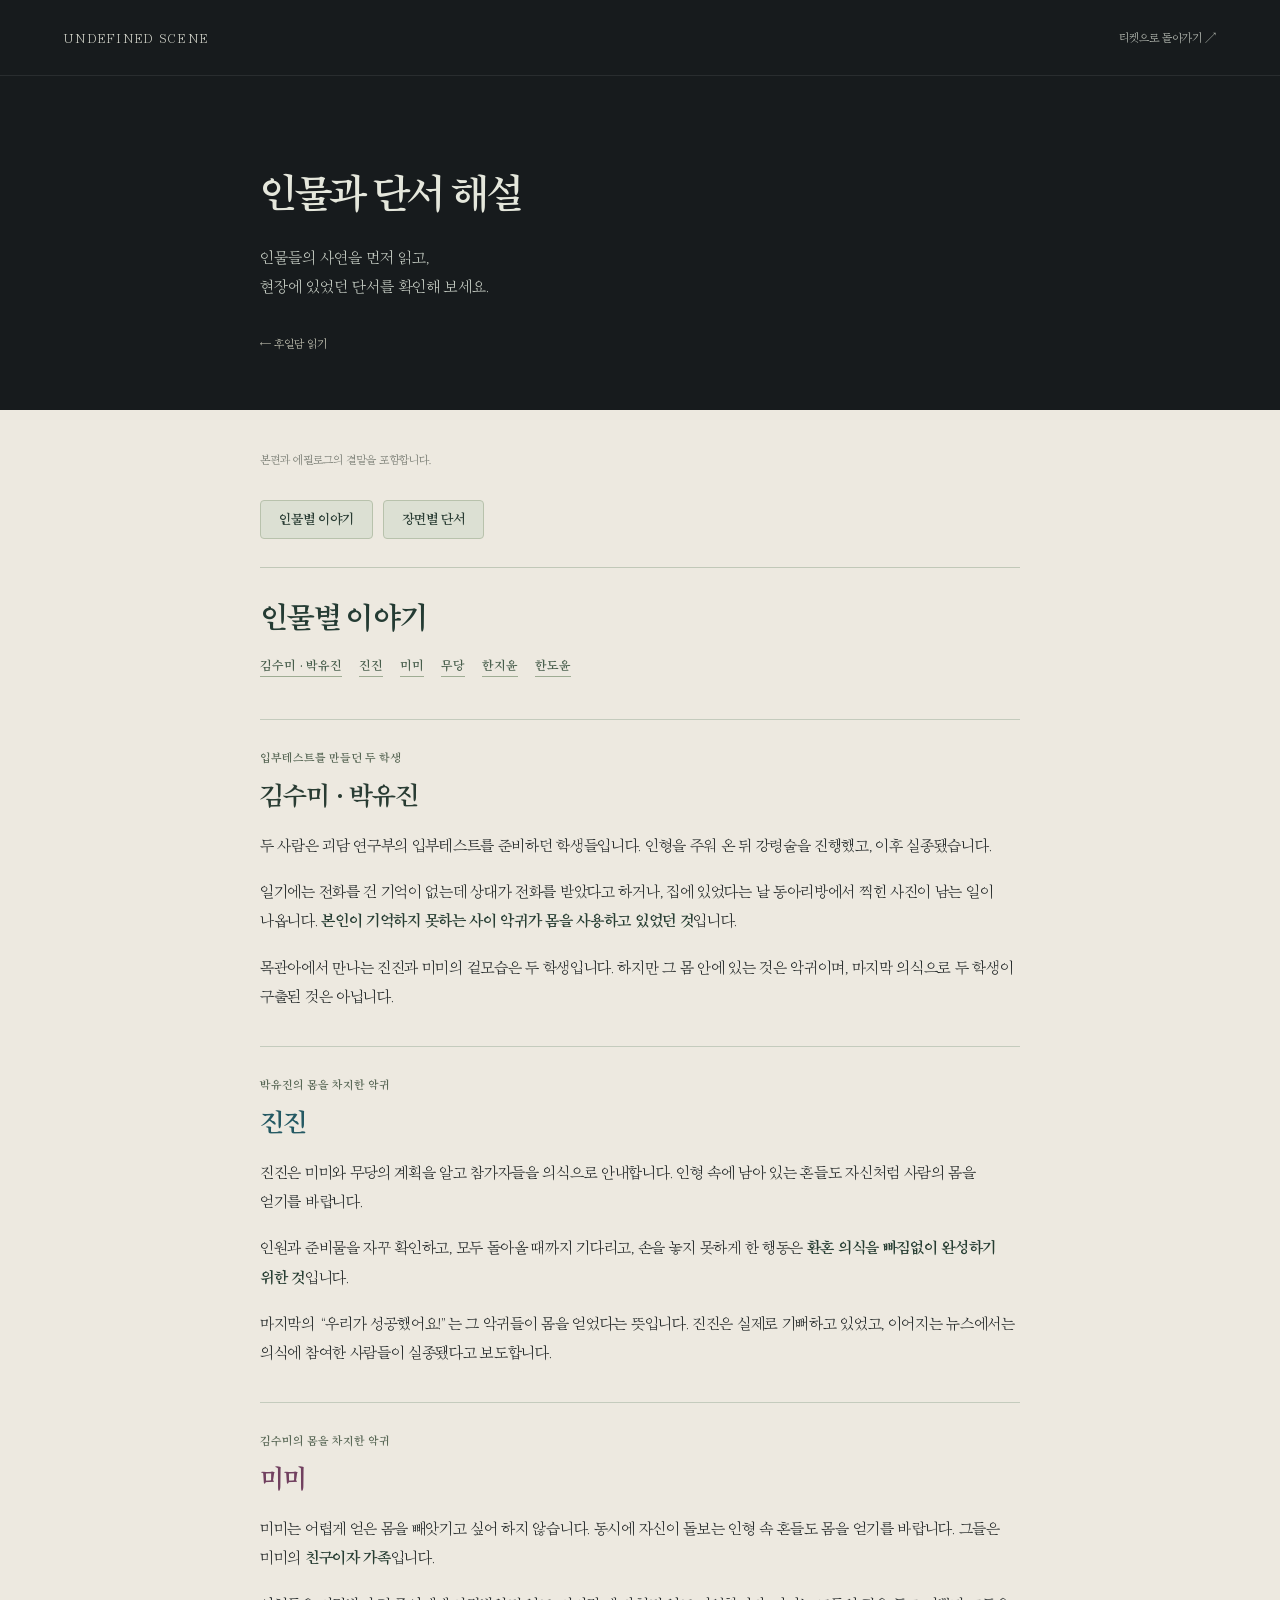
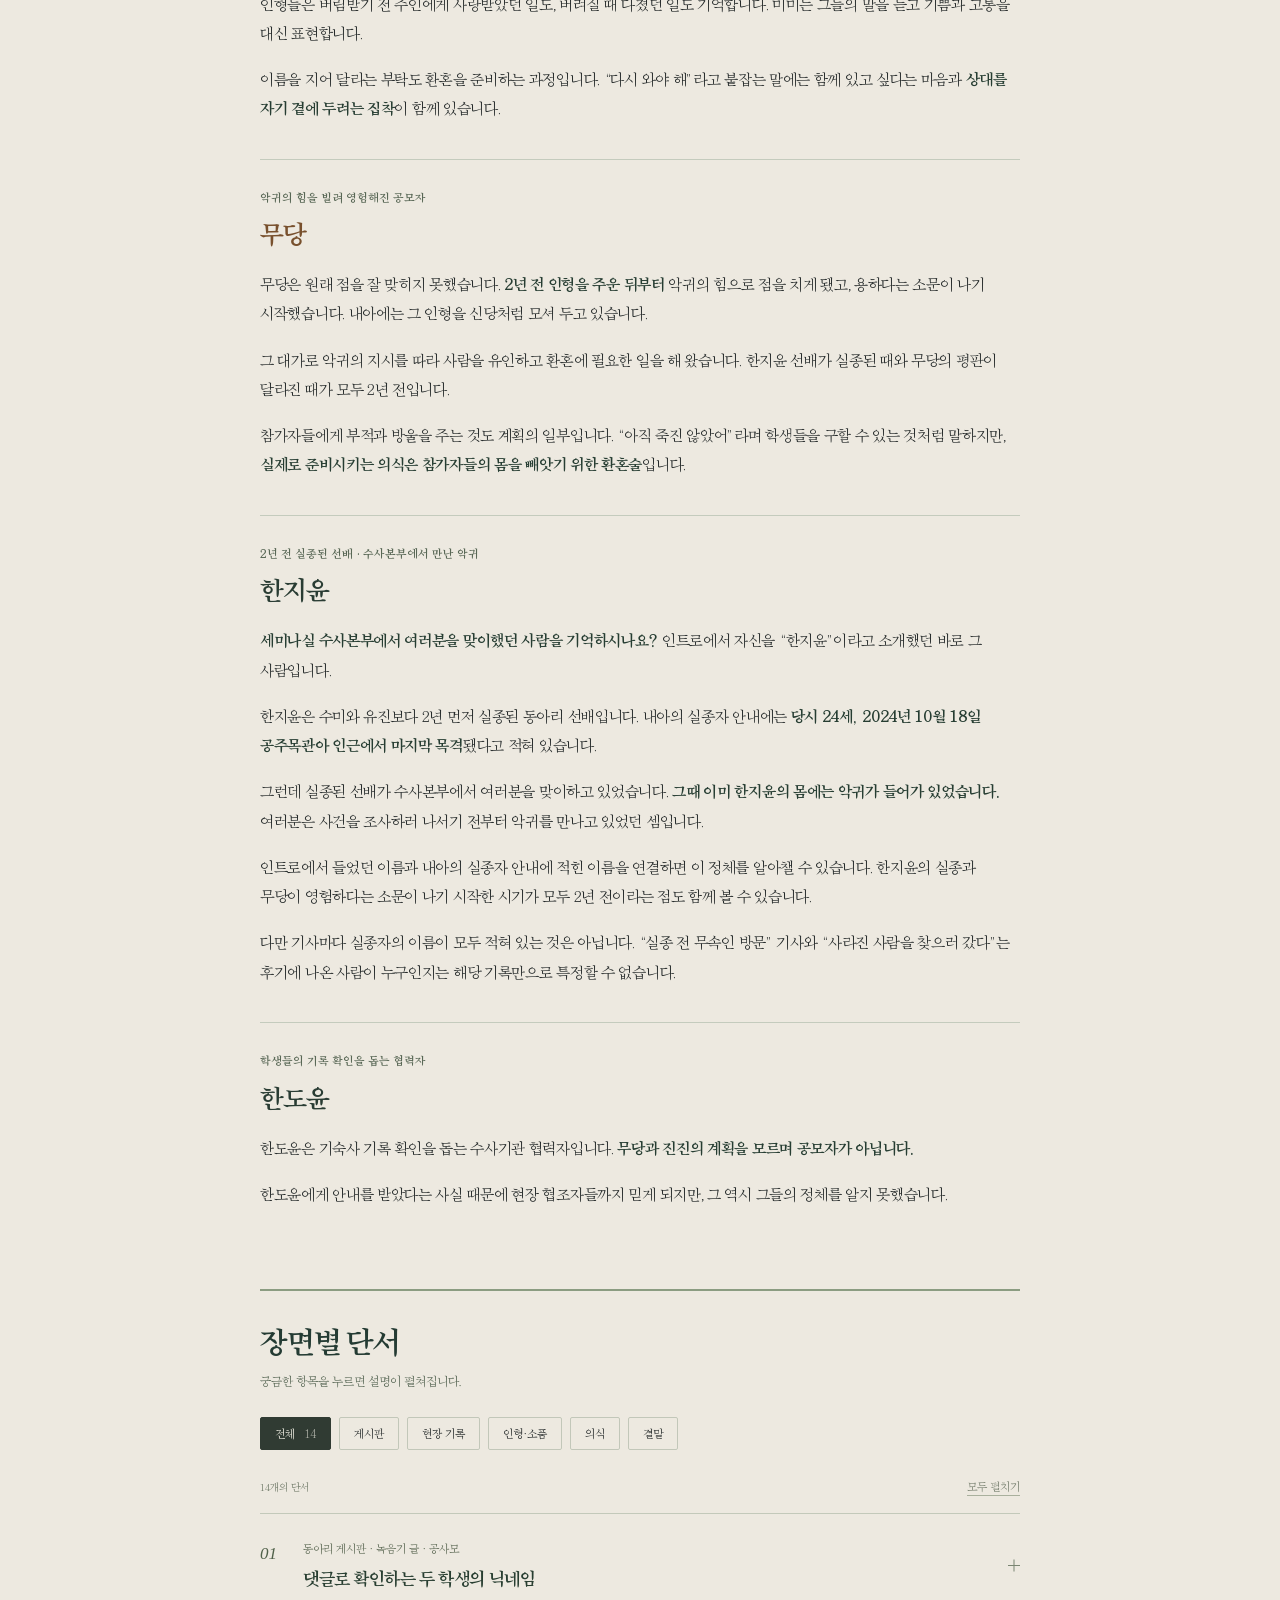
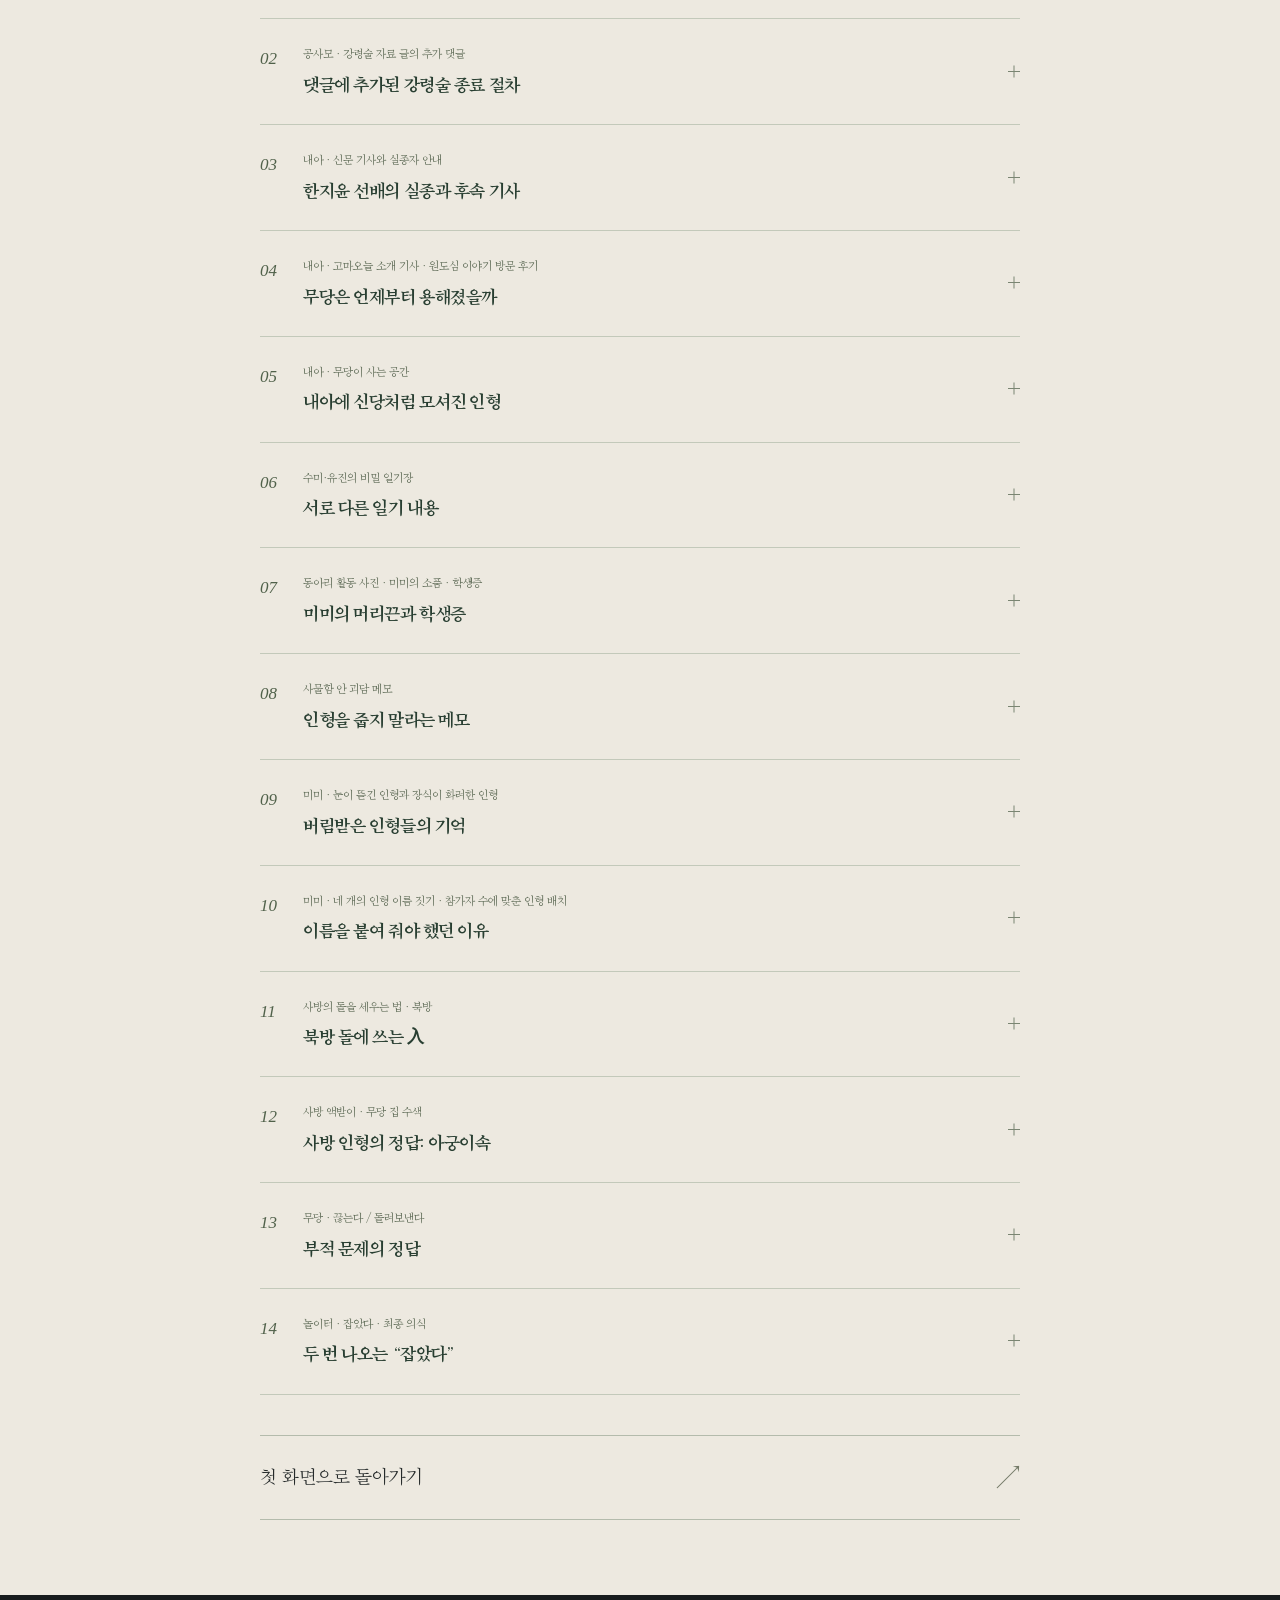
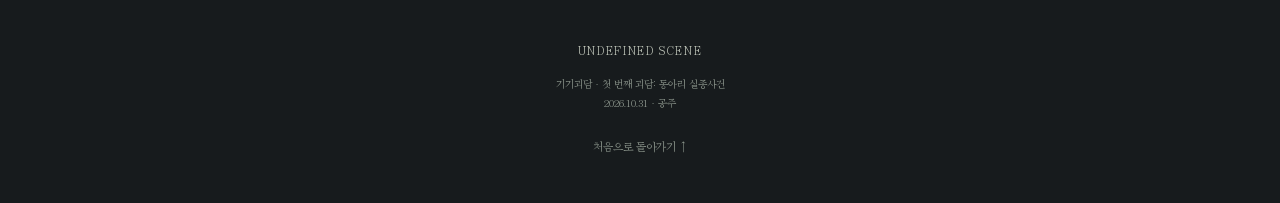
==== commit 98d259fa: "Reveal Han Jiyun’s identity at the investigation headquarters" ====
--- a/clues.html
+++ b/clues.html
@@ -1,13 +1,13 @@
-<!doctype html><html lang="ko"><head><meta charset="utf-8"><meta name="viewport" content="width=device-width,initial-scale=1,viewport-fit=cover"><meta name="theme-color" content="#171b1d"><meta name="robots" content="noindex,nofollow"><title>인물과 단서 해설 · 기기괴담</title><meta name="description" content="인물들의 사연과 현장 기록, 인형과 의식의 의미를 정리했습니다."><meta property="og:title" content="기기괴담 · epilogue"><meta property="og:description" content="기기괴담 후일담과 해설."><link rel="icon" href="assets/favicon.svg" type="image/svg+xml"><link rel="preload" href="assets/bookk-light.woff2?v=guide-8" as="font" type="font/woff2" crossorigin><link rel="stylesheet" href="style.css?v=guide-8"><script src="app.js?v=guide-8" defer></script></head><body class="reading clues-page"><a class="skip" href="#main">본문으로 건너뛰기</a><header class="site-header"><a class="home-brand brand" href="./">UNDEFINED SCENE</a><a class="header-link" href="./">티켓으로 돌아가기 ↗</a></header>
+<!doctype html><html lang="ko"><head><meta charset="utf-8"><meta name="viewport" content="width=device-width,initial-scale=1,viewport-fit=cover"><meta name="theme-color" content="#171b1d"><meta name="robots" content="noindex,nofollow"><title>인물과 단서 해설 · 기기괴담</title><meta name="description" content="인물들의 사연과 현장 기록, 인형과 의식의 의미를 정리했습니다."><meta property="og:title" content="기기괴담 · epilogue"><meta property="og:description" content="기기괴담 후일담과 해설."><link rel="icon" href="assets/favicon.svg" type="image/svg+xml"><link rel="preload" href="assets/bookk-light.woff2?v=jiyun-9" as="font" type="font/woff2" crossorigin><link rel="stylesheet" href="style.css?v=jiyun-9"><script src="app.js?v=guide-8" defer></script></head><body class="reading clues-page"><a class="skip" href="#main">본문으로 건너뛰기</a><header class="site-header"><a class="home-brand brand" href="./">UNDEFINED SCENE</a><a class="header-link" href="./">티켓으로 돌아가기 ↗</a></header>
 <main id="main"><section class="clues-intro"><h1>인물과 단서 해설</h1><p>인물들의 사연을 먼저 읽고,<br>현장에 있었던 단서를 확인해 보세요.</p><a class="back-story" href="epilogue.html">← 후일담 읽기</a></section>
 <div class="paper clues-paper"><div class="clues-column"><p class="reader-note">본편과 에필로그의 결말을 포함합니다.</p>
 <nav class="guide-nav" aria-label="해설 목차"><a href="#characters">인물별 이야기</a><a href="#elements">장면별 단서</a></nav>
 <section class="character-section" id="characters"><h2 class="guide-section-title">인물별 이야기</h2>
 <nav class="character-index" aria-label="인물 바로가기"><a href="#character-students">김수미 · 박유진</a><a href="#character-jinjin">진진</a><a href="#character-mimi">미미</a><a href="#character-shaman">무당</a><a href="#character-jiyun">한지윤</a><a href="#character-doyun">한도윤</a></nav>
-<article class="character-card character-students" id="character-students"><span class="character-role">입부테스트를 만들던 두 학생</span><h3>김수미 · 박유진</h3><div class="character-body"><p>두 사람은 괴담 연구부의 입부테스트를 준비하던 학생들입니다. 인형을 주워 온 뒤 강령술을 진행했고, 이후 실종됐습니다.</p><p>일기에는 전화를 건 기억이 없는데 상대가 전화를 받았다고 하거나, 집에 있었다는 날 동아리방에서 찍힌 사진이 남는 일이 나옵니다. <b>본인이 기억하지 못하는 사이 악귀가 몸을 사용하고 있었던 것</b>입니다.</p><p>목관아에서 만나는 진진과 미미의 겉모습은 두 학생입니다. 하지만 그 몸 안에 있는 것은 악귀이며, 마지막 의식으로 두 학생이 구출된 것은 아닙니다.</p></div></article><article class="character-card character-jinjin" id="character-jinjin"><span class="character-role">박유진의 몸을 차지한 악귀</span><h3>진진</h3><div class="character-body"><p>진진은 미미와 무당의 계획을 알고 참가자들을 의식으로 안내합니다. 인형 속에 남아 있는 혼들도 자신처럼 사람의 몸을 얻기를 바랍니다.</p><p>인원과 준비물을 자꾸 확인하고, 모두 돌아올 때까지 기다리고, 손을 놓지 못하게 한 행동은 <b>환혼 의식을 빠짐없이 완성하기 위한 것</b>입니다.</p><p>마지막의 “우리가 성공했어요!”는 그 악귀들이 몸을 얻었다는 뜻입니다. 진진은 실제로 기뻐하고 있었고, 이어지는 뉴스에서는 의식에 참여한 사람들이 실종됐다고 보도합니다.</p></div></article><article class="character-card character-mimi" id="character-mimi"><span class="character-role">김수미의 몸을 차지한 악귀</span><h3>미미</h3><div class="character-body"><p>미미는 어렵게 얻은 몸을 빼앗기고 싶어 하지 않습니다. 동시에 자신이 돌보는 인형 속 혼들도 몸을 얻기를 바랍니다. 그들은 미미의 <b>친구이자 가족</b>입니다.</p><p>인형들은 버림받기 전 주인에게 사랑받았던 일도, 버려질 때 다쳤던 일도 기억합니다. 미미는 그들의 말을 듣고 기쁨과 고통을 대신 표현합니다.</p><p>이름을 지어 달라는 부탁도 환혼을 준비하는 과정입니다. “다시 와야 해”라고 붙잡는 말에는 함께 있고 싶다는 마음과 <b>상대를 자기 곁에 두려는 집착</b>이 함께 있습니다.</p></div></article><article class="character-card character-shaman" id="character-shaman"><span class="character-role">악귀의 힘을 빌려 영험해진 공모자</span><h3>무당</h3><div class="character-body"><p>무당은 원래 점을 잘 맞히지 못했습니다. <b>2년 전 인형을 주운 뒤부터</b> 악귀의 힘으로 점을 치게 됐고, 용하다는 소문이 나기 시작했습니다. 내아에는 그 인형을 신당처럼 모셔 두고 있습니다.</p><p>그 대가로 악귀의 지시를 따라 사람을 유인하고 환혼에 필요한 일을 해 왔습니다. 한지윤 선배가 실종된 때와 무당의 평판이 달라진 때가 모두 2년 전입니다.</p><p>참가자들에게 부적과 방울을 주는 것도 계획의 일부입니다. “아직 죽진 않았어”라며 학생들을 구할 수 있는 것처럼 말하지만, <b>실제로 준비시키는 의식은 참가자들의 몸을 빼앗기 위한 환혼술</b>입니다.</p></div></article><article class="character-card character-jiyun" id="character-jiyun"><span class="character-role">2년 전 실종된 동아리 선배</span><h3>한지윤</h3><div class="character-body"><p>한지윤은 수미와 유진보다 먼저 실종된 선배입니다. 내아의 실종자 안내에는 <b>당시 24세, 2024년 10월 18일 공주목관아 인근에서 마지막 목격</b>됐다고 적혀 있습니다.</p><p>현재의 두 학생 사건 이전에도 같은 지역에서 사람들이 사라지고 있었다는 단서입니다. 한지윤의 실종은 무당이 악귀의 힘을 얻은 뒤 이어진 과거 사건에 해당합니다.</p><p>기사마다 실종자의 이름이 모두 적혀 있는 것은 아닙니다. 특히 “실종 전 무속인 방문” 기사와 “사라진 사람을 찾으러 갔다”는 후기에 나온 사람이 누구인지는 해당 기록만으로 특정할 수 없습니다.</p></div></article><article class="character-card character-doyun" id="character-doyun"><span class="character-role">학생들의 기록 확인을 돕는 협력자</span><h3>한도윤</h3><div class="character-body"><p>한도윤은 기숙사 기록 확인을 돕는 수사기관 협력자입니다. <b>무당과 진진의 계획을 모르며 공모자가 아닙니다.</b></p><p>한도윤에게 안내를 받았다는 사실 때문에 현장 협조자들까지 믿게 되지만, 그 역시 그들의 정체를 알지 못했습니다.</p></div></article></section>
+<article class="character-card character-students" id="character-students"><span class="character-role">입부테스트를 만들던 두 학생</span><h3>김수미 · 박유진</h3><div class="character-body"><p>두 사람은 괴담 연구부의 입부테스트를 준비하던 학생들입니다. 인형을 주워 온 뒤 강령술을 진행했고, 이후 실종됐습니다.</p><p>일기에는 전화를 건 기억이 없는데 상대가 전화를 받았다고 하거나, 집에 있었다는 날 동아리방에서 찍힌 사진이 남는 일이 나옵니다. <b>본인이 기억하지 못하는 사이 악귀가 몸을 사용하고 있었던 것</b>입니다.</p><p>목관아에서 만나는 진진과 미미의 겉모습은 두 학생입니다. 하지만 그 몸 안에 있는 것은 악귀이며, 마지막 의식으로 두 학생이 구출된 것은 아닙니다.</p></div></article><article class="character-card character-jinjin" id="character-jinjin"><span class="character-role">박유진의 몸을 차지한 악귀</span><h3>진진</h3><div class="character-body"><p>진진은 미미와 무당의 계획을 알고 참가자들을 의식으로 안내합니다. 인형 속에 남아 있는 혼들도 자신처럼 사람의 몸을 얻기를 바랍니다.</p><p>인원과 준비물을 자꾸 확인하고, 모두 돌아올 때까지 기다리고, 손을 놓지 못하게 한 행동은 <b>환혼 의식을 빠짐없이 완성하기 위한 것</b>입니다.</p><p>마지막의 “우리가 성공했어요!”는 그 악귀들이 몸을 얻었다는 뜻입니다. 진진은 실제로 기뻐하고 있었고, 이어지는 뉴스에서는 의식에 참여한 사람들이 실종됐다고 보도합니다.</p></div></article><article class="character-card character-mimi" id="character-mimi"><span class="character-role">김수미의 몸을 차지한 악귀</span><h3>미미</h3><div class="character-body"><p>미미는 어렵게 얻은 몸을 빼앗기고 싶어 하지 않습니다. 동시에 자신이 돌보는 인형 속 혼들도 몸을 얻기를 바랍니다. 그들은 미미의 <b>친구이자 가족</b>입니다.</p><p>인형들은 버림받기 전 주인에게 사랑받았던 일도, 버려질 때 다쳤던 일도 기억합니다. 미미는 그들의 말을 듣고 기쁨과 고통을 대신 표현합니다.</p><p>이름을 지어 달라는 부탁도 환혼을 준비하는 과정입니다. “다시 와야 해”라고 붙잡는 말에는 함께 있고 싶다는 마음과 <b>상대를 자기 곁에 두려는 집착</b>이 함께 있습니다.</p></div></article><article class="character-card character-shaman" id="character-shaman"><span class="character-role">악귀의 힘을 빌려 영험해진 공모자</span><h3>무당</h3><div class="character-body"><p>무당은 원래 점을 잘 맞히지 못했습니다. <b>2년 전 인형을 주운 뒤부터</b> 악귀의 힘으로 점을 치게 됐고, 용하다는 소문이 나기 시작했습니다. 내아에는 그 인형을 신당처럼 모셔 두고 있습니다.</p><p>그 대가로 악귀의 지시를 따라 사람을 유인하고 환혼에 필요한 일을 해 왔습니다. 한지윤 선배가 실종된 때와 무당의 평판이 달라진 때가 모두 2년 전입니다.</p><p>참가자들에게 부적과 방울을 주는 것도 계획의 일부입니다. “아직 죽진 않았어”라며 학생들을 구할 수 있는 것처럼 말하지만, <b>실제로 준비시키는 의식은 참가자들의 몸을 빼앗기 위한 환혼술</b>입니다.</p></div></article><article class="character-card character-jiyun" id="character-jiyun"><span class="character-role">2년 전 실종된 선배 · 수사본부에서 만난 악귀</span><h3>한지윤</h3><div class="character-body"><p><b>세미나실 수사본부에서 여러분을 맞이했던 사람을 기억하시나요?</b> 인트로에서 자신을 “한지윤”이라고 소개했던 바로 그 사람입니다.</p><p>한지윤은 수미와 유진보다 2년 먼저 실종된 동아리 선배입니다. 내아의 실종자 안내에는 <b>당시 24세, 2024년 10월 18일 공주목관아 인근에서 마지막 목격</b>됐다고 적혀 있습니다.</p><p>그런데 실종된 선배가 수사본부에서 여러분을 맞이하고 있었습니다. <b>그때 이미 한지윤의 몸에는 악귀가 들어가 있었습니다.</b> 여러분은 사건을 조사하러 나서기 전부터 악귀를 만나고 있었던 셈입니다.</p><p>인트로에서 들었던 이름과 내아의 실종자 안내에 적힌 이름을 연결하면 이 정체를 알아챌 수 있습니다. 한지윤의 실종과 무당이 영험하다는 소문이 나기 시작한 시기가 모두 2년 전이라는 점도 함께 볼 수 있습니다.</p><p>다만 기사마다 실종자의 이름이 모두 적혀 있는 것은 아닙니다. “실종 전 무속인 방문” 기사와 “사라진 사람을 찾으러 갔다”는 후기에 나온 사람이 누구인지는 해당 기록만으로 특정할 수 없습니다.</p></div></article><article class="character-card character-doyun" id="character-doyun"><span class="character-role">학생들의 기록 확인을 돕는 협력자</span><h3>한도윤</h3><div class="character-body"><p>한도윤은 기숙사 기록 확인을 돕는 수사기관 협력자입니다. <b>무당과 진진의 계획을 모르며 공모자가 아닙니다.</b></p><p>한도윤에게 안내를 받았다는 사실 때문에 현장 협조자들까지 믿게 되지만, 그 역시 그들의 정체를 알지 못했습니다.</p></div></article></section>
 <section id="elements" class="elements-section"><h2 class="guide-section-title">장면별 단서</h2><p class="section-description">궁금한 항목을 누르면 설명이 펼쳐집니다.</p>
 <nav class="clue-filters" aria-label="단서 분류"><button type="button" data-filter="all" aria-pressed="true">전체 <span>14</span></button><button type="button" data-filter="community" aria-pressed="false">게시판</button><button type="button" data-filter="records" aria-pressed="false">현장 기록</button><button type="button" data-filter="objects" aria-pressed="false">인형·소품</button><button type="button" data-filter="ritual" aria-pressed="false">의식</button><button type="button" data-filter="ending" aria-pressed="false">결말</button></nav>
-<div class="clue-tools"><span id="clue-count" role="status">14개의 단서</span><button type="button" id="expand-all" aria-expanded="false">모두 펼치기</button></div><div id="clue-list"><details class="clue" data-category="community" id="clue-1"><summary><span class="clue-number">01</span><span><small>동아리 게시판 · 녹음기 글 · 공사모</small><strong>댓글로 확인하는 두 학생의 닉네임</strong></span><span class="plus" aria-hidden="true"></span></summary><div class="clue-body"><p><b>jinjining은 박유진, itsme는 김수미</b>입니다. 녹음기 글에서 itsme가 “유진아”라고 부르자 jinjining이 자기 휴대폰에 녹음돼 있다고 답합니다.</p><p>동아리 게시판과 공사모에 남긴 글과 댓글을 함께 보면 두 사람이 강령술을 준비한 과정을 확인할 수 있습니다.</p></div></details><details class="clue" data-category="community" id="clue-2"><summary><span class="clue-number">02</span><span><small>공사모 · 강령술 자료 글의 추가 댓글</small><strong>댓글에 추가된 강령술 종료 절차</strong></span><span class="plus" aria-hidden="true"></span></summary><div class="clue-body"><p>가이드 음성을 보낸 작성자는 나중에 댓글로 빠뜨린 절차를 알려 줍니다. 의식을 마치려면 <b>“끝내도 되겠습니까?”라고 물어야 한다</b>는 내용입니다.</p><p>학생들이 의식을 제대로 끝내지 못했을 가능성을 보여 주는 댓글입니다.</p></div></details><details class="clue" data-category="records" id="clue-3"><summary><span class="clue-number">03</span><span><small>내아 · 신문 기사와 실종자 안내</small><strong>한지윤 선배의 실종과 후속 기사</strong></span><span class="plus" aria-hidden="true"></span></summary><div class="clue-body"><p><b>한지윤은 수미와 유진보다 2년 먼저 실종된 동아리 선배</b>입니다. 내아에 붙인 기사와 실종자 안내에서 사건을 확인할 수 있습니다.</p><div class="evidence-list"><div><span>2024.10.18 · 마지막 목격</span><h4>한지윤, 당시 24세</h4><p>「고마오늘」의 실종자 안내에는 공주목관아 인근에서 마지막으로 목격됐고, 이후 연락이 닿지 않는다고 적혀 있습니다.</p></div><div><span>2024.10.20 · 고마오늘</span><h4>공주목관아 인근 20대 여성 연락 두절</h4><p>10월 18일 마지막 목격 이후 가족과 지인의 연락에 응답하지 않았으며, 휴대전화 사용 기록도 확인되지 않았다는 기사입니다.</p></div><div><span>2024.11.07 · 공주생활신문</span><h4>원도심서 또 실종 신고</h4><p>원도심에서 실종 신고가 잇따르고 있음을 알립니다. 당시 경찰은 사건 간 연관성이 확인되지 않았다고 밝혔습니다.</p></div><div><span>2024.11.16 · 금강지역신문</span><h4>실종 전 무속인 방문 정황 확인</h4><p>실종 신고 중 한 건에서 당사자가 연락이 끊기기 전 목관아 인근 무속인을 방문한 정황이 확인됩니다. 기사에는 그 사람의 이름이 나오지 않으며, 방문과 실종의 직접적인 연관성도 아직 밝혀지지 않았다고 적혀 있습니다.</p></div></div><p>본편의 설정에서는 무당이 이 시기 실종 사건들에 관여했습니다. <b>기사에 남은 정황과 에필로그에서 밝혀지는 무당의 정체를 함께 읽는 단서</b>입니다.</p></div></details><details class="clue" data-category="records" id="clue-4"><summary><span class="clue-number">04</span><span><small>내아 · 고마오늘 소개 기사 · 원도심 이야기 방문 후기</small><strong>무당은 언제부터 용해졌을까</strong></span><span class="plus" aria-hidden="true"></span></summary><div class="clue-body"><p>2026년 10월 31일 「고마오늘」에는 무당이 <b>약 2년 전부터</b> 입소문을 타기 시작했다고 나옵니다. 그전에는 점이 맞지 않아 발길을 끊는 사람도 있었다는 내용이 함께 실려 있습니다.</p><div class="evidence-list"><div><span>2024.10.12 · 보리차**의 방문 후기</span><blockquote>전에 엄마랑 왔을 때는 잘 모르겠다는 생각이었는데 이번에는 좀 달랐어요. 따로 말씀드리지 않은 집안 사정을 짚으셔서 놀랐습니다.</blockquote></div><div><span>2024.10.31 · 모서리**의 방문 후기</span><p>사라진 사람을 찾아 달라고 방문한 손님은 무당에게 이런 말을 들었다고 적었습니다.</p><blockquote>돌아오는 게 아니라 다른 데로 가야 하는 애다</blockquote></div></div><p>무당의 평판이 달라진 시기와 실종 사건들이 발생한 시기는 모두 <b>2024년</b>입니다. 이는 무당이 인형 속 악귀의 힘을 얻고 사람들을 의식에 끌어들이기 시작한 때와 맞물립니다.</p><p>“다른 데로 가야 한다”는 말은 혼을 다른 몸으로 옮기는 환혼과 연결해 볼 수 있는 복선입니다. 후기에는 사라진 사람의 이름이 적혀 있지 않습니다.</p></div></details><details class="clue" data-category="objects" id="clue-5"><summary><span class="clue-number">05</span><span><small>내아 · 무당이 사는 공간</small><strong>내아에 신당처럼 모셔진 인형</strong></span><span class="plus" aria-hidden="true"></span></summary><div class="clue-body"><p>무당이 사는 내아에는 <b>인형이 신당처럼 모셔져 있습니다.</b> 무당이 인형 속 악귀를 신처럼 받들고 있다는 것을 보여 주는 배치입니다.</p><p>무당의 영험함은 그 악귀에게서 얻은 힘입니다. 인형을 모신 공간, 2년 전부터 달라진 평판, 이전 실종 사건의 기록을 함께 보면 무당과 악귀의 관계를 짐작할 수 있습니다.</p></div></details><details class="clue" data-category="objects" id="clue-6"><summary><span class="clue-number">06</span><span><small>수미·유진의 비밀 일기장</small><strong>서로 다른 일기 내용</strong></span><span class="plus" aria-hidden="true"></span></summary><div class="clue-body"><p>수미는 전화를 건 적이 없다고 쓰지만 유진은 수미에게 전화를 받았다고 씁니다. 수미가 집에 있었다는 날, 유진은 동아리방에서 수미를 봤고 사진도 찍었습니다.</p><p><b>수미가 기억하지 못하는 동안 악귀가 수미의 몸으로 행동한 것</b>입니다. 두 일기를 비교하면 빙의가 진행되고 있음을 알 수 있습니다.</p></div></details><details class="clue" data-category="objects" id="clue-7"><summary><span class="clue-number">07</span><span><small>동아리 활동 사진 · 미미의 소품 · 학생증</small><strong>미미의 머리끈과 학생증</strong></span><span class="plus" aria-hidden="true"></span></summary><div class="clue-body"><p>미미는 동아리 활동 사진 속 김수미와 같은 머리끈을 하고 있습니다. 학생증의 얼굴도 같습니다.</p><p>미미가 <b>김수미의 몸을 차지하고 있다는 단서</b>입니다. 본명을 불렀을 때 보이는 반응도 관련이 있습니다.</p></div></details><details class="clue" data-category="objects" id="clue-8"><summary><span class="clue-number">08</span><span><small>사물함 안 괴담 메모</small><strong>인형을 줍지 말라는 메모</strong></span><span class="plus" aria-hidden="true"></span></summary><div class="clue-body"><p>사물함 메모에는 <b>“인형 주워오지 말 것. 수미 너 보라고 씀.”</b>이라고 적혀 있습니다. 수미가 인형을 주워 온 일을 가리킵니다.</p><p>같은 메모에는 이름 없는 인형에 이름을 붙이면 이름을 준 사람을 기억한다는 이야기도 있습니다. 이후 미미가 이름을 지어 달라고 하는 장면과 연결됩니다.</p></div></details><details class="clue" data-category="objects" id="clue-9"><summary><span class="clue-number">09</span><span><small>미미 · 눈이 뜯긴 인형과 장식이 화려한 인형</small><strong>버림받은 인형들의 기억</strong></span><span class="plus" aria-hidden="true"></span></summary><div class="clue-body"><p>미미가 돌보는 인형들은 <b>버림받은 인형들</b>입니다. 미미는 그 안의 혼이 하는 말을 듣고, 그들이 겪은 일을 대신 표현합니다.</p><p>눈이 없는 인형은 <b>버려질 때 눈이 뜯긴 아픔</b>을 기억합니다. 미미가 “아무것도 안 보여”, “아파”라고 외치는 장면은 그때의 고통을 표현한 것입니다.</p><p>장식이 화려한 인형은 예전 주인이 무척 아끼며 보석 같은 장식도 달아 주던 인형입니다. “민지도 이런 나를 좋아했어”라는 말에는 <b>주인에게 사랑받았던 기억</b>이 담겨 있습니다. 자신의 장식을 자랑하고 빼앗기지 않으려는 태도도 그 기억에서 나옵니다.</p></div></details><details class="clue" data-category="ritual" id="clue-10"><summary><span class="clue-number">10</span><span><small>미미 · 네 개의 인형 이름 짓기 · 참가자 수에 맞춘 인형 배치</small><strong>이름을 붙여 줘야 했던 이유</strong></span><span class="plus" aria-hidden="true"></span></summary><div class="clue-body"><p>참가자들은 <b>이름이 없던 네 개의 인형</b>에 이름을 붙여 줍니다. 작품에서는 이름을 얻은 인형이 자신을 살아 있는 존재로 느끼게 된다는 설정을 사용합니다.</p><p>그래서 이름을 지어 주는 행위는 <b>환혼술을 진행하기 위해 필요한 절차</b>였습니다. 미미가 부탁을 들어줘야 인형을 내어 주겠다고 한 것도 참가자들이 이 절차에 참여하게 하기 위해서입니다.</p><p><b>현장에 놓인 인형의 수는 참가자 수에 맞춰져 있습니다.</b> 환혼할 혼과 몸의 수를 맞춰 준비한 것입니다. 이름을 지어 주는 네 개의 인형은 이 가운데 이름이 없던 인형들입니다.</p></div></details><details class="clue" data-category="ritual" id="clue-11"><summary><span class="clue-number">11</span><span><small>사방의 돌을 세우는 법 · 북방</small><strong>북방 돌에 쓰는 入</strong></span><span class="plus" aria-hidden="true"></span></summary><div class="clue-body"><p>안내문은 북방 돌의 빈 면에 <b>入(들 입)</b>을 쓰고 그 면을 의식장 중앙으로 향하게 하라고 합니다. 의식에 참여하는 산 사람이 직접 써야 한다는 조건도 있습니다.</p><p>참가자가 이 글자를 쓰면서 안내문에 적힌 “귀환의 문”이 완성됩니다. 진진이 돌을 치우지 못하게 한 이유는 의식이 끝날 때까지 결계가 필요했기 때문입니다.</p></div></details><details class="clue" data-category="ritual" id="clue-12"><summary><span class="clue-number">12</span><span><small>사방 액받이 · 무당 집 수색</small><strong>사방 인형의 정답: 아궁이속</strong></span><span class="plus" aria-hidden="true"></span></summary><div class="clue-body"><p>청룡은 동쪽·푸른 실, 주작은 남쪽·붉은 실, 백호는 서쪽·흰 실, 현무는 북쪽·검은 실입니다. 해당 인형의 글자를 동·남·서·북 순서로 읽으면 <b>아 → 궁 → 이 → 속</b>이 됩니다. 의식도구를 찾을 장소입니다.</p><p>사방의 돌 네 개는 의식장 경계에, 사방 인형 네 개는 중앙 의식에 사용합니다. 미미에게 받은 빈 받이 두 개도 따로 필요합니다.</p></div></details><details class="clue" data-category="ritual" id="clue-13"><summary><span class="clue-number">13</span><span><small>무당 · 끊는다 / 돌려보낸다</small><strong>부적 문제의 정답</strong></span><span class="plus" aria-hidden="true"></span></summary><div class="clue-body"><p>붙은 것을 떼어 내서 보내려면 <b>끊는다 + 돌려보낸다</b>를 골라야 합니다.</p><p>무당은 문제를 풀게 하고 필요한 물건을 주면서 참가자들이 자신의 지시를 따르도록 합니다. 실제로 준비하고 있던 것은 참가자의 몸을 악귀에게 넘기는 의식이었습니다.</p></div></details><details class="clue" data-category="ending" id="clue-14"><summary><span class="clue-number">14</span><span><small>놀이터 · 잡았다 · 최종 의식</small><strong>두 번 나오는 “잡았다”</strong></span><span class="plus" aria-hidden="true"></span></summary><div class="clue-body"><p>놀이터에서 귀신이 나타난 세 장소의 글자를 순서대로 이으면 <b>“잡았다”</b>가 됩니다. 수미와 유진이 만든 입부테스트의 정답입니다.</p><p>마지막 의식에서도 같은 말이 나옵니다. 이때는 악귀들이 참가자들을 붙잡았다는 뜻입니다.</p></div></details></div>
+<div class="clue-tools"><span id="clue-count" role="status">14개의 단서</span><button type="button" id="expand-all" aria-expanded="false">모두 펼치기</button></div><div id="clue-list"><details class="clue" data-category="community" id="clue-1"><summary><span class="clue-number">01</span><span><small>동아리 게시판 · 녹음기 글 · 공사모</small><strong>댓글로 확인하는 두 학생의 닉네임</strong></span><span class="plus" aria-hidden="true"></span></summary><div class="clue-body"><p><b>jinjining은 박유진, itsme는 김수미</b>입니다. 녹음기 글에서 itsme가 “유진아”라고 부르자 jinjining이 자기 휴대폰에 녹음돼 있다고 답합니다.</p><p>동아리 게시판과 공사모에 남긴 글과 댓글을 함께 보면 두 사람이 강령술을 준비한 과정을 확인할 수 있습니다.</p></div></details><details class="clue" data-category="community" id="clue-2"><summary><span class="clue-number">02</span><span><small>공사모 · 강령술 자료 글의 추가 댓글</small><strong>댓글에 추가된 강령술 종료 절차</strong></span><span class="plus" aria-hidden="true"></span></summary><div class="clue-body"><p>가이드 음성을 보낸 작성자는 나중에 댓글로 빠뜨린 절차를 알려 줍니다. 의식을 마치려면 <b>“끝내도 되겠습니까?”라고 물어야 한다</b>는 내용입니다.</p><p>학생들이 의식을 제대로 끝내지 못했을 가능성을 보여 주는 댓글입니다.</p></div></details><details class="clue" data-category="records" id="clue-3"><summary><span class="clue-number">03</span><span><small>내아 · 신문 기사와 실종자 안내</small><strong>한지윤 선배의 실종과 후속 기사</strong></span><span class="plus" aria-hidden="true"></span></summary><div class="clue-body"><p><b>한지윤은 수미와 유진보다 2년 먼저 실종된 동아리 선배</b>입니다. 내아에 붙인 기사와 실종자 안내에서 사건을 확인할 수 있습니다.</p><p>인트로에서 자신을 한지윤이라고 소개한 수사본부의 인물과 같은 이름입니다. <b>세미나실에서 여러분을 맞이했을 때는 이미 악귀가 그 몸을 차지한 상태</b>였습니다.</p><div class="evidence-list"><div><span>2024.10.18 · 마지막 목격</span><h4>한지윤, 당시 24세</h4><p>「고마오늘」의 실종자 안내에는 공주목관아 인근에서 마지막으로 목격됐고, 이후 연락이 닿지 않는다고 적혀 있습니다.</p></div><div><span>2024.10.20 · 고마오늘</span><h4>공주목관아 인근 20대 여성 연락 두절</h4><p>10월 18일 마지막 목격 이후 가족과 지인의 연락에 응답하지 않았으며, 휴대전화 사용 기록도 확인되지 않았다는 기사입니다.</p></div><div><span>2024.11.07 · 공주생활신문</span><h4>원도심서 또 실종 신고</h4><p>원도심에서 실종 신고가 잇따르고 있음을 알립니다. 당시 경찰은 사건 간 연관성이 확인되지 않았다고 밝혔습니다.</p></div><div><span>2024.11.16 · 금강지역신문</span><h4>실종 전 무속인 방문 정황 확인</h4><p>실종 신고 중 한 건에서 당사자가 연락이 끊기기 전 목관아 인근 무속인을 방문한 정황이 확인됩니다. 기사에는 그 사람의 이름이 나오지 않으며, 방문과 실종의 직접적인 연관성도 아직 밝혀지지 않았다고 적혀 있습니다.</p></div></div><p>본편의 설정에서는 무당이 이 시기 실종 사건들에 관여했습니다. <b>기사에 남은 정황과 에필로그에서 밝혀지는 무당의 정체를 함께 읽는 단서</b>입니다.</p></div></details><details class="clue" data-category="records" id="clue-4"><summary><span class="clue-number">04</span><span><small>내아 · 고마오늘 소개 기사 · 원도심 이야기 방문 후기</small><strong>무당은 언제부터 용해졌을까</strong></span><span class="plus" aria-hidden="true"></span></summary><div class="clue-body"><p>2026년 10월 31일 「고마오늘」에는 무당이 <b>약 2년 전부터</b> 입소문을 타기 시작했다고 나옵니다. 그전에는 점이 맞지 않아 발길을 끊는 사람도 있었다는 내용이 함께 실려 있습니다.</p><div class="evidence-list"><div><span>2024.10.12 · 보리차**의 방문 후기</span><blockquote>전에 엄마랑 왔을 때는 잘 모르겠다는 생각이었는데 이번에는 좀 달랐어요. 따로 말씀드리지 않은 집안 사정을 짚으셔서 놀랐습니다.</blockquote></div><div><span>2024.10.31 · 모서리**의 방문 후기</span><p>사라진 사람을 찾아 달라고 방문한 손님은 무당에게 이런 말을 들었다고 적었습니다.</p><blockquote>돌아오는 게 아니라 다른 데로 가야 하는 애다</blockquote></div></div><p>무당의 평판이 달라진 시기와 실종 사건들이 발생한 시기는 모두 <b>2024년</b>입니다. 이는 무당이 인형 속 악귀의 힘을 얻고 사람들을 의식에 끌어들이기 시작한 때와 맞물립니다.</p><p>“다른 데로 가야 한다”는 말은 혼을 다른 몸으로 옮기는 환혼과 연결해 볼 수 있는 복선입니다. 후기에는 사라진 사람의 이름이 적혀 있지 않습니다.</p></div></details><details class="clue" data-category="objects" id="clue-5"><summary><span class="clue-number">05</span><span><small>내아 · 무당이 사는 공간</small><strong>내아에 신당처럼 모셔진 인형</strong></span><span class="plus" aria-hidden="true"></span></summary><div class="clue-body"><p>무당이 사는 내아에는 <b>인형이 신당처럼 모셔져 있습니다.</b> 무당이 인형 속 악귀를 신처럼 받들고 있다는 것을 보여 주는 배치입니다.</p><p>무당의 영험함은 그 악귀에게서 얻은 힘입니다. 인형을 모신 공간, 2년 전부터 달라진 평판, 이전 실종 사건의 기록을 함께 보면 무당과 악귀의 관계를 짐작할 수 있습니다.</p></div></details><details class="clue" data-category="objects" id="clue-6"><summary><span class="clue-number">06</span><span><small>수미·유진의 비밀 일기장</small><strong>서로 다른 일기 내용</strong></span><span class="plus" aria-hidden="true"></span></summary><div class="clue-body"><p>수미는 전화를 건 적이 없다고 쓰지만 유진은 수미에게 전화를 받았다고 씁니다. 수미가 집에 있었다는 날, 유진은 동아리방에서 수미를 봤고 사진도 찍었습니다.</p><p><b>수미가 기억하지 못하는 동안 악귀가 수미의 몸으로 행동한 것</b>입니다. 두 일기를 비교하면 빙의가 진행되고 있음을 알 수 있습니다.</p></div></details><details class="clue" data-category="objects" id="clue-7"><summary><span class="clue-number">07</span><span><small>동아리 활동 사진 · 미미의 소품 · 학생증</small><strong>미미의 머리끈과 학생증</strong></span><span class="plus" aria-hidden="true"></span></summary><div class="clue-body"><p>미미는 동아리 활동 사진 속 김수미와 같은 머리끈을 하고 있습니다. 학생증의 얼굴도 같습니다.</p><p>미미가 <b>김수미의 몸을 차지하고 있다는 단서</b>입니다. 본명을 불렀을 때 보이는 반응도 관련이 있습니다.</p></div></details><details class="clue" data-category="objects" id="clue-8"><summary><span class="clue-number">08</span><span><small>사물함 안 괴담 메모</small><strong>인형을 줍지 말라는 메모</strong></span><span class="plus" aria-hidden="true"></span></summary><div class="clue-body"><p>사물함 메모에는 <b>“인형 주워오지 말 것. 수미 너 보라고 씀.”</b>이라고 적혀 있습니다. 수미가 인형을 주워 온 일을 가리킵니다.</p><p>같은 메모에는 이름 없는 인형에 이름을 붙이면 이름을 준 사람을 기억한다는 이야기도 있습니다. 이후 미미가 이름을 지어 달라고 하는 장면과 연결됩니다.</p></div></details><details class="clue" data-category="objects" id="clue-9"><summary><span class="clue-number">09</span><span><small>미미 · 눈이 뜯긴 인형과 장식이 화려한 인형</small><strong>버림받은 인형들의 기억</strong></span><span class="plus" aria-hidden="true"></span></summary><div class="clue-body"><p>미미가 돌보는 인형들은 <b>버림받은 인형들</b>입니다. 미미는 그 안의 혼이 하는 말을 듣고, 그들이 겪은 일을 대신 표현합니다.</p><p>눈이 없는 인형은 <b>버려질 때 눈이 뜯긴 아픔</b>을 기억합니다. 미미가 “아무것도 안 보여”, “아파”라고 외치는 장면은 그때의 고통을 표현한 것입니다.</p><p>장식이 화려한 인형은 예전 주인이 무척 아끼며 보석 같은 장식도 달아 주던 인형입니다. “민지도 이런 나를 좋아했어”라는 말에는 <b>주인에게 사랑받았던 기억</b>이 담겨 있습니다. 자신의 장식을 자랑하고 빼앗기지 않으려는 태도도 그 기억에서 나옵니다.</p></div></details><details class="clue" data-category="ritual" id="clue-10"><summary><span class="clue-number">10</span><span><small>미미 · 네 개의 인형 이름 짓기 · 참가자 수에 맞춘 인형 배치</small><strong>이름을 붙여 줘야 했던 이유</strong></span><span class="plus" aria-hidden="true"></span></summary><div class="clue-body"><p>참가자들은 <b>이름이 없던 네 개의 인형</b>에 이름을 붙여 줍니다. 작품에서는 이름을 얻은 인형이 자신을 살아 있는 존재로 느끼게 된다는 설정을 사용합니다.</p><p>그래서 이름을 지어 주는 행위는 <b>환혼술을 진행하기 위해 필요한 절차</b>였습니다. 미미가 부탁을 들어줘야 인형을 내어 주겠다고 한 것도 참가자들이 이 절차에 참여하게 하기 위해서입니다.</p><p><b>현장에 놓인 인형의 수는 참가자 수에 맞춰져 있습니다.</b> 환혼할 혼과 몸의 수를 맞춰 준비한 것입니다. 이름을 지어 주는 네 개의 인형은 이 가운데 이름이 없던 인형들입니다.</p></div></details><details class="clue" data-category="ritual" id="clue-11"><summary><span class="clue-number">11</span><span><small>사방의 돌을 세우는 법 · 북방</small><strong>북방 돌에 쓰는 入</strong></span><span class="plus" aria-hidden="true"></span></summary><div class="clue-body"><p>안내문은 북방 돌의 빈 면에 <b>入(들 입)</b>을 쓰고 그 면을 의식장 중앙으로 향하게 하라고 합니다. 의식에 참여하는 산 사람이 직접 써야 한다는 조건도 있습니다.</p><p>참가자가 이 글자를 쓰면서 안내문에 적힌 “귀환의 문”이 완성됩니다. 진진이 돌을 치우지 못하게 한 이유는 의식이 끝날 때까지 결계가 필요했기 때문입니다.</p></div></details><details class="clue" data-category="ritual" id="clue-12"><summary><span class="clue-number">12</span><span><small>사방 액받이 · 무당 집 수색</small><strong>사방 인형의 정답: 아궁이속</strong></span><span class="plus" aria-hidden="true"></span></summary><div class="clue-body"><p>청룡은 동쪽·푸른 실, 주작은 남쪽·붉은 실, 백호는 서쪽·흰 실, 현무는 북쪽·검은 실입니다. 해당 인형의 글자를 동·남·서·북 순서로 읽으면 <b>아 → 궁 → 이 → 속</b>이 됩니다. 의식도구를 찾을 장소입니다.</p><p>사방의 돌 네 개는 의식장 경계에, 사방 인형 네 개는 중앙 의식에 사용합니다. 미미에게 받은 빈 받이 두 개도 따로 필요합니다.</p></div></details><details class="clue" data-category="ritual" id="clue-13"><summary><span class="clue-number">13</span><span><small>무당 · 끊는다 / 돌려보낸다</small><strong>부적 문제의 정답</strong></span><span class="plus" aria-hidden="true"></span></summary><div class="clue-body"><p>붙은 것을 떼어 내서 보내려면 <b>끊는다 + 돌려보낸다</b>를 골라야 합니다.</p><p>무당은 문제를 풀게 하고 필요한 물건을 주면서 참가자들이 자신의 지시를 따르도록 합니다. 실제로 준비하고 있던 것은 참가자의 몸을 악귀에게 넘기는 의식이었습니다.</p></div></details><details class="clue" data-category="ending" id="clue-14"><summary><span class="clue-number">14</span><span><small>놀이터 · 잡았다 · 최종 의식</small><strong>두 번 나오는 “잡았다”</strong></span><span class="plus" aria-hidden="true"></span></summary><div class="clue-body"><p>놀이터에서 귀신이 나타난 세 장소의 글자를 순서대로 이으면 <b>“잡았다”</b>가 됩니다. 수미와 유진이 만든 입부테스트의 정답입니다.</p><p>마지막 의식에서도 같은 말이 나옵니다. 이때는 악귀들이 참가자들을 붙잡았다는 뜻입니다.</p></div></details></div>
 </section>
 <a class="next-page" href="./"><span><strong>첫 화면으로 돌아가기</strong></span><span aria-hidden="true">↗</span></a>
 </div></div></main><footer class="footer"><span>UNDEFINED SCENE</span><p>기기괴담 · 첫 번째 괴담: 동아리 실종사건<br>2026.10.31 · 공주</p><a href="./">처음으로 돌아가기 ↑</a></footer></body></html>
--- a/style.css
+++ b/style.css
@@ -1,5 +1,5 @@
-@font-face{font-family:Bookk;src:url("assets/bookk-light.woff2?v=guide-8") format("woff2");font-weight:400;font-display:swap}
-@font-face{font-family:Bookk;src:url("assets/bookk-bold.woff2?v=guide-8") format("woff2");font-weight:700;font-display:swap}
+@font-face{font-family:Bookk;src:url("assets/bookk-light.woff2?v=jiyun-9") format("woff2");font-weight:400;font-display:swap}
+@font-face{font-family:Bookk;src:url("assets/bookk-bold.woff2?v=jiyun-9") format("woff2");font-weight:700;font-display:swap}
 :root{--ink:#252a2a;--night:#171b1d;--paper:#ede9e0;--muted:#858b87;--gold:#c4b4a0;--line:rgba(196,180,160,.24)}
 *{box-sizing:border-box}html{scroll-behavior:smooth;scroll-padding-top:90px}body{margin:0;font-family:Bookk,serif;color:var(--ink);background:var(--night);word-break:keep-all;-webkit-font-smoothing:antialiased}a{color:inherit;text-decoration:none}button{font:inherit;color:inherit;cursor:pointer}img{display:block;max-width:100%}button,a,summary{-webkit-tap-highlight-color:transparent}a:focus-visible,button:focus-visible,summary:focus-visible{outline:2px solid #aa8053;outline-offset:5px}[hidden]{display:none!important}::selection{background:#b4bdb3;color:#171b1d}.skip{position:fixed;top:-100px;left:16px;z-index:99;padding:12px 18px;background:var(--paper);color:var(--ink)}.skip:focus{top:12px}.brand{font-size:12px;letter-spacing:.19em}.eyebrow{display:block;font-size:10px;letter-spacing:.19em;color:var(--muted)}.english-title{font-family:Georgia,"Times New Roman",serif;font-weight:400!important;letter-spacing:-.045em}.landing{color:#e7e3d9}.landing-grid{max-width:1600px;min-height:100svh;margin:auto;display:grid;grid-template-columns:1fr 1fr}.cover{position:relative;overflow:hidden;min-height:820px}.cover-image{position:absolute;width:100%;height:100%;object-fit:cover;object-position:64% center;max-width:none}.cover-shade{position:absolute;inset:0;background:linear-gradient(180deg,rgba(10,15,18,.62),rgba(10,15,18,.06) 54%,rgba(10,15,18,.8))}.cover-type{position:absolute;top:9%;left:12%;right:12%;display:flex;flex-direction:column;align-items:center}.cover-type .brand{margin-bottom:37px;color:#e0d9cb}.title-art{position:relative;overflow:hidden;aspect-ratio:1385/400;width:100%;max-width:400px}.title-art img{position:absolute;width:110.9%;max-width:none;left:-5.4%;top:-52%}.subtitle-art{position:relative;overflow:hidden;aspect-ratio:2420/340;width:88%;max-width:350px;margin-top:13px}.subtitle-art img{position:absolute;width:111.07%;max-width:none;left:-5.99%;top:-161.8%}.cover-date{font-size:11px;letter-spacing:.23em;margin-top:23px;color:#c7bdb1}.cover-epilogue{position:absolute;bottom:6%;left:11%;font:italic clamp(64px,7.5vw,115px)/1 Georgia,serif;color:#e9e4d8;letter-spacing:-.07em;opacity:.86}.landing-copy{padding:84px clamp(36px,5.2vw,84px) 36px;display:flex;flex-direction:column;justify-content:center}.landing-heading h1{font-size:clamp(29px,2.8vw,42px);font-weight:400;letter-spacing:-.05em;margin:23px 0 29px}.landing-heading p{font-size:15px;line-height:1.95;color:#c1c4bd;margin:0 0 17px}.link-list{border-top:1px solid var(--line);margin-top:30px}.link-row{display:flex;width:100%;align-items:center;gap:19px;padding:23px 0;border:0;border-bottom:1px solid var(--line);background:transparent;text-align:left;transition:color .2s,padding .2s}.link-no{font-size:10px;color:#93958c;align-self:flex-start;margin-top:5px}.link-row strong{display:block;font-size:17px;font-weight:400;letter-spacing:.02em}.link-row small{display:block;font-size:11px;color:#a1a69f;line-height:1.7;margin-top:7px}.row-arrow{font-family:serif;margin-left:auto;color:var(--gold);font-size:22px}.link-row:hover{color:white;padding-left:6px}.epilogue-link .english-title{font-size:30px;line-height:1}.spoiler-note{font-size:11px;color:#969d97;line-height:1.8;margin:23px 0 0}.link-status{font-size:12px;line-height:1.7;color:var(--gold);margin:10px 0 0;min-height:20px}.small-note{font-size:12px;line-height:1.8}.landing-signature{margin-top:26px;font-size:11px;color:#8a938e;line-height:2}.landing-signature span{display:block;letter-spacing:.14em;font-size:10px}.site-header{height:76px;padding:0 5vw;display:flex;align-items:center;justify-content:space-between;color:#d5d7cd;border-bottom:1px solid rgba(255,255,255,.08)}.header-link{font-size:11px;color:#b7bcb4}.article-hero{position:relative;overflow:hidden;min-height:590px;display:flex;align-items:center}.hero-photo{position:absolute;inset:0;background:linear-gradient(90deg,rgba(17,23,25,.98),rgba(17,23,25,.82) 45%,rgba(17,23,25,.18)),url("assets/corridor.webp") 70% 50%/cover}.article-hero-copy{position:relative;max-width:800px;width:100%;margin:auto;padding:62px 40px;color:#ece8df}.hero-english{font-size:56px;display:block;color:var(--gold);margin-bottom:37px}.edition{font-size:11px;letter-spacing:.04em;color:#afb8b1}.article-hero h1{font-size:clamp(32px,4.5vw,52px);font-weight:400;letter-spacing:-.05em;margin:18px 0 24px}.article-hero p{font-size:16px;line-height:1.85;color:#b9c0b8}.hero-meta{margin-top:33px;font-size:11px;color:#8f9a93}.hero-meta span{margin:0 12px}.paper{background:var(--paper)}.reading-nav{display:flex;gap:35px;justify-content:center;border-bottom:1px solid #d6d4c9;padding:24px;font-size:12px}.reading-nav a:hover{color:#8a5f39}.story-column{max-width:760px;padding:40px 40px 90px;margin:auto}.reader-note{font-size:11px;line-height:1.8;color:#767a71;margin:0 0 44px}.story-chapter{margin-bottom:72px}.chapter-no{display:block;font:italic 19px Georgia,serif;color:#8c887a;margin-bottom:17px}.story-chapter h2{font-weight:400;font-size:26px;letter-spacing:-.04em;margin:0 0 30px}.story-chapter p,.truth-section>p,.clue-body p,.afterword p{font-size:16px;line-height:2.05;margin:0 0 21px;letter-spacing:-.025em}.story-chapter .dialogue{margin:30px 0;font-size:19px;color:#525c51}.truth-section{border-top:1px solid #bbbeb1;padding-top:60px;margin-top:100px}.truth-section h2{font-weight:400;font-size:32px;line-height:1.5;letter-spacing:-.04em;margin:20px 0 32px}.identity-list{margin:36px 0 48px}.identity-list>div{display:grid;grid-template-columns:78px 1fr;gap:22px;padding:22px 0;border-bottom:1px solid #d5d5c8}.identity-list h3{margin:4px 0;font-size:16px;font-weight:700}.identity-list p{margin:0;font-size:14px;line-height:1.95;color:#555c52}.question-heading{font-size:18px;font-weight:700;margin:35px 0 17px}.next-page{display:flex;justify-content:space-between;align-items:center;gap:20px;padding:28px 0;border-top:1px solid #b4bbac;border-bottom:1px solid #b4bbac;margin-top:70px}.next-page small{display:block;color:#737b6b;font-size:11px;margin-bottom:11px}.next-page strong{font-weight:400;font-size:18px;line-height:1.5}.next-page>span:last-child{font-size:24px;color:#747a68}.thank-you{text-align:center;margin-top:85px}.thank-you h2{font-size:23px;line-height:1.7;font-weight:400}.thank-you p{font-size:14px;line-height:1.95;color:#697264;margin:22px 0 30px}.thank-you a{font-size:11px;border-bottom:1px solid #abb39f;padding-bottom:7px}.footer{padding:46px 24px 50px;text-align:center;color:#909a90}.footer>span{font-size:11px;letter-spacing:.15em;color:#c1c7bb}.footer p{font-size:10px;line-height:1.9;margin:18px 0 24px}.footer a{font-size:11px}.clues-intro{max-width:840px;margin:auto;padding:68px 40px 60px;color:#e5e7dc}.clues-intro h1{font-size:39px;font-weight:400;line-height:1.55;letter-spacing:-.05em;margin:20px 0}.clues-intro p{font-size:15px;line-height:1.9;color:#aeb9ad}.back-story{display:inline-block;font-size:11px;color:#c7c7b7;margin-top:22px}.clues-column{max-width:840px;padding:40px 40px 75px;margin:auto}.clues-column>.reader-note{margin-bottom:30px}.clue-filters{display:flex;gap:8px;flex-wrap:wrap}.clue-filters button{border:1px solid #c2c7b9;background:transparent;border-radius:2px;font-size:11px;padding:10px 14px}.clue-filters button[aria-pressed=true]{background:#303b33;color:#f0efe4;border-color:#303b33}.clue-filters span{margin-left:6px;opacity:.65}.clue-tools{display:flex;justify-content:space-between;align-items:center;color:#757e6d;font-size:10px;padding:28px 0 17px}.clue-tools button{border:0;border-bottom:1px solid #a9b09d;padding:3px 0;background:transparent;font-size:11px}.clue{border-top:1px solid #c3c9ba;scroll-margin-top:30px}.clue:last-child{border-bottom:1px solid #c3c9ba}.clue summary{list-style:none;display:flex;align-items:center;gap:20px;padding:26px 0;cursor:pointer}.clue summary::-webkit-details-marker{display:none}.clue-number{font:italic 17px Georgia,serif;color:#7c8878;align-self:flex-start;margin-top:4px;min-width:23px}.clue summary small{display:block;font-size:10px;line-height:1.6;color:#7b8475;margin-bottom:8px}.clue summary strong{font-size:17px;font-weight:400;line-height:1.6;letter-spacing:-.025em}.plus{margin-left:auto;min-width:12px;height:12px;position:relative}.plus:before,.plus:after{content:"";position:absolute;top:5px;width:12px;height:1px;background:#7a8572}.plus:after{transform:rotate(90deg)}.clue[open] .plus:after{display:none}.clue-body{padding:0 32px 24px 43px}.clue-body p{font-size:14px;line-height:2}.clue-body b{font-weight:700;color:#344333}.acrostic{padding:22px 24px;margin:26px 0;background:#e1e2d7;border-left:2px solid #9ca991}.acrostic p{font-size:12px;margin:0 0 8px;line-height:1.8}.acrostic b{font-weight:400;transition:background .2s}.acrostic.revealed b{background:#bccaa9;color:#253326;font-weight:700;padding:2px}.reveal-button{background:transparent;border:0;border-bottom:1px solid #97a18d;font-size:11px;padding:7px 0;margin-top:8px}.afterword{margin-top:55px;padding-top:35px}.afterword h2{font-size:19px;font-weight:400;margin-bottom:20px}.afterword p{font-size:14px;color:#697260}.clues-column>.next-page{margin-top:40px}
 @media(min-width:1600px){.cover{min-height:950px}.landing-copy{padding-top:80px;padding-bottom:70px}}
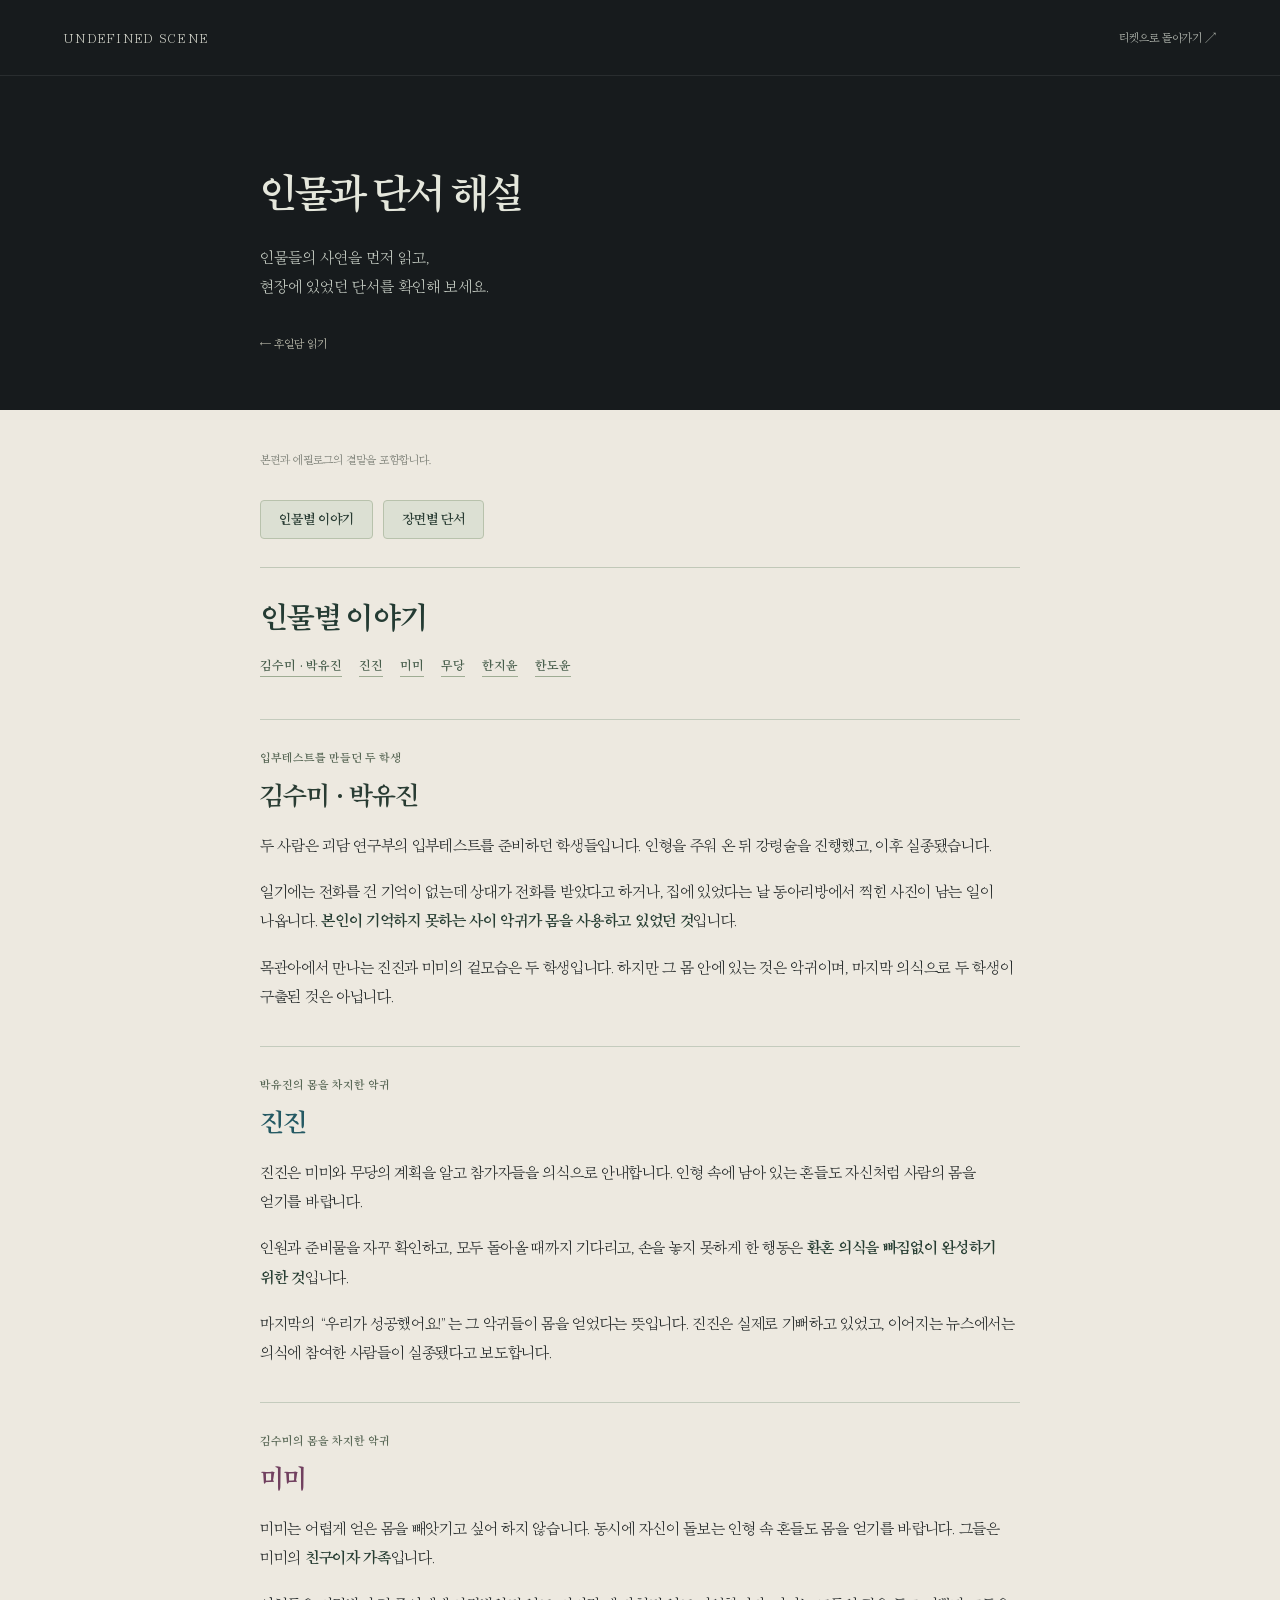
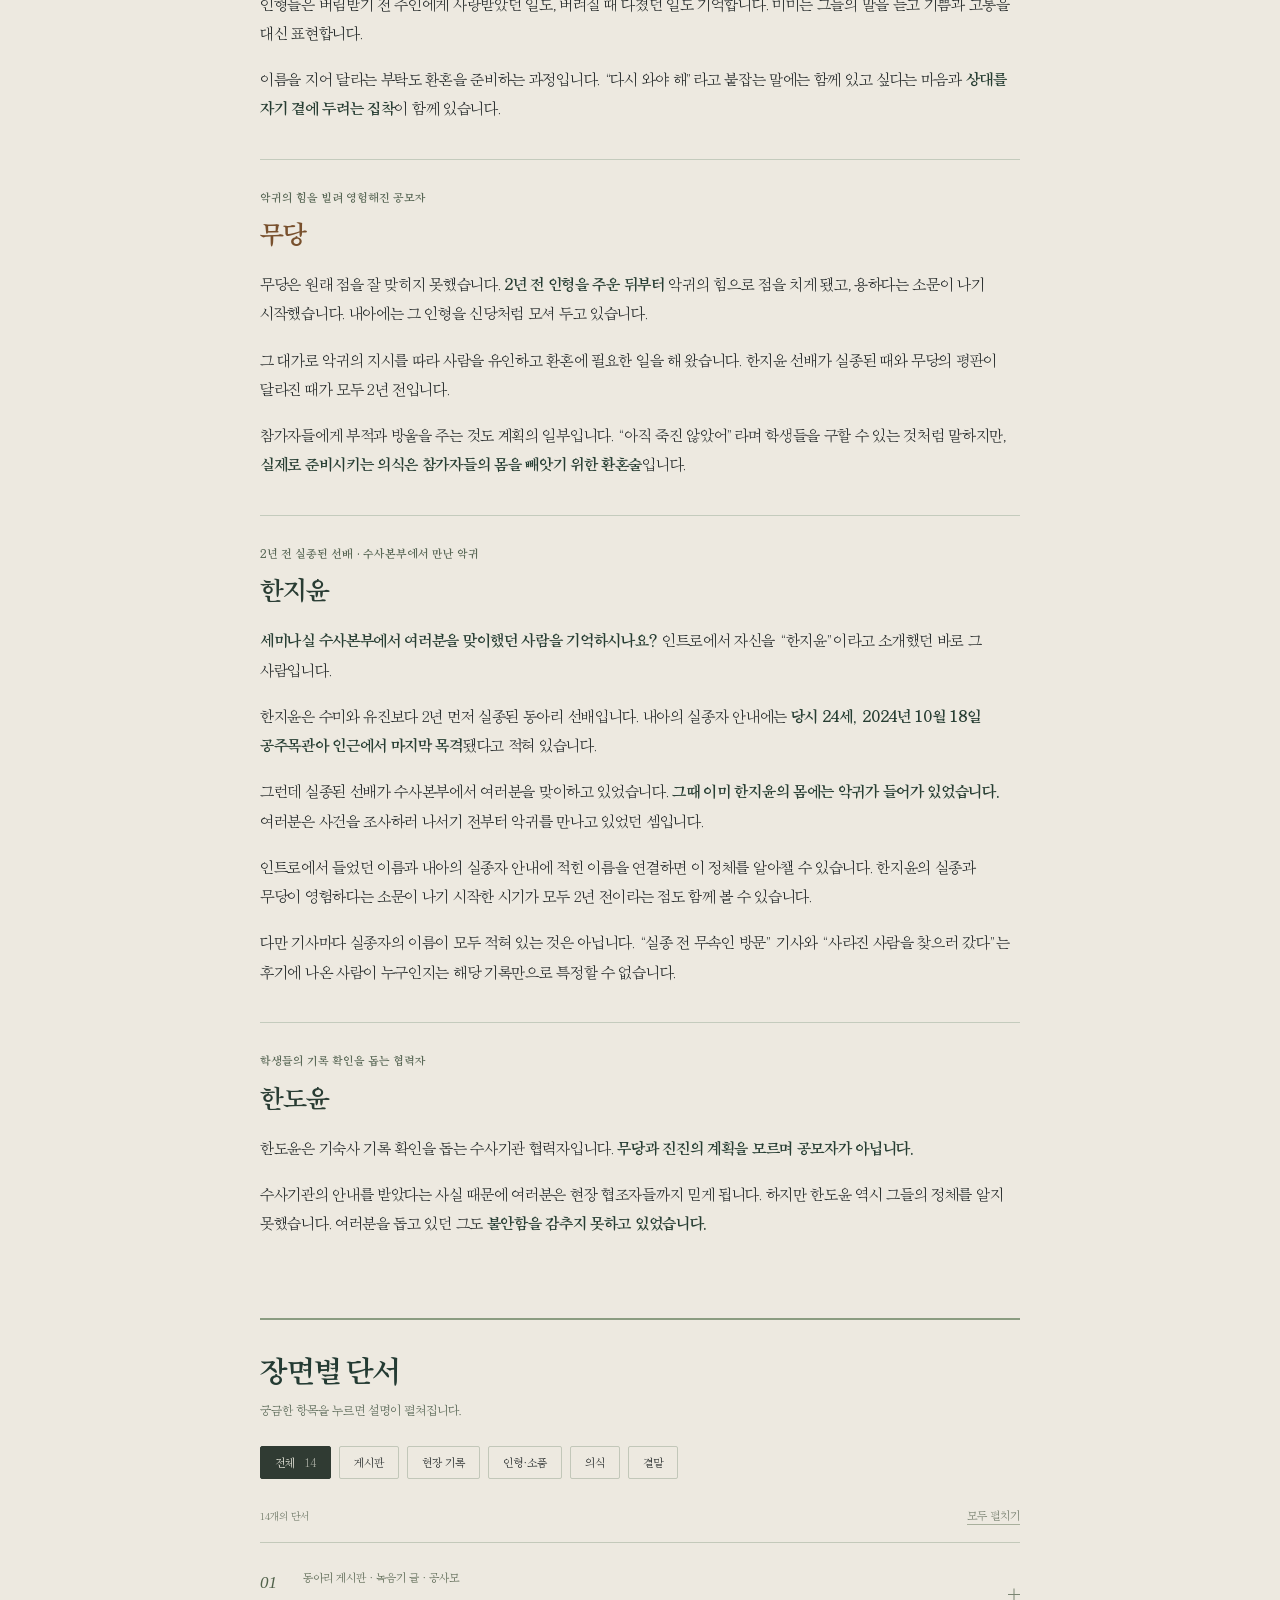
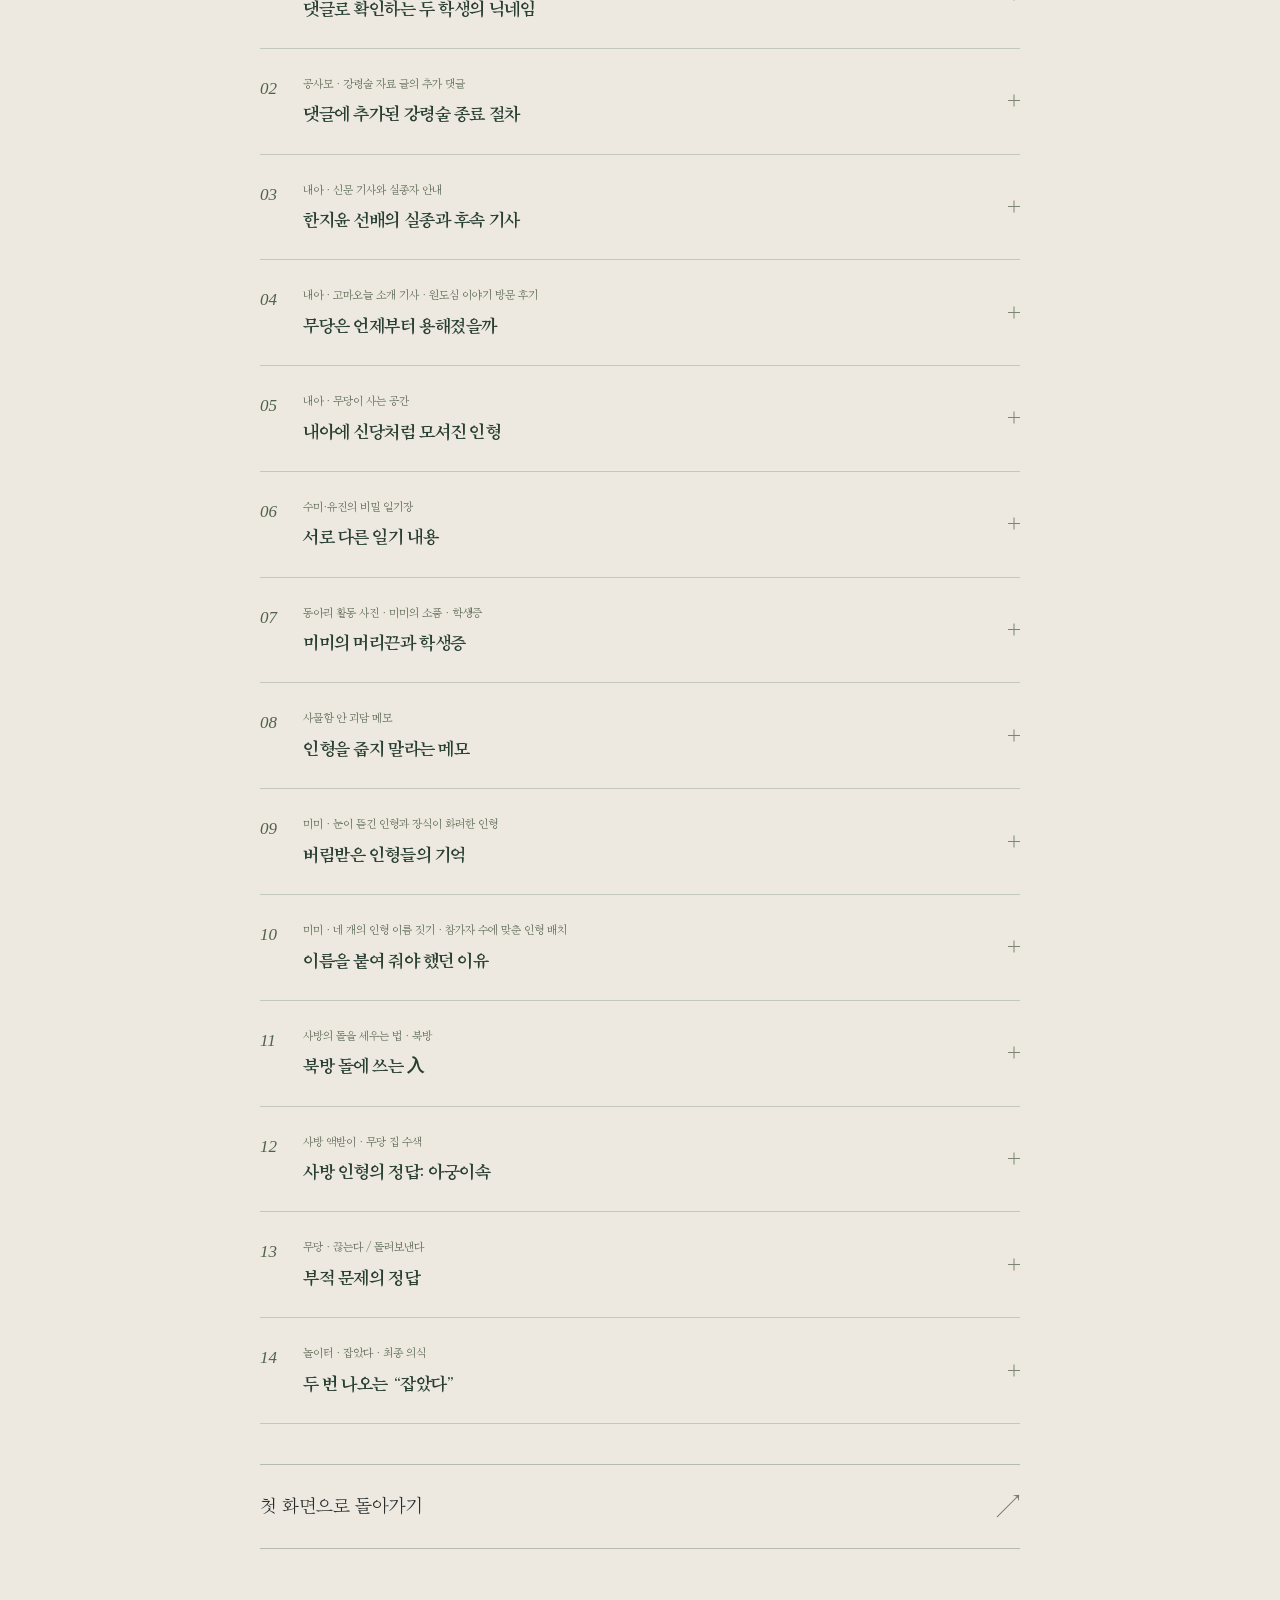
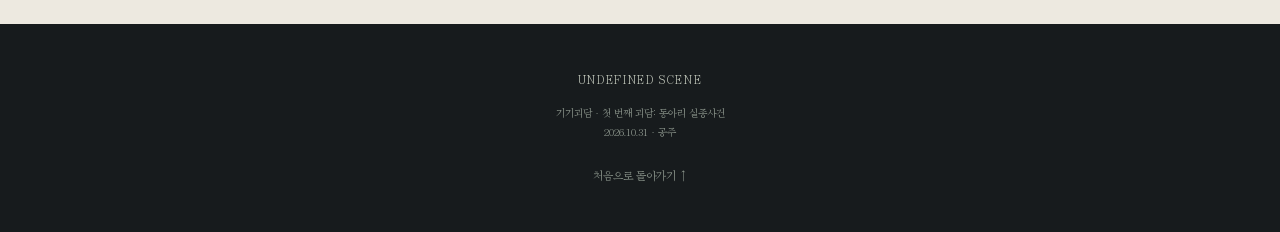
==== commit 9b797394: "Reflect Han Doyun’s unease in his character guide" ====
--- a/clues.html
+++ b/clues.html
@@ -4,7 +4,7 @@
 <nav class="guide-nav" aria-label="해설 목차"><a href="#characters">인물별 이야기</a><a href="#elements">장면별 단서</a></nav>
 <section class="character-section" id="characters"><h2 class="guide-section-title">인물별 이야기</h2>
 <nav class="character-index" aria-label="인물 바로가기"><a href="#character-students">김수미 · 박유진</a><a href="#character-jinjin">진진</a><a href="#character-mimi">미미</a><a href="#character-shaman">무당</a><a href="#character-jiyun">한지윤</a><a href="#character-doyun">한도윤</a></nav>
-<article class="character-card character-students" id="character-students"><span class="character-role">입부테스트를 만들던 두 학생</span><h3>김수미 · 박유진</h3><div class="character-body"><p>두 사람은 괴담 연구부의 입부테스트를 준비하던 학생들입니다. 인형을 주워 온 뒤 강령술을 진행했고, 이후 실종됐습니다.</p><p>일기에는 전화를 건 기억이 없는데 상대가 전화를 받았다고 하거나, 집에 있었다는 날 동아리방에서 찍힌 사진이 남는 일이 나옵니다. <b>본인이 기억하지 못하는 사이 악귀가 몸을 사용하고 있었던 것</b>입니다.</p><p>목관아에서 만나는 진진과 미미의 겉모습은 두 학생입니다. 하지만 그 몸 안에 있는 것은 악귀이며, 마지막 의식으로 두 학생이 구출된 것은 아닙니다.</p></div></article><article class="character-card character-jinjin" id="character-jinjin"><span class="character-role">박유진의 몸을 차지한 악귀</span><h3>진진</h3><div class="character-body"><p>진진은 미미와 무당의 계획을 알고 참가자들을 의식으로 안내합니다. 인형 속에 남아 있는 혼들도 자신처럼 사람의 몸을 얻기를 바랍니다.</p><p>인원과 준비물을 자꾸 확인하고, 모두 돌아올 때까지 기다리고, 손을 놓지 못하게 한 행동은 <b>환혼 의식을 빠짐없이 완성하기 위한 것</b>입니다.</p><p>마지막의 “우리가 성공했어요!”는 그 악귀들이 몸을 얻었다는 뜻입니다. 진진은 실제로 기뻐하고 있었고, 이어지는 뉴스에서는 의식에 참여한 사람들이 실종됐다고 보도합니다.</p></div></article><article class="character-card character-mimi" id="character-mimi"><span class="character-role">김수미의 몸을 차지한 악귀</span><h3>미미</h3><div class="character-body"><p>미미는 어렵게 얻은 몸을 빼앗기고 싶어 하지 않습니다. 동시에 자신이 돌보는 인형 속 혼들도 몸을 얻기를 바랍니다. 그들은 미미의 <b>친구이자 가족</b>입니다.</p><p>인형들은 버림받기 전 주인에게 사랑받았던 일도, 버려질 때 다쳤던 일도 기억합니다. 미미는 그들의 말을 듣고 기쁨과 고통을 대신 표현합니다.</p><p>이름을 지어 달라는 부탁도 환혼을 준비하는 과정입니다. “다시 와야 해”라고 붙잡는 말에는 함께 있고 싶다는 마음과 <b>상대를 자기 곁에 두려는 집착</b>이 함께 있습니다.</p></div></article><article class="character-card character-shaman" id="character-shaman"><span class="character-role">악귀의 힘을 빌려 영험해진 공모자</span><h3>무당</h3><div class="character-body"><p>무당은 원래 점을 잘 맞히지 못했습니다. <b>2년 전 인형을 주운 뒤부터</b> 악귀의 힘으로 점을 치게 됐고, 용하다는 소문이 나기 시작했습니다. 내아에는 그 인형을 신당처럼 모셔 두고 있습니다.</p><p>그 대가로 악귀의 지시를 따라 사람을 유인하고 환혼에 필요한 일을 해 왔습니다. 한지윤 선배가 실종된 때와 무당의 평판이 달라진 때가 모두 2년 전입니다.</p><p>참가자들에게 부적과 방울을 주는 것도 계획의 일부입니다. “아직 죽진 않았어”라며 학생들을 구할 수 있는 것처럼 말하지만, <b>실제로 준비시키는 의식은 참가자들의 몸을 빼앗기 위한 환혼술</b>입니다.</p></div></article><article class="character-card character-jiyun" id="character-jiyun"><span class="character-role">2년 전 실종된 선배 · 수사본부에서 만난 악귀</span><h3>한지윤</h3><div class="character-body"><p><b>세미나실 수사본부에서 여러분을 맞이했던 사람을 기억하시나요?</b> 인트로에서 자신을 “한지윤”이라고 소개했던 바로 그 사람입니다.</p><p>한지윤은 수미와 유진보다 2년 먼저 실종된 동아리 선배입니다. 내아의 실종자 안내에는 <b>당시 24세, 2024년 10월 18일 공주목관아 인근에서 마지막 목격</b>됐다고 적혀 있습니다.</p><p>그런데 실종된 선배가 수사본부에서 여러분을 맞이하고 있었습니다. <b>그때 이미 한지윤의 몸에는 악귀가 들어가 있었습니다.</b> 여러분은 사건을 조사하러 나서기 전부터 악귀를 만나고 있었던 셈입니다.</p><p>인트로에서 들었던 이름과 내아의 실종자 안내에 적힌 이름을 연결하면 이 정체를 알아챌 수 있습니다. 한지윤의 실종과 무당이 영험하다는 소문이 나기 시작한 시기가 모두 2년 전이라는 점도 함께 볼 수 있습니다.</p><p>다만 기사마다 실종자의 이름이 모두 적혀 있는 것은 아닙니다. “실종 전 무속인 방문” 기사와 “사라진 사람을 찾으러 갔다”는 후기에 나온 사람이 누구인지는 해당 기록만으로 특정할 수 없습니다.</p></div></article><article class="character-card character-doyun" id="character-doyun"><span class="character-role">학생들의 기록 확인을 돕는 협력자</span><h3>한도윤</h3><div class="character-body"><p>한도윤은 기숙사 기록 확인을 돕는 수사기관 협력자입니다. <b>무당과 진진의 계획을 모르며 공모자가 아닙니다.</b></p><p>한도윤에게 안내를 받았다는 사실 때문에 현장 협조자들까지 믿게 되지만, 그 역시 그들의 정체를 알지 못했습니다.</p></div></article></section>
+<article class="character-card character-students" id="character-students"><span class="character-role">입부테스트를 만들던 두 학생</span><h3>김수미 · 박유진</h3><div class="character-body"><p>두 사람은 괴담 연구부의 입부테스트를 준비하던 학생들입니다. 인형을 주워 온 뒤 강령술을 진행했고, 이후 실종됐습니다.</p><p>일기에는 전화를 건 기억이 없는데 상대가 전화를 받았다고 하거나, 집에 있었다는 날 동아리방에서 찍힌 사진이 남는 일이 나옵니다. <b>본인이 기억하지 못하는 사이 악귀가 몸을 사용하고 있었던 것</b>입니다.</p><p>목관아에서 만나는 진진과 미미의 겉모습은 두 학생입니다. 하지만 그 몸 안에 있는 것은 악귀이며, 마지막 의식으로 두 학생이 구출된 것은 아닙니다.</p></div></article><article class="character-card character-jinjin" id="character-jinjin"><span class="character-role">박유진의 몸을 차지한 악귀</span><h3>진진</h3><div class="character-body"><p>진진은 미미와 무당의 계획을 알고 참가자들을 의식으로 안내합니다. 인형 속에 남아 있는 혼들도 자신처럼 사람의 몸을 얻기를 바랍니다.</p><p>인원과 준비물을 자꾸 확인하고, 모두 돌아올 때까지 기다리고, 손을 놓지 못하게 한 행동은 <b>환혼 의식을 빠짐없이 완성하기 위한 것</b>입니다.</p><p>마지막의 “우리가 성공했어요!”는 그 악귀들이 몸을 얻었다는 뜻입니다. 진진은 실제로 기뻐하고 있었고, 이어지는 뉴스에서는 의식에 참여한 사람들이 실종됐다고 보도합니다.</p></div></article><article class="character-card character-mimi" id="character-mimi"><span class="character-role">김수미의 몸을 차지한 악귀</span><h3>미미</h3><div class="character-body"><p>미미는 어렵게 얻은 몸을 빼앗기고 싶어 하지 않습니다. 동시에 자신이 돌보는 인형 속 혼들도 몸을 얻기를 바랍니다. 그들은 미미의 <b>친구이자 가족</b>입니다.</p><p>인형들은 버림받기 전 주인에게 사랑받았던 일도, 버려질 때 다쳤던 일도 기억합니다. 미미는 그들의 말을 듣고 기쁨과 고통을 대신 표현합니다.</p><p>이름을 지어 달라는 부탁도 환혼을 준비하는 과정입니다. “다시 와야 해”라고 붙잡는 말에는 함께 있고 싶다는 마음과 <b>상대를 자기 곁에 두려는 집착</b>이 함께 있습니다.</p></div></article><article class="character-card character-shaman" id="character-shaman"><span class="character-role">악귀의 힘을 빌려 영험해진 공모자</span><h3>무당</h3><div class="character-body"><p>무당은 원래 점을 잘 맞히지 못했습니다. <b>2년 전 인형을 주운 뒤부터</b> 악귀의 힘으로 점을 치게 됐고, 용하다는 소문이 나기 시작했습니다. 내아에는 그 인형을 신당처럼 모셔 두고 있습니다.</p><p>그 대가로 악귀의 지시를 따라 사람을 유인하고 환혼에 필요한 일을 해 왔습니다. 한지윤 선배가 실종된 때와 무당의 평판이 달라진 때가 모두 2년 전입니다.</p><p>참가자들에게 부적과 방울을 주는 것도 계획의 일부입니다. “아직 죽진 않았어”라며 학생들을 구할 수 있는 것처럼 말하지만, <b>실제로 준비시키는 의식은 참가자들의 몸을 빼앗기 위한 환혼술</b>입니다.</p></div></article><article class="character-card character-jiyun" id="character-jiyun"><span class="character-role">2년 전 실종된 선배 · 수사본부에서 만난 악귀</span><h3>한지윤</h3><div class="character-body"><p><b>세미나실 수사본부에서 여러분을 맞이했던 사람을 기억하시나요?</b> 인트로에서 자신을 “한지윤”이라고 소개했던 바로 그 사람입니다.</p><p>한지윤은 수미와 유진보다 2년 먼저 실종된 동아리 선배입니다. 내아의 실종자 안내에는 <b>당시 24세, 2024년 10월 18일 공주목관아 인근에서 마지막 목격</b>됐다고 적혀 있습니다.</p><p>그런데 실종된 선배가 수사본부에서 여러분을 맞이하고 있었습니다. <b>그때 이미 한지윤의 몸에는 악귀가 들어가 있었습니다.</b> 여러분은 사건을 조사하러 나서기 전부터 악귀를 만나고 있었던 셈입니다.</p><p>인트로에서 들었던 이름과 내아의 실종자 안내에 적힌 이름을 연결하면 이 정체를 알아챌 수 있습니다. 한지윤의 실종과 무당이 영험하다는 소문이 나기 시작한 시기가 모두 2년 전이라는 점도 함께 볼 수 있습니다.</p><p>다만 기사마다 실종자의 이름이 모두 적혀 있는 것은 아닙니다. “실종 전 무속인 방문” 기사와 “사라진 사람을 찾으러 갔다”는 후기에 나온 사람이 누구인지는 해당 기록만으로 특정할 수 없습니다.</p></div></article><article class="character-card character-doyun" id="character-doyun"><span class="character-role">학생들의 기록 확인을 돕는 협력자</span><h3>한도윤</h3><div class="character-body"><p>한도윤은 기숙사 기록 확인을 돕는 수사기관 협력자입니다. <b>무당과 진진의 계획을 모르며 공모자가 아닙니다.</b></p><p>수사기관의 안내를 받았다는 사실 때문에 여러분은 현장 협조자들까지 믿게 됩니다. 하지만 한도윤 역시 그들의 정체를 알지 못했습니다. 여러분을 돕고 있던 그도 <b>불안함을 감추지 못하고 있었습니다.</b></p></div></article></section>
 <section id="elements" class="elements-section"><h2 class="guide-section-title">장면별 단서</h2><p class="section-description">궁금한 항목을 누르면 설명이 펼쳐집니다.</p>
 <nav class="clue-filters" aria-label="단서 분류"><button type="button" data-filter="all" aria-pressed="true">전체 <span>14</span></button><button type="button" data-filter="community" aria-pressed="false">게시판</button><button type="button" data-filter="records" aria-pressed="false">현장 기록</button><button type="button" data-filter="objects" aria-pressed="false">인형·소품</button><button type="button" data-filter="ritual" aria-pressed="false">의식</button><button type="button" data-filter="ending" aria-pressed="false">결말</button></nav>
 <div class="clue-tools"><span id="clue-count" role="status">14개의 단서</span><button type="button" id="expand-all" aria-expanded="false">모두 펼치기</button></div><div id="clue-list"><details class="clue" data-category="community" id="clue-1"><summary><span class="clue-number">01</span><span><small>동아리 게시판 · 녹음기 글 · 공사모</small><strong>댓글로 확인하는 두 학생의 닉네임</strong></span><span class="plus" aria-hidden="true"></span></summary><div class="clue-body"><p><b>jinjining은 박유진, itsme는 김수미</b>입니다. 녹음기 글에서 itsme가 “유진아”라고 부르자 jinjining이 자기 휴대폰에 녹음돼 있다고 답합니다.</p><p>동아리 게시판과 공사모에 남긴 글과 댓글을 함께 보면 두 사람이 강령술을 준비한 과정을 확인할 수 있습니다.</p></div></details><details class="clue" data-category="community" id="clue-2"><summary><span class="clue-number">02</span><span><small>공사모 · 강령술 자료 글의 추가 댓글</small><strong>댓글에 추가된 강령술 종료 절차</strong></span><span class="plus" aria-hidden="true"></span></summary><div class="clue-body"><p>가이드 음성을 보낸 작성자는 나중에 댓글로 빠뜨린 절차를 알려 줍니다. 의식을 마치려면 <b>“끝내도 되겠습니까?”라고 물어야 한다</b>는 내용입니다.</p><p>학생들이 의식을 제대로 끝내지 못했을 가능성을 보여 주는 댓글입니다.</p></div></details><details class="clue" data-category="records" id="clue-3"><summary><span class="clue-number">03</span><span><small>내아 · 신문 기사와 실종자 안내</small><strong>한지윤 선배의 실종과 후속 기사</strong></span><span class="plus" aria-hidden="true"></span></summary><div class="clue-body"><p><b>한지윤은 수미와 유진보다 2년 먼저 실종된 동아리 선배</b>입니다. 내아에 붙인 기사와 실종자 안내에서 사건을 확인할 수 있습니다.</p><p>인트로에서 자신을 한지윤이라고 소개한 수사본부의 인물과 같은 이름입니다. <b>세미나실에서 여러분을 맞이했을 때는 이미 악귀가 그 몸을 차지한 상태</b>였습니다.</p><div class="evidence-list"><div><span>2024.10.18 · 마지막 목격</span><h4>한지윤, 당시 24세</h4><p>「고마오늘」의 실종자 안내에는 공주목관아 인근에서 마지막으로 목격됐고, 이후 연락이 닿지 않는다고 적혀 있습니다.</p></div><div><span>2024.10.20 · 고마오늘</span><h4>공주목관아 인근 20대 여성 연락 두절</h4><p>10월 18일 마지막 목격 이후 가족과 지인의 연락에 응답하지 않았으며, 휴대전화 사용 기록도 확인되지 않았다는 기사입니다.</p></div><div><span>2024.11.07 · 공주생활신문</span><h4>원도심서 또 실종 신고</h4><p>원도심에서 실종 신고가 잇따르고 있음을 알립니다. 당시 경찰은 사건 간 연관성이 확인되지 않았다고 밝혔습니다.</p></div><div><span>2024.11.16 · 금강지역신문</span><h4>실종 전 무속인 방문 정황 확인</h4><p>실종 신고 중 한 건에서 당사자가 연락이 끊기기 전 목관아 인근 무속인을 방문한 정황이 확인됩니다. 기사에는 그 사람의 이름이 나오지 않으며, 방문과 실종의 직접적인 연관성도 아직 밝혀지지 않았다고 적혀 있습니다.</p></div></div><p>본편의 설정에서는 무당이 이 시기 실종 사건들에 관여했습니다. <b>기사에 남은 정황과 에필로그에서 밝혀지는 무당의 정체를 함께 읽는 단서</b>입니다.</p></div></details><details class="clue" data-category="records" id="clue-4"><summary><span class="clue-number">04</span><span><small>내아 · 고마오늘 소개 기사 · 원도심 이야기 방문 후기</small><strong>무당은 언제부터 용해졌을까</strong></span><span class="plus" aria-hidden="true"></span></summary><div class="clue-body"><p>2026년 10월 31일 「고마오늘」에는 무당이 <b>약 2년 전부터</b> 입소문을 타기 시작했다고 나옵니다. 그전에는 점이 맞지 않아 발길을 끊는 사람도 있었다는 내용이 함께 실려 있습니다.</p><div class="evidence-list"><div><span>2024.10.12 · 보리차**의 방문 후기</span><blockquote>전에 엄마랑 왔을 때는 잘 모르겠다는 생각이었는데 이번에는 좀 달랐어요. 따로 말씀드리지 않은 집안 사정을 짚으셔서 놀랐습니다.</blockquote></div><div><span>2024.10.31 · 모서리**의 방문 후기</span><p>사라진 사람을 찾아 달라고 방문한 손님은 무당에게 이런 말을 들었다고 적었습니다.</p><blockquote>돌아오는 게 아니라 다른 데로 가야 하는 애다</blockquote></div></div><p>무당의 평판이 달라진 시기와 실종 사건들이 발생한 시기는 모두 <b>2024년</b>입니다. 이는 무당이 인형 속 악귀의 힘을 얻고 사람들을 의식에 끌어들이기 시작한 때와 맞물립니다.</p><p>“다른 데로 가야 한다”는 말은 혼을 다른 몸으로 옮기는 환혼과 연결해 볼 수 있는 복선입니다. 후기에는 사라진 사람의 이름이 적혀 있지 않습니다.</p></div></details><details class="clue" data-category="objects" id="clue-5"><summary><span class="clue-number">05</span><span><small>내아 · 무당이 사는 공간</small><strong>내아에 신당처럼 모셔진 인형</strong></span><span class="plus" aria-hidden="true"></span></summary><div class="clue-body"><p>무당이 사는 내아에는 <b>인형이 신당처럼 모셔져 있습니다.</b> 무당이 인형 속 악귀를 신처럼 받들고 있다는 것을 보여 주는 배치입니다.</p><p>무당의 영험함은 그 악귀에게서 얻은 힘입니다. 인형을 모신 공간, 2년 전부터 달라진 평판, 이전 실종 사건의 기록을 함께 보면 무당과 악귀의 관계를 짐작할 수 있습니다.</p></div></details><details class="clue" data-category="objects" id="clue-6"><summary><span class="clue-number">06</span><span><small>수미·유진의 비밀 일기장</small><strong>서로 다른 일기 내용</strong></span><span class="plus" aria-hidden="true"></span></summary><div class="clue-body"><p>수미는 전화를 건 적이 없다고 쓰지만 유진은 수미에게 전화를 받았다고 씁니다. 수미가 집에 있었다는 날, 유진은 동아리방에서 수미를 봤고 사진도 찍었습니다.</p><p><b>수미가 기억하지 못하는 동안 악귀가 수미의 몸으로 행동한 것</b>입니다. 두 일기를 비교하면 빙의가 진행되고 있음을 알 수 있습니다.</p></div></details><details class="clue" data-category="objects" id="clue-7"><summary><span class="clue-number">07</span><span><small>동아리 활동 사진 · 미미의 소품 · 학생증</small><strong>미미의 머리끈과 학생증</strong></span><span class="plus" aria-hidden="true"></span></summary><div class="clue-body"><p>미미는 동아리 활동 사진 속 김수미와 같은 머리끈을 하고 있습니다. 학생증의 얼굴도 같습니다.</p><p>미미가 <b>김수미의 몸을 차지하고 있다는 단서</b>입니다. 본명을 불렀을 때 보이는 반응도 관련이 있습니다.</p></div></details><details class="clue" data-category="objects" id="clue-8"><summary><span class="clue-number">08</span><span><small>사물함 안 괴담 메모</small><strong>인형을 줍지 말라는 메모</strong></span><span class="plus" aria-hidden="true"></span></summary><div class="clue-body"><p>사물함 메모에는 <b>“인형 주워오지 말 것. 수미 너 보라고 씀.”</b>이라고 적혀 있습니다. 수미가 인형을 주워 온 일을 가리킵니다.</p><p>같은 메모에는 이름 없는 인형에 이름을 붙이면 이름을 준 사람을 기억한다는 이야기도 있습니다. 이후 미미가 이름을 지어 달라고 하는 장면과 연결됩니다.</p></div></details><details class="clue" data-category="objects" id="clue-9"><summary><span class="clue-number">09</span><span><small>미미 · 눈이 뜯긴 인형과 장식이 화려한 인형</small><strong>버림받은 인형들의 기억</strong></span><span class="plus" aria-hidden="true"></span></summary><div class="clue-body"><p>미미가 돌보는 인형들은 <b>버림받은 인형들</b>입니다. 미미는 그 안의 혼이 하는 말을 듣고, 그들이 겪은 일을 대신 표현합니다.</p><p>눈이 없는 인형은 <b>버려질 때 눈이 뜯긴 아픔</b>을 기억합니다. 미미가 “아무것도 안 보여”, “아파”라고 외치는 장면은 그때의 고통을 표현한 것입니다.</p><p>장식이 화려한 인형은 예전 주인이 무척 아끼며 보석 같은 장식도 달아 주던 인형입니다. “민지도 이런 나를 좋아했어”라는 말에는 <b>주인에게 사랑받았던 기억</b>이 담겨 있습니다. 자신의 장식을 자랑하고 빼앗기지 않으려는 태도도 그 기억에서 나옵니다.</p></div></details><details class="clue" data-category="ritual" id="clue-10"><summary><span class="clue-number">10</span><span><small>미미 · 네 개의 인형 이름 짓기 · 참가자 수에 맞춘 인형 배치</small><strong>이름을 붙여 줘야 했던 이유</strong></span><span class="plus" aria-hidden="true"></span></summary><div class="clue-body"><p>참가자들은 <b>이름이 없던 네 개의 인형</b>에 이름을 붙여 줍니다. 작품에서는 이름을 얻은 인형이 자신을 살아 있는 존재로 느끼게 된다는 설정을 사용합니다.</p><p>그래서 이름을 지어 주는 행위는 <b>환혼술을 진행하기 위해 필요한 절차</b>였습니다. 미미가 부탁을 들어줘야 인형을 내어 주겠다고 한 것도 참가자들이 이 절차에 참여하게 하기 위해서입니다.</p><p><b>현장에 놓인 인형의 수는 참가자 수에 맞춰져 있습니다.</b> 환혼할 혼과 몸의 수를 맞춰 준비한 것입니다. 이름을 지어 주는 네 개의 인형은 이 가운데 이름이 없던 인형들입니다.</p></div></details><details class="clue" data-category="ritual" id="clue-11"><summary><span class="clue-number">11</span><span><small>사방의 돌을 세우는 법 · 북방</small><strong>북방 돌에 쓰는 入</strong></span><span class="plus" aria-hidden="true"></span></summary><div class="clue-body"><p>안내문은 북방 돌의 빈 면에 <b>入(들 입)</b>을 쓰고 그 면을 의식장 중앙으로 향하게 하라고 합니다. 의식에 참여하는 산 사람이 직접 써야 한다는 조건도 있습니다.</p><p>참가자가 이 글자를 쓰면서 안내문에 적힌 “귀환의 문”이 완성됩니다. 진진이 돌을 치우지 못하게 한 이유는 의식이 끝날 때까지 결계가 필요했기 때문입니다.</p></div></details><details class="clue" data-category="ritual" id="clue-12"><summary><span class="clue-number">12</span><span><small>사방 액받이 · 무당 집 수색</small><strong>사방 인형의 정답: 아궁이속</strong></span><span class="plus" aria-hidden="true"></span></summary><div class="clue-body"><p>청룡은 동쪽·푸른 실, 주작은 남쪽·붉은 실, 백호는 서쪽·흰 실, 현무는 북쪽·검은 실입니다. 해당 인형의 글자를 동·남·서·북 순서로 읽으면 <b>아 → 궁 → 이 → 속</b>이 됩니다. 의식도구를 찾을 장소입니다.</p><p>사방의 돌 네 개는 의식장 경계에, 사방 인형 네 개는 중앙 의식에 사용합니다. 미미에게 받은 빈 받이 두 개도 따로 필요합니다.</p></div></details><details class="clue" data-category="ritual" id="clue-13"><summary><span class="clue-number">13</span><span><small>무당 · 끊는다 / 돌려보낸다</small><strong>부적 문제의 정답</strong></span><span class="plus" aria-hidden="true"></span></summary><div class="clue-body"><p>붙은 것을 떼어 내서 보내려면 <b>끊는다 + 돌려보낸다</b>를 골라야 합니다.</p><p>무당은 문제를 풀게 하고 필요한 물건을 주면서 참가자들이 자신의 지시를 따르도록 합니다. 실제로 준비하고 있던 것은 참가자의 몸을 악귀에게 넘기는 의식이었습니다.</p></div></details><details class="clue" data-category="ending" id="clue-14"><summary><span class="clue-number">14</span><span><small>놀이터 · 잡았다 · 최종 의식</small><strong>두 번 나오는 “잡았다”</strong></span><span class="plus" aria-hidden="true"></span></summary><div class="clue-body"><p>놀이터에서 귀신이 나타난 세 장소의 글자를 순서대로 이으면 <b>“잡았다”</b>가 됩니다. 수미와 유진이 만든 입부테스트의 정답입니다.</p><p>마지막 의식에서도 같은 말이 나옵니다. 이때는 악귀들이 참가자들을 붙잡았다는 뜻입니다.</p></div></details></div>
